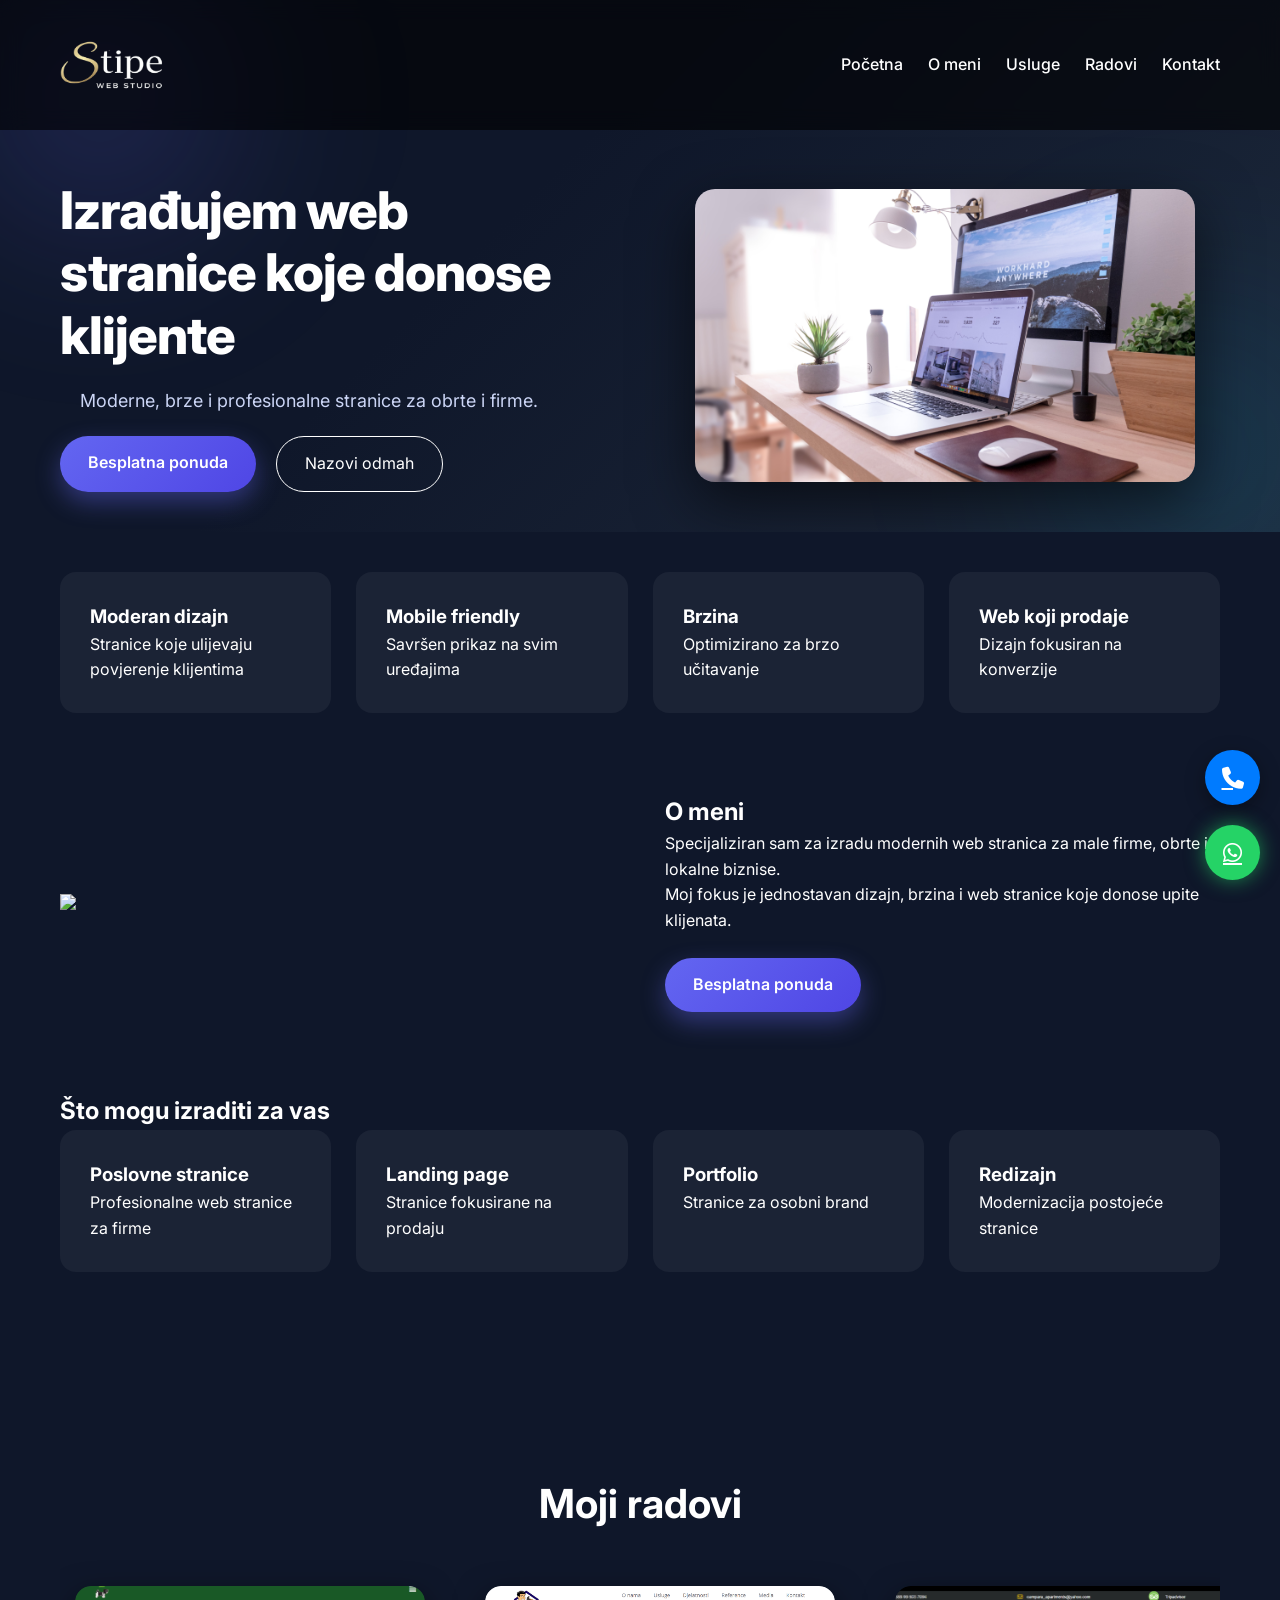
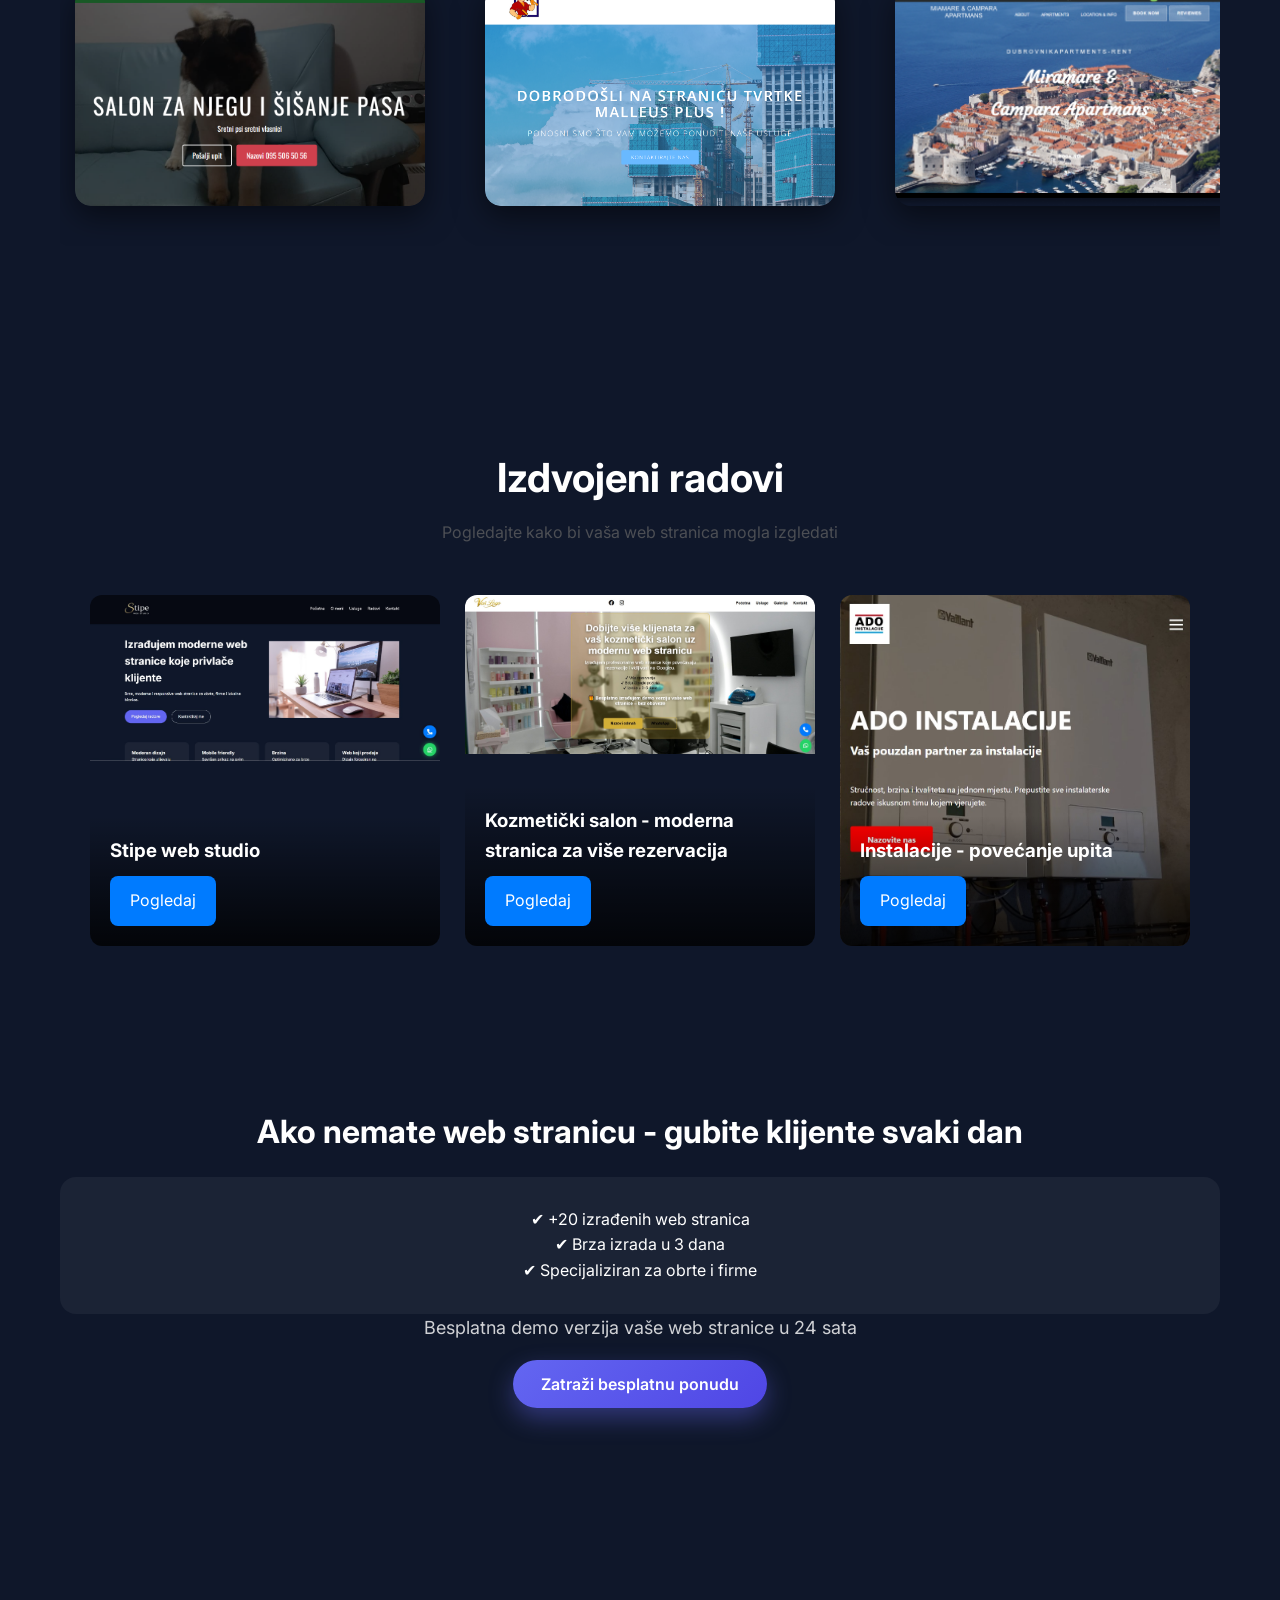
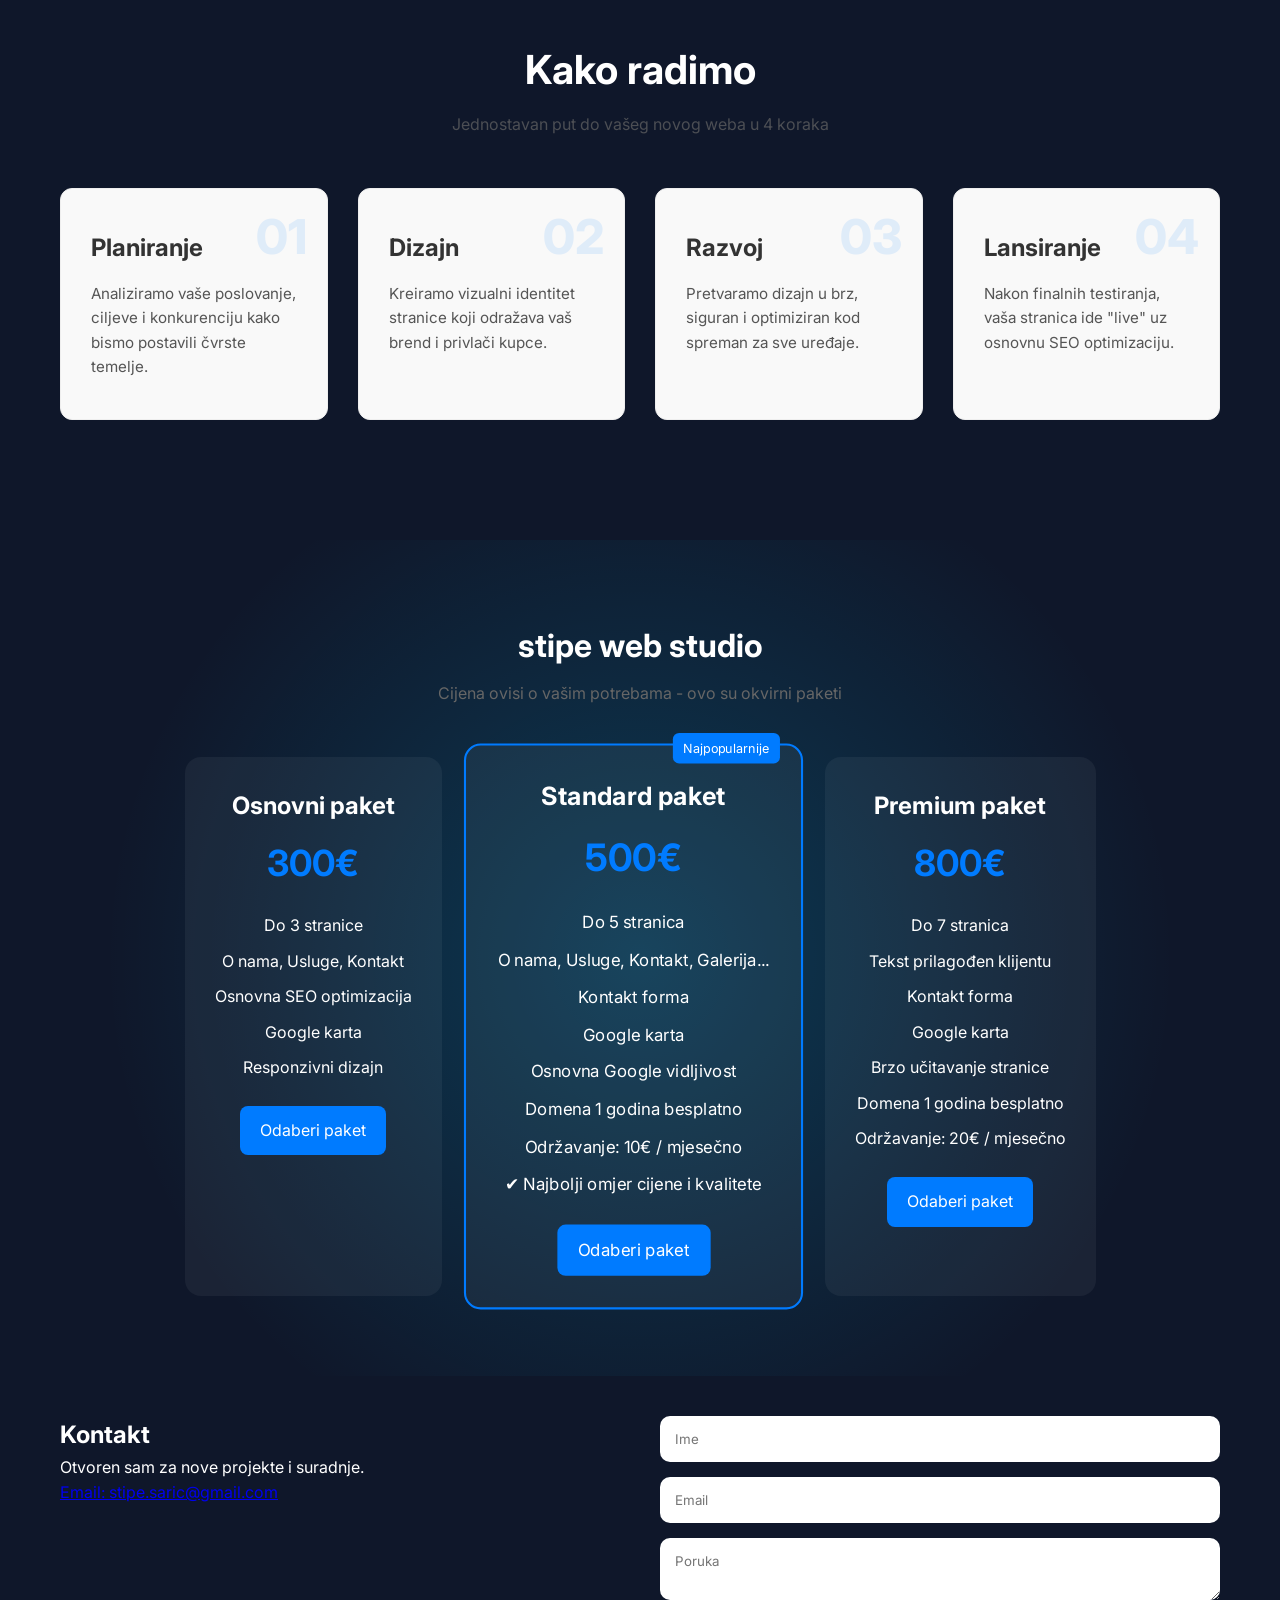
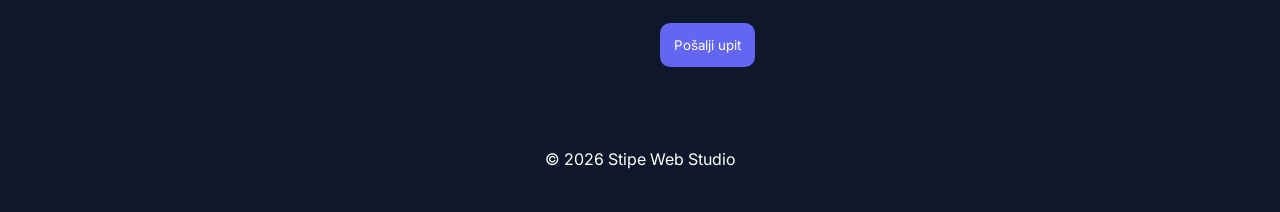
==== index.html @ 7fcdf0a6 "promjene" ====
<!DOCTYPE html>
<html lang="hr">

<head>

<meta charset="UTF-8">
<meta name="description" content="Izrada modernih web stranica za obrte i firme. Brze, responsive i SEO optimizirane stranice koje donose klijente. Kontaktiraj me već danas.">

<meta name="keywords" content="izrada web stranica, web dizajn Zagreb, izrada web stranica Hrvatska, web developer, izrada web stranica za obrte, landing page, SEO optimizacija">

<meta name="author" content="Stipe Web Studio">

<meta name="robots" content="index, follow">
<meta property="og:title" content="Izrada web stranica | Stipe Web Studio">
<meta property="og:description" content="Moderne web stranice koje privlače klijente. Brza izrada i profesionalan dizajn.">
<meta property="og:image" content="https://tvojsite.com/images/preview.jpg">
<meta property="og:url" content="https://tvojsite.com">
<meta property="og:type" content="website">
<meta name="viewport" content="width=device-width, initial-scale=1.0">

<title>Stipe Web Studio</title>

<script type="application/ld+json">
{
  "@context": "https://schema.org",
  "@type": "LocalBusiness",
  "name": "Stipe Web Studio",
  "image": "https://tvojsite.com/images/logo.png",
  "url": "https://tvojsite.com",
  "telephone": "+385953665485",
  "address": {
    "@type": "PostalAddress",
    "addressCountry": "HR",
    "addressLocality": "Zagreb"
  },
  "areaServed": "Hrvatska",
  "description": "Izrada modernih web stranica za obrte, firme i lokalne biznise.",
  "sameAs": [
    "https://www.instagram.com/",
    "https://www.linkedin.com/"
  ]
}
</script>


<link rel="stylesheet" href="style.css">
<link rel="icon" type="image/png" href="images/logo.png">

<link rel="stylesheet"
href="https://cdnjs.cloudflare.com/ajax/libs/font-awesome/6.5.0/css/all.min.css">

<link href="https://fonts.googleapis.com/css2?family=Inter:wght@300;400;600;700;800&display=swap" rel="stylesheet">

<script defer src="script.js"></script>

</head>

<body>


<header class="navbar">

<div class="container nav-container">

<div class="logo">

<!-- OVDJE STAVI LOGO -->
<img src="images/logo.png" alt="logo">

</div>


<nav class="nav-links">

<a href="#home">Početna</a>
<a href="#about">O meni</a>
<a href="#services">Usluge</a>
<a href="#portfolio">Radovi</a>
<a href="#contact">Kontakt</a>

</nav>


<div class="hamburger">
<span></span>
<span></span>
<span></span>
</div>


</div>

</header>



<section id="home" class="hero">

<div class="hero-bg"></div>

<div class="container hero-grid">

<div class="hero-text">

<h1>
Izrađujem web stranice koje donose klijente
</h1>

<p>
Moderne, brze i profesionalne stranice za obrte i firme.
</p>

<div class="hero-buttons">

<a href="https://wa.me/385953665485?text=Pozdrav,%20zanima%20me%20web%20stranica" class="btn-primary">
Besplatna ponuda
</a>

<a href="tel:+385953665485" class="btn-secondary">
Nazovi odmah
</a>

</div>

</div>

<div class="hero-image">
<img src="images/mockup.png" alt="Web dizajn">
</div>

</div>

</section>



<section class="value">

<div class="container cards">

<div class="card">
<h3>Moderan dizajn</h3>
<p>Stranice koje ulijevaju povjerenje klijentima</p>
</div>

<div class="card">
<h3>Mobile friendly</h3>
<p>Savršen prikaz na svim uređajima</p>
</div>

<div class="card">
<h3>Brzina</h3>
<p>Optimizirano za brzo učitavanje</p>
</div>

<div class="card">
<h3>Web koji prodaje</h3>
<p>Dizajn fokusiran na konverzije</p>
</div>

</div>

</section>



<section id="about" class="about">

<div class="container about-grid">

<div class="about-image">

<!-- OVDJE STAVI SVOJU SLIKU -->

<img src="images/profile.jpg">

</div>


<div class="about-text">

<h2>O meni</h2>

<p>
Specijaliziran sam za izradu modernih web stranica
za male firme, obrte i lokalne biznise.
</p>

<p>
Moj fokus je jednostavan dizajn,
brzina i web stranice koje donose upite klijenata.
</p>

<a href="https://wa.me/385953665485?text=Pozdrav,%20zanima%20me%20web%20stranica" class="btn-primary about-btn">
Besplatna ponuda
</a>

</div>

</div>

</section>



<section id="services" class="services">

<div class="container">

<h2>Što mogu izraditi za vas</h2>

<div class="cards">

<div class="card">
<h3>Poslovne stranice</h3>
<p>Profesionalne web stranice za firme</p>
</div>

<div class="card">
<h3>Landing page</h3>
<p>Stranice fokusirane na prodaju</p>
</div>

<div class="card">
<h3>Portfolio</h3>
<p>Stranice za osobni brand</p>
</div>

<div class="card">
<h3>Redizajn</h3>
<p>Modernizacija postojeće stranice</p>
</div>

</div>

</div>

</section>



<section id="portfolio" class="portfolio">

<div class="container">

<h2 class="section-title">Moji radovi</h2>

<div class="slider">

<div class="slide-track">

<!-- PROJEKT 1 -->
<div class="slide">

<img src="images/project1.png" alt="projekt">

<div class="slide-overlay">

<a href="https://salon-medo.com/" target="_blank" class="visit-btn">
Posjeti stranicu
</a>

</div>

</div>


<!-- PROJEKT 2 -->
<div class="slide">

<img src="images/project2.png" alt="projekt">

<div class="slide-overlay">

<a href="https://malleusplus.webflow.io/" target="_blank" class="visit-btn">
Posjeti stranicu
</a>

</div>

</div>


<!-- PROJEKT 3 -->
<div class="slide">

<img src="images/project3.png" alt="projekt">

<div class="slide-overlay">

<a href="https://dubrovnikapartments-rent.com/" target="_blank" class="visit-btn">
Posjeti stranicu
</a>

</div>

</div>


<!-- PROJEKT 4 -->
<div class="slide">

<img src="images/project4.jpg" alt="projekt">

<div class="slide-overlay">

<a href="https://ado-instalacije.netlify.app/" target="_blank" class="visit-btn">
Posjeti stranicu
</a>

</div>

</div>

<!-- PROJEKT 5 -->
<div class="slide">

<img src="images/salon1.jpg" alt="projekt">

<div class="slide-overlay">

<a href="https://kozmeticki-salon.netlify.app/" target="_blank" class="visit-btn">
Posjeti stranicu
</a>

</div>

</div>

<!-- PROJEKT 1 -->
<div class="slide">

<img src="images/project1.png" alt="projekt">

<div class="slide-overlay">

<a href="https://salon-medo.com/" target="_blank" class="visit-btn">
Posjeti stranicu
</a>

</div>

</div>


<!-- PROJEKT 2 -->
<div class="slide">

<img src="images/project2.png" alt="projekt">

<div class="slide-overlay">

<a href="https://malleusplus.webflow.io/" target="_blank" class="visit-btn">
Posjeti stranicu
</a>

</div>

</div>


<!-- PROJEKT 3 -->
<div class="slide">

<img src="images/project3.png" alt="projekt">

<div class="slide-overlay">

<a href="https://dubrovnikapartments-rent.com/" target="_blank" class="visit-btn">
Posjeti stranicu
</a>

</div>

</div>


<!-- PROJEKT 4 -->
<div class="slide">

<img src="images/project4.jpg" alt="projekt">

<div class="slide-overlay">

<a href="https://ado-instalacije.netlify.app/" target="_blank" class="visit-btn">
Posjeti stranicu
</a>

</div>

</div>

<!-- PROJEKT 5 -->
<div class="slide">

<img src="images/salon1.jpg" alt="projekt">

<div class="slide-overlay">

<a href="https://kozmeticki-salon.netlify.app/" target="_blank" class="visit-btn">
Posjeti stranicu
</a>

</div>

</div>

</div>

</div>

</div>

</section>

<!-- IZDVOJENI RADOVI -->
<section class="section featured-work reveal">
  <div class="container">

    <h2 class="section-title">Izdvojeni radovi</h2>
    <p class="section-subtitle">
      Pogledajte kako bi vaša web stranica mogla izgledati
    </p>

    <div class="featured-grid">

      <!-- RAD 1 -->
      <div class="work-card">
        <img src="images/stipeweb.jpg" alt="Stipe web studio">
        <div class="work-overlay">
          <h3>Stipe web studio</h3>
          <a href="#" class="btn">Pogledaj</a>
        </div>
      </div>

      <!-- RAD 2 -->
      <div class="work-card">
        <img src="images/salonana.jpg" alt="Studio Glow">
        <div class="work-overlay">
          <h3>Kozmetički salon - moderna stranica za više rezervacija</h3>
          <a href="https://kozmetickisalon.netlify.app/" class="btn" target="_blank">Pogledaj</a>
        </div>
      </div>

      <!-- RAD 3 -->
      <div class="work-card">
        <img src="images/project4.jpg" alt="Salon Elegance">
        <div class="work-overlay">
          <h3>Instalacije - povećanje upita </h3>
          <a href="https://ado-instalacije.netlify.app/" class="btn" target="_blank">Pogledaj</a>
        </div>
      </div>

    </div>

  </div>
</section>

<section class="cta-section">

  <div class="container">

    <h2 class="cta-main">
      Ako nemate web stranicu - gubite klijente svaki dan
    </h2>

    <div class="card">
      <p>✔ +20 izrađenih web stranica</p>
      <p>✔ Brza izrada u 3 dana</p>
      <p>✔ Specijaliziran za obrte i firme</p>
    </div>


    <p class="cta-sub">
      Besplatna demo verzija vaše web stranice u 24 sata
    </p>

    <a href="https://wa.me/385953665485" class="btn-primary" target="_blank">
      Zatraži besplatnu ponudu
    </a>

  </div>

</section>

<!-- PROCES IZRADE -->

<section id="proces" class="process-section">
    <div class="container">
        <h2 class="section-title">Kako radimo</h2>
        <p class="section-subtitle">Jednostavan put do vašeg novog weba u 4 koraka</p>
        
        <div class="process-grid">
            <div class="process-card">
                <div class="step-number">01</div>
                <h3>Planiranje</h3>
                <p>Analiziramo vaše poslovanje, ciljeve i konkurenciju kako bismo postavili čvrste temelje.</p>
            </div>

            <div class="process-card">
                <div class="step-number">02</div>
                <h3>Dizajn</h3>
                <p>Kreiramo vizualni identitet stranice koji odražava vaš brend i privlači kupce.</p>
            </div>

            <div class="process-card">
                <div class="step-number">03</div>
                <h3>Razvoj</h3>
                <p>Pretvaramo dizajn u brz, siguran i optimiziran kod spreman za sve uređaje.</p>
            </div>

            <div class="process-card">
                <div class="step-number">04</div>
                <h3>Lansiranje</h3>
                <p>Nakon finalnih testiranja, vaša stranica ide "live" uz osnovnu SEO optimizaciju.</p>
            </div>
        </div>
    </div>
</section>

<!-- KARTICE -->

<section class="pricing">
    <h1 class="title">stipe web studio</h1>
    <p class="subtitle">Cijena ovisi o vašim potrebama - ovo su okvirni paketi</p>

    <div class="pricing-cards">

        <!-- Paket 1 -->
        <div class="card">
            <h2>Osnovni paket</h2>
            <div class="price">300€</div>
            <ul>
                <li>Do 3 stranice</li>
                <li>O nama, Usluge, Kontakt</li>
                <li>Osnovna SEO optimizacija</li>
                <li>Google karta</li>
                <li>Responzivni dizajn</li>
            </ul>
            <a href="https://wa.me/385953665485?text=Pozdrav,%20zanima%20me%20osnovni%20paket" class="btn">Odaberi paket</a>
        </div>

        <!-- Paket 2 -->
        <div class="card popular">
            <div class="badge">Najpopularnije</div>
            <h2>Standard paket</h2>
            <div class="price">500€</div>
            <ul>
                <li>Do 5 stranica</li>
                <li>O nama, Usluge, Kontakt, Galerija...</li>
                <li>Kontakt forma</li>
                <li>Google karta</li>
                <li>Osnovna Google vidljivost</li>
                <li>Domena 1 godina besplatno</li>
                <li>Održavanje: 10€ / mjesečno</li>
                <li>✔ Najbolji omjer cijene i kvalitete</li>
            </ul>
            <a href="https://wa.me/385953665485?text=Pozdrav,%20zanima%20me%20standard%20paket" class="btn">Odaberi paket</a>
        </div>

        <!-- Paket 3 -->
        <div class="card">
            <h2>Premium paket</h2>
            <div class="price">800€</div>
            <ul>
                <li>Do 7 stranica</li>
                <li>Tekst prilagođen klijentu</li>
                <li>Kontakt forma</li>
                <li>Google karta</li>
                <li>Brzo učitavanje stranice</li>
                <li>Domena 1 godina besplatno</li>
                <li>Održavanje: 20€ / mjesečno</li>
            </ul>
            <a href="https://wa.me/385953665485?text=Pozdrav,%20zanima%20me%20premium%20paket" class="btn">Odaberi paket</a>
        </div>

    </div>
</section>




<section id="contact" class="contact">

<div class="container contact-grid">

<div>

<h2>Kontakt</h2>

<p>
Otvoren sam za nove projekte i suradnje.
</p>
<a href="mailto:stipe.saric@gmail.com">
<p>Email: stipe.saric@gmail.com</p></a>

</div>


<form class="contact-form" name="kontakt" method="POST" data-netlify="true" action="/hvala.html" netlify-honeypot="bot-field">

  <input type="hidden" name="source">
<input type="hidden" name="utm_source">
<input type="hidden" name="utm_medium">
<input type="hidden" name="utm_campaign">

  <!-- Netlify hidden -->
  <input type="hidden" name="form-name" value="kontakt">

  <!-- Anti spam -->
  <p style="display:none">
    <label>Ne ispunjavaj: <input name="bot-field"></label>
  </p>

  <input type="text" name="ime" placeholder="Ime" required>

  <input type="email" name="email" placeholder="Email" required>

  <textarea name="poruka" placeholder="Poruka" required></textarea>

  <button type="submit">
    Pošalji upit
  </button>

</form>

</div>

</section>



<footer>

<div class="container">

<p>© <span id="year"></span> Stipe Web Studio</p>

</div>

</footer>



<button id="topBtn">↑</button>

<!-- STICKY BUTTONS -->

<a href="tel:0953665485" class="phone-sticky">
<i class="fa-solid fa-phone"></i>
</a>

<a href="https://wa.me/385953665485" class="whatsapp-sticky">
<i class="fab fa-whatsapp"></i>
</a>

<script src="script.js"></script>
</body>
</html>
---- style.css ----
*{
margin:0;
padding:0;
box-sizing:border-box;
font-family:Inter;
}

body{
background:#0f172a;
color:white;
line-height:1.6;
}

img{
max-width:100%;
display:block;
}

.container{
max-width:1200px;
margin:auto;
padding:40px 20px;
}

.navbar{
position:fixed;
top:0;
width:100%;
background:rgba(0,0,0,0.6);
backdrop-filter:blur(10px);
z-index:1000;
}

.nav-container{
display:flex;
align-items:center;
justify-content:space-between;
}

.logo img{
height:50px;
}

.nav-links{
display:flex;
gap:25px;
}

.nav-links a{
color:white;
text-decoration:none;
font-weight:500;
}

.hamburger{
display:none;
flex-direction:column;
cursor:pointer;
}

.hamburger span{
height:3px;
width:25px;
background:white;
margin:4px 0;
display:block;
}


/* HERO BACKGROUND */

.hero{
position:relative;
overflow:hidden;
padding-top:140px;
}

/* GLAVNI GRADIENT */

.hero-bg{
position:absolute;
top:0;
left:0;
width:100%;
height:100%;
background:linear-gradient(135deg, #0f172a 40%, #1e293b 100%);
z-index:-2;
}

/* BLUR SHAPE 1 */

.hero::before{
content:"";
position:absolute;
top:-100px;
left:-100px;
width:400px;
height:400px;
background:radial-gradient(circle, rgba(99,102,241,0.25), transparent 70%);
filter:blur(80px);
z-index:-1;
}

/* BLUR SHAPE 2 */

.hero::after{
content:"";
position:absolute;
bottom:-120px;
right:-120px;
width:400px;
height:400px;
background:radial-gradient(circle, rgba(0,200,255,0.2), transparent 70%);
filter:blur(100px);
z-index:-1;
}

.hero-grid{
display:grid;
grid-template-columns:1fr 1fr;
gap:60px;
align-items:center;
}

.hero h1{
font-size:52px;
line-height:1.2;
font-weight:800;
letter-spacing:-1px;
}

.hero p{
font-size:18px;
padding: 20px;
color:#cbd5f5;
max-width:500px;
}

.hero-buttons{
display:flex;
gap:20px;
flex-wrap:wrap;
}

.hero-image{
position:relative;
display:flex;
justify-content:center;
align-items:center;
}

.hero-image img{
width:100%;
max-width:500px;
position:relative;
z-index:2;
border-radius: 20px;
box-shadow:0 20px 60px rgba(0,0,0,0.6);
}



.btn-primary{
background:linear-gradient(135deg, #6366f1, #4f46e5);
padding:14px 28px;
border-radius:30px;
text-decoration:none;
color:white;
font-weight:600;
box-shadow:0 10px 25px rgba(99,102,241,0.4);
transition:0.3s;
}

.btn-primary:hover{
transform:translateY(-3px);
box-shadow:0 15px 35px rgba(99,102,241,0.6);
}

.btn-secondary{
border:1px solid white;
padding:14px 28px;
border-radius:30px;
text-decoration:none;
color:white;
}

.btn-secondary:hover{
    transform: translateY(-3px);
}

.cards{
display:grid;
grid-template-columns:repeat(auto-fit,minmax(250px,1fr));
gap:25px;
}

.card{
background:rgba(255,255,255,0.05);
padding:30px;
border-radius:16px;
transition:0.3s;
}

.card:hover{
transform:translateY(-8px);
}

.about-grid{
display:grid;
grid-template-columns:1fr 1fr;
gap:50px;
align-items:center;
}

.about-btn{
margin-top:25px;
display:inline-block;
}

.portfolio-grid{
display:grid;
grid-template-columns:repeat(auto-fit,minmax(280px,1fr));
gap:20px;
}

.portfolio-item{
position:relative;
overflow:hidden;
border-radius:16px;
}

.overlay{
position:absolute;
top:0;
left:0;
width:100%;
height:100%;
background:rgba(0,0,0,0.6);
display:flex;
align-items:center;
justify-content:center;
opacity:0;
transition:0.3s;
}

.portfolio-item:hover .overlay{
opacity:1;
}

.contact-grid{
display:grid;
grid-template-columns:1fr 1fr;
gap:40px;
}

.contact-form input,
.contact-form textarea{
width:100%;
padding:15px;
margin-bottom:15px;
border:none;
border-radius:10px;
}

.contact-form button{
background:#6366f1;
border:none;
padding:14px;
border-radius:10px;
color:white;
}

#topBtn{
position:fixed;
bottom:30px;
right:30px;
background:#6366f1;
color:white;
border:none;
padding:12px;
border-radius:50%;
display:none;
}



/* PORTFOLIO SLIDER */

.portfolio{
padding:120px 20px;
}

.section-title{
text-align:center;
font-size:40px;
margin-bottom:60px;
}

.slider{
width:100%;
overflow:hidden;
position:relative;
}

.slide-track{
display:flex;
gap:30px;
animation:scroll 15s linear infinite;
}

.slide{
min-width:350px;
height:220px;
position:relative;
border-radius:16px;
overflow:hidden;
flex-shrink:0;
box-shadow:0 10px 30px rgba(0,0,0,0.5);
}

.slide img{
width:100%;
height:100%;
object-fit:cover;
}

.slide-overlay{
position:absolute;
top:0;
left:0;
width:100%;
height:100%;
background:rgba(0,0,0,0.6);
display:flex;
align-items:center;
justify-content:center;
opacity:0;
transition:0.4s;
}

.slide:hover .slide-overlay{
opacity:1;
}

.visit-btn{
padding:12px 24px;
background:#6366f1;
color:white;
text-decoration:none;
border-radius:30px;
font-weight:600;
transition:0.3s;
}

.visit-btn:hover{
transform:scale(1.1);
background:#4f46e5;
}

/* SLIDER */

.slider{
overflow:hidden;
width:100%;
padding:40px 0;
}

.slide-track{
display:flex;
gap:30px;
animation:scroll 15s linear infinite;
}

.slide{
width:300px;
margin:0 15px;
position:relative;
flex-shrink:0;
}

.slide img{
width:100%;
border-radius:15px;
}

/* LINK PREKO SLIKE */

.slide a{
position:absolute;
bottom:10px;
left:10px;
background:rgba(0,0,0,0.7);
color:white;
padding:6px 12px;
border-radius:6px;
font-size:14px;
text-decoration:none;
}

/* ANIMACIJA */




/* ANIMACIJA */

@keyframes scroll{

0%{
transform:translateX(0);
}

100%{
transform:translateX(-50%);
}

}


/* MOBILE */

@media(max-width:768px){

.slide{
min-width:260px;
height:180px;
}

.section-title{
font-size:30px;
}

}

@media(max-width:900px){

.nav-links{
position:absolute;
top:70px;
left:0;
width:100%;
background:#0f172a;
flex-direction:column;
text-align:center;
display:none;
padding:20px 0;
}

.nav-links.show{
display:flex;
}

.hamburger{
display:flex;
}

.hero-grid,
.about-grid,
.contact-grid{
grid-template-columns:1fr;
}

.hero h1{
font-size:32px;
}

}

/* STICKY BUTTONS */

.phone-sticky,
.whatsapp-sticky{

position:fixed;

right:20px;

width:55px;
height:55px;

display:flex;
align-items:center;
justify-content:center;

border-radius:50%;

color:white;
font-size:22px;

z-index:999;

box-shadow:0 6px 20px rgba(0,0,0,0.35);

transition:0.3s;

}

/* TELEFON */

.phone-sticky{

bottom:95px;

background:#007bff;

}

/* WHATSAPP */

.whatsapp-sticky{

bottom:20px;

background:#25d366;

}

/* HOVER */

.phone-sticky:hover,
.whatsapp-sticky:hover{

transform:scale(1.1);

}

.whatsapp-sticky{
bottom:20px;
background:#25d366;
box-shadow:0 0 20px rgba(37,211,102,0.6);
}




/* ======================
   IZDVOJENI RADOVI
====================== */

.section-title {
  text-align: center;
  margin-bottom: 10px;
  font-size: 32px;
}

.section-subtitle {
  text-align: center;
  margin-bottom: 40px;
  opacity: 0.7;
}

.featured-grid {
  display: flex;
  flex-wrap: wrap;
  gap: 25px;
  justify-content: center;
}

.work-card {
  position: relative;
  max-width: 350px;
  overflow: hidden;
  border-radius: 12px;
  cursor: pointer;
}

.work-card img {
  width: 100%;
  display: block;
  transition: transform 0.4s ease;
}

/* OVERLAY */
.work-overlay {
  position: absolute;
  bottom: 0;
  left: 0;
  width: 100%;
  padding: 20px;
  background: linear-gradient(to top, rgba(0,0,0,0.8), transparent);
  color: #fff;
}

.work-overlay h3 {
  margin-bottom: 10px;
}

/* HOVER EFEKT */
.work-card:hover img {
  transform: scale(1.08);
}

/* MOBILE */
@media (max-width: 768px) {
  .featured-grid {
    flex-direction: column;
    align-items: center;
  }
}

/* ======================
   CTA SEKCIJA
====================== */

.cta-section {
  text-align: center;
  padding: 80px 20px;
  background: #0f172a; /* tamna pozadina (ili tvoja) */
  color: #fff;
}

.cta-features {
  margin-bottom: 30px;
}

.cta-features p {
  margin: 8px 0;
  font-size: 18px;
}

.cta-main {
  font-size: 32px;
  margin-bottom: 20px;
}

.cta-sub {
  font-size: 18px;
  margin-bottom: 30px;
  opacity: 0.8;
}

/* GUMB */
.cta-btn {
  display: inline-block;
  padding: 14px 28px;
  font-size: 16px;
  border-radius: 8px;
  text-decoration: none;
}

/* MOBILE */
@media (max-width: 768px) {
  .cta-main {
    font-size: 24px;
  }
}

/* KARTICE */

.pricing {
  padding: 80px 20px;
  text-align: center;
  background:radial-gradient(circle, rgba(0,200,255,0.2), transparent 70%);
}

.pricing .title {
  font-size: 32px;
  margin-bottom: 10px;
}

.pricing .subtitle {
  color: #666;
  margin-bottom: 50px;
}

.pricing-cards {
  display: flex;
  flex-wrap: wrap;
  justify-content: center;
  gap: 30px;
}



.card:hover {
  transform: translateY(-8px);
}

.card h2 {
  margin-bottom: 10px;
}

.price {
  font-size: 36px;
  font-weight: bold;
  color: #007bff;
  margin-bottom: 20px;
}

.card ul {
  list-style: none;
  padding: 0;
  margin-bottom: 25px;
}

.card ul li {
  margin: 10px 0;
  color: #fff;
}

.btn {
  display: inline-block;
  padding: 12px 20px;
  background: #007bff;
  color: #fff;
  border-radius: 8px;
  text-decoration: none;
  transition: 0.3s;
}

.btn:hover {
  background: #0056b3;
}

/* POPULARNI PAKET */
.popular {
  border: 2px solid #007bff;
  transform: scale(1.05);
}

.badge {
  position: absolute;
  top: -12px;
  right: 20px;
  background: #007bff;
  color: #fff;
  padding: 5px 10px;
  font-size: 12px;
  border-radius: 6px;
}

/* RESPONSIVE */
@media (max-width: 900px) {
  .pricing-cards {
    flex-direction: column;
    align-items: center;
  }

  .popular {
    transform: scale(1);
  }
}

/* FOOTER */
footer p {
    text-align: center;
    width: 100%;
}

.process-section {
    padding: 80px 0;
    background-color: radial-gradient(circle, rgba(0,200,255,0.2), transparent 70%); /* Prilagodi pozadini svoje stranice */
}

.section-title {
    text-align: center;
    font-size: 2.5rem;
    margin-bottom: 10px;
    font-weight: 700;
}

.section-title span {
    color: #007bff; /* Tvoja primarna boja, npr. plava */
}

.section-subtitle {
    text-align: center;
    color: #666;
    margin-bottom: 50px;
}

.process-grid {
    display: grid;
    grid-template-columns: repeat(auto-fit, minmax(250px, 1fr));
    gap: 30px;
}

.process-card {
    background: #f9f9f9;
    padding: 40px 30px;
    border-radius: 12px;
    position: relative;
    transition: transform 0.3s ease, box-shadow 0.3s ease;
    border: 1px solid #eee;
}

.process-card:hover {
    transform: translateY(-10px);
    box-shadow: 0 10px 30px rgba(0,0,0,0.05);
}

.step-number {
    font-size: 3rem;
    font-weight: 800;
    color: rgba(0, 123, 255, 0.1); /* Transparentna verzija tvoje boje */
    position: absolute;
    top: 10px;
    right: 20px;
}

.process-card h3 {
    font-size: 1.5rem;
    margin-bottom: 15px;
    color: #333;
}

.process-card p {
    color: #555;
    line-height: 1.6;
    font-size: 0.95rem;
}

/* Responzivnost za manje ekrane */
@media (max-width: 768px) {
    .process-section {
        padding: 50px 20px;
    }
}
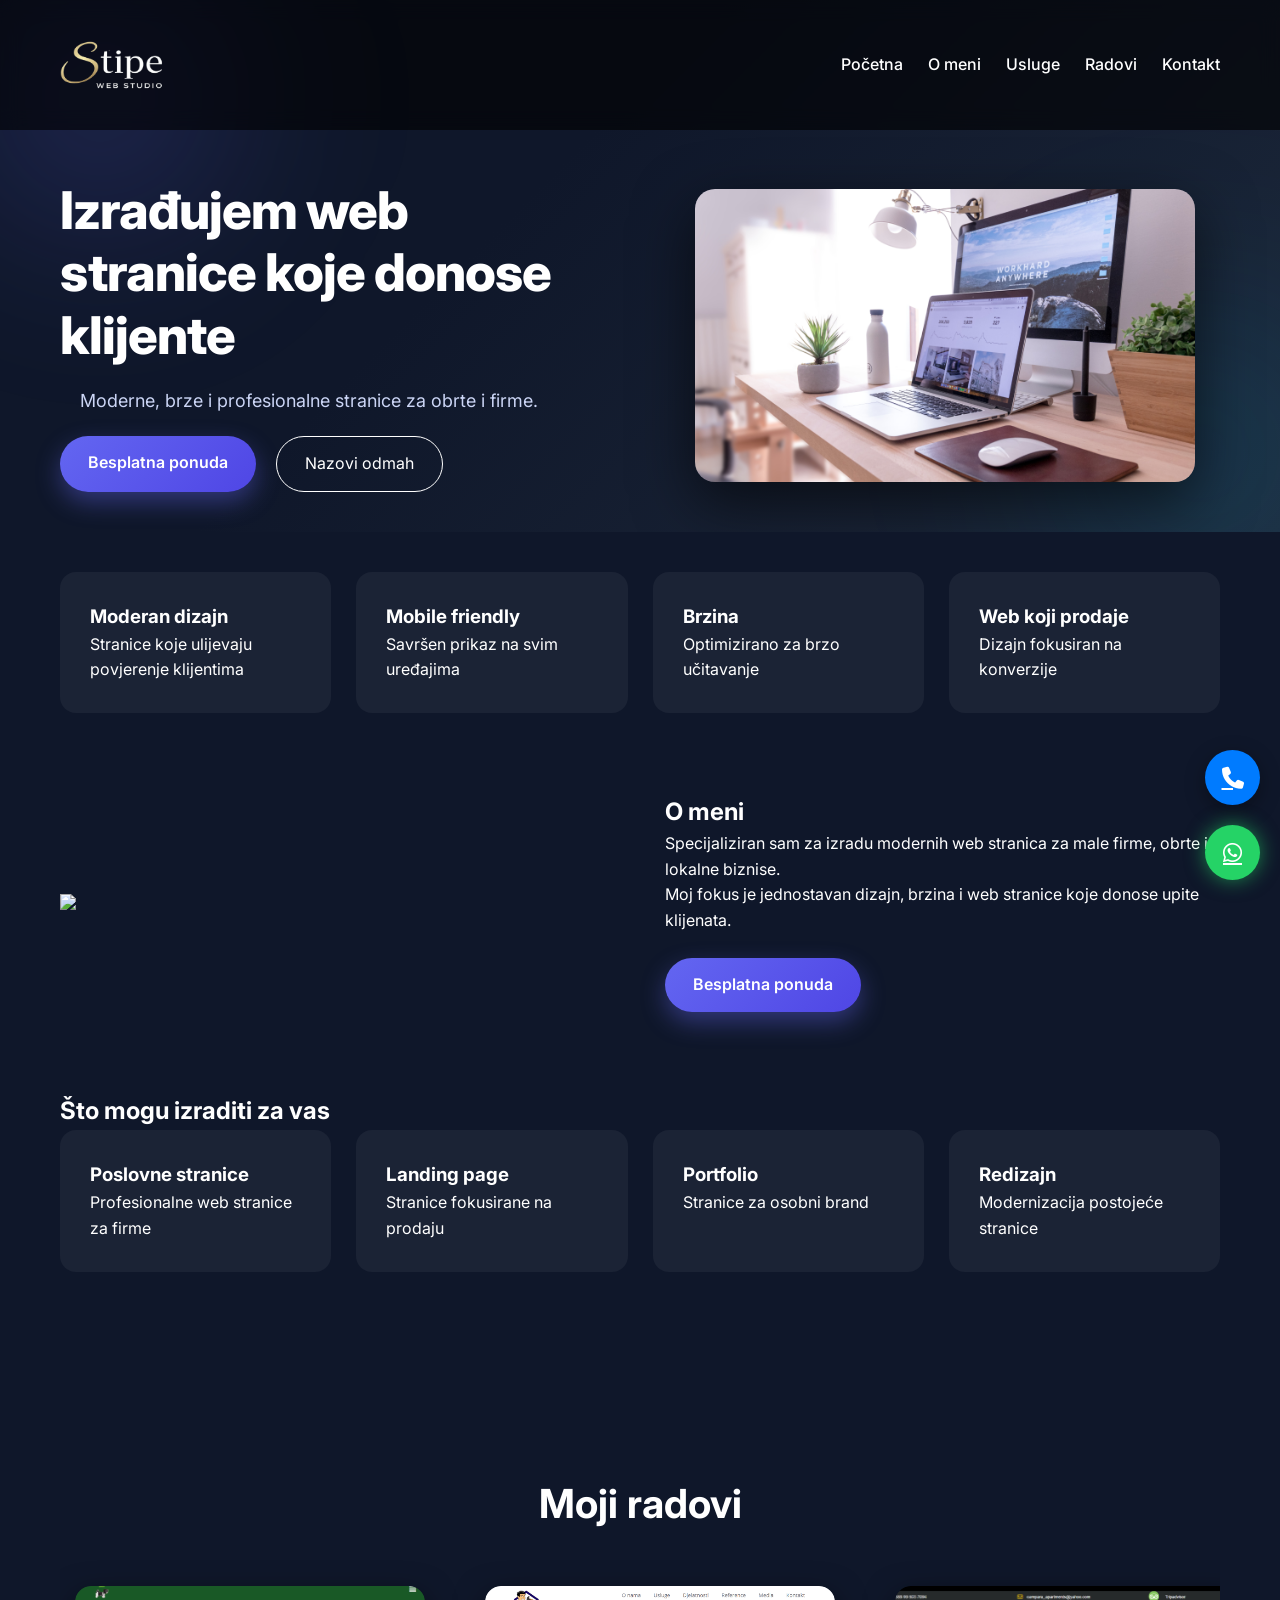
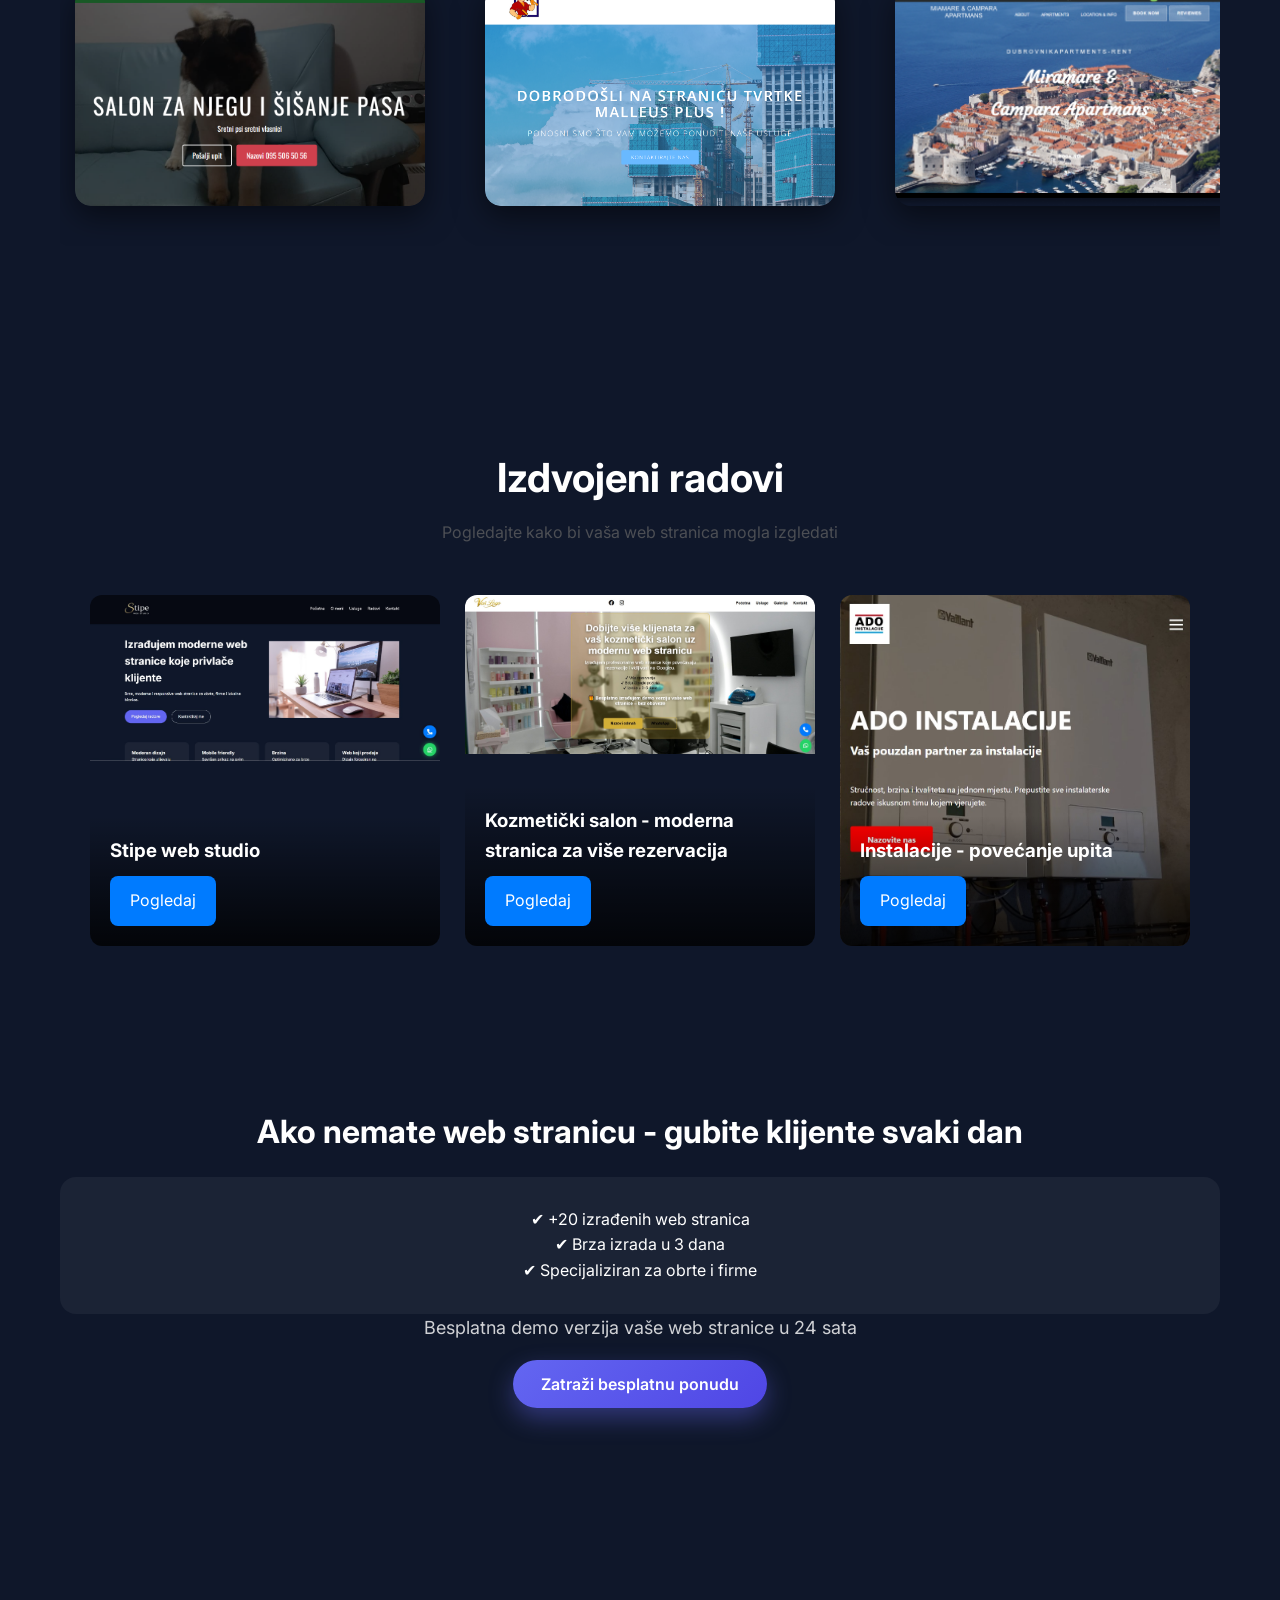
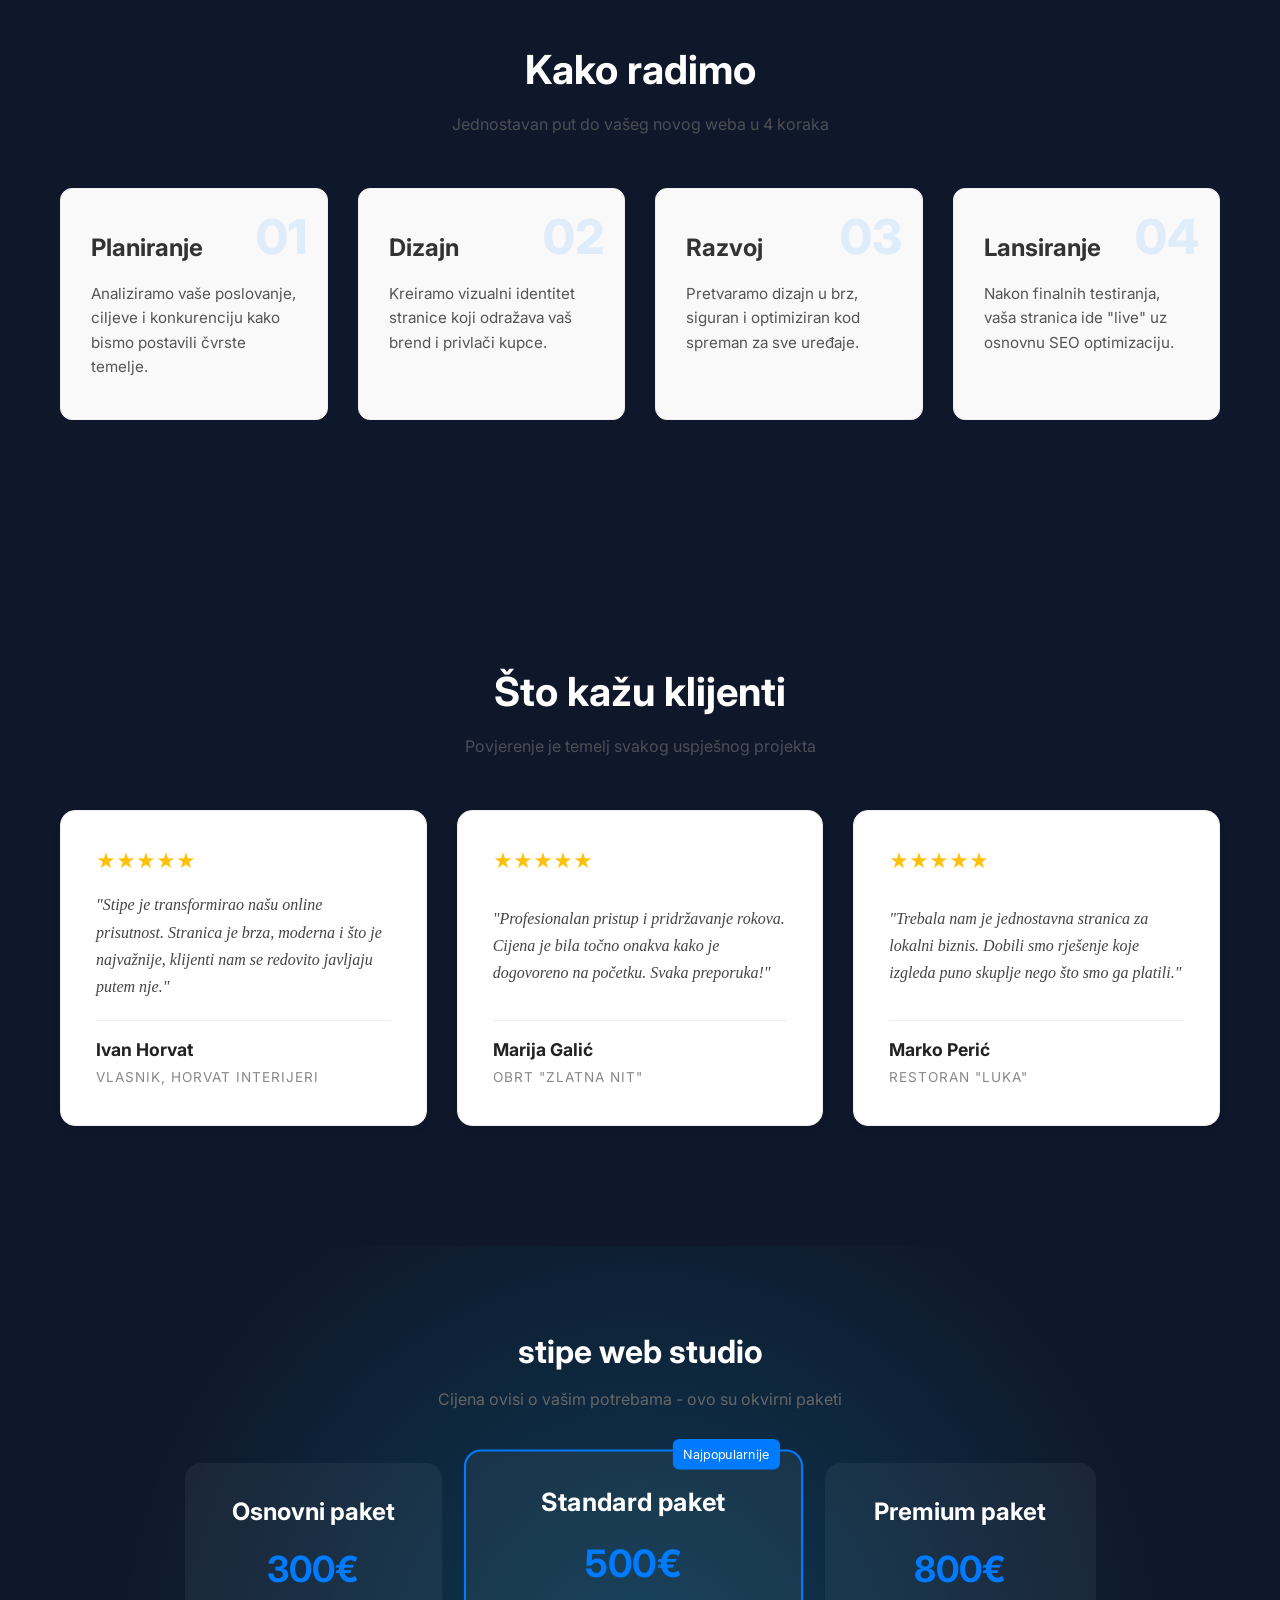
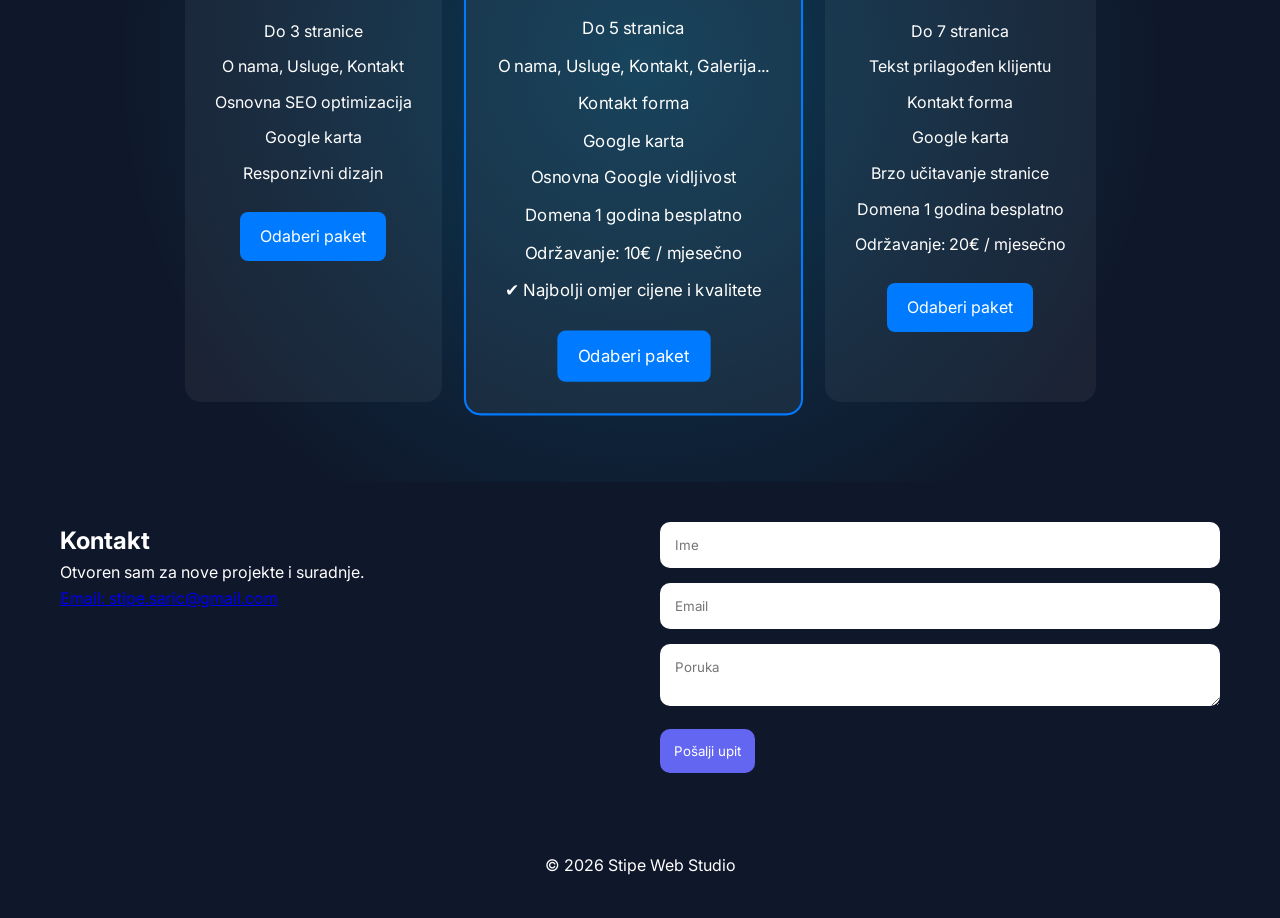
==== commit 00aa3e2e: "promjena" ====
--- a/index.html
+++ b/index.html
@@ -518,6 +518,44 @@
     </div>
 </section>
 
+<!-- RECENZIJE -->
+
+<section id="recenzije" class="reviews-section">
+    <div class="container">
+        <h2 class="section-title">Što kažu klijenti</h2>
+        <p class="section-subtitle">Povjerenje je temelj svakog uspješnog projekta</p>
+
+        <div class="reviews-grid">
+            <div class="review-card">
+                <div class="stars">★★★★★</div>
+                <p class="review-text">"Stipe je transformirao našu online prisutnost. Stranica je brza, moderna i što je najvažnije, klijenti nam se redovito javljaju putem nje."</p>
+                <div class="client-info">
+                    <strong>Ivan Horvat</strong>
+                    <span>Vlasnik, Horvat Interijeri</span>
+                </div>
+            </div>
+
+            <div class="review-card">
+                <div class="stars">★★★★★</div>
+                <p class="review-text">"Profesionalan pristup i pridržavanje rokova. Cijena je bila točno onakva kako je dogovoreno na početku. Svaka preporuka!"</p>
+                <div class="client-info">
+                    <strong>Marija Galić</strong>
+                    <span>Obrt "Zlatna Nit"</span>
+                </div>
+            </div>
+
+            <div class="review-card">
+                <div class="stars">★★★★★</div>
+                <p class="review-text">"Trebala nam je jednostavna stranica za lokalni biznis. Dobili smo rješenje koje izgleda puno skuplje nego što smo ga platili."</p>
+                <div class="client-info">
+                    <strong>Marko Perić</strong>
+                    <span>Restoran "Luka"</span>
+                </div>
+            </div>
+        </div>
+    </div>
+</section>
+
 <!-- KARTICE -->
 
 <section class="pricing">
--- a/style.css
+++ b/style.css
@@ -815,4 +815,74 @@
     .process-section {
         padding: 50px 20px;
     }
+}
+
+/* Recenzije */
+
+.reviews-section {
+    padding: 80px 0;
+    background-color: radial-gradient(circle, rgba(0,200,255,0.2), transparent 70%); /* Lagani kontrast u odnosu na bijelu pozadinu */
+}
+
+.reviews-grid {
+    display: grid;
+    grid-template-columns: repeat(auto-fit, minmax(300px, 1fr));
+    gap: 30px;
+    margin-top: 40px;
+}
+
+.review-card {
+    background: #ffffff;
+    padding: 35px;
+    border-radius: 15px;
+    border: 1px solid #eee;
+    box-shadow: 0 4px 15px rgba(0, 0, 0, 0.02);
+    transition: all 0.3s ease;
+    display: flex;
+    flex-direction: column;
+    justify-content: space-between;
+}
+
+.review-card:hover {
+    transform: translateY(-5px);
+    box-shadow: 0 12px 25px rgba(0, 0, 0, 0.06);
+    border-color: #007bff; /* Tvoja plava boja */
+}
+
+.stars {
+    color: #ffc107; /* Zlatna boja za zvjezdice */
+    margin-bottom: 15px;
+    font-size: 1.2rem;
+}
+
+.review-text {
+    font-style: italic;
+    color: #444;
+    line-height: 1.7;
+    margin-bottom: 20px;
+}
+
+.client-info {
+    border-top: 1px solid #eee;
+    padding-top: 15px;
+}
+
+.client-info strong {
+    display: block;
+    font-size: 1.1rem;
+    color: #222;
+}
+
+.client-info span {
+    font-size: 0.85rem;
+    color: #888;
+    text-transform: uppercase;
+    letter-spacing: 1px;
+}
+
+/* Prilagodba za mobitele */
+@media (max-width: 768px) {
+    .reviews-grid {
+        grid-template-columns: 1fr;
+    }
 }
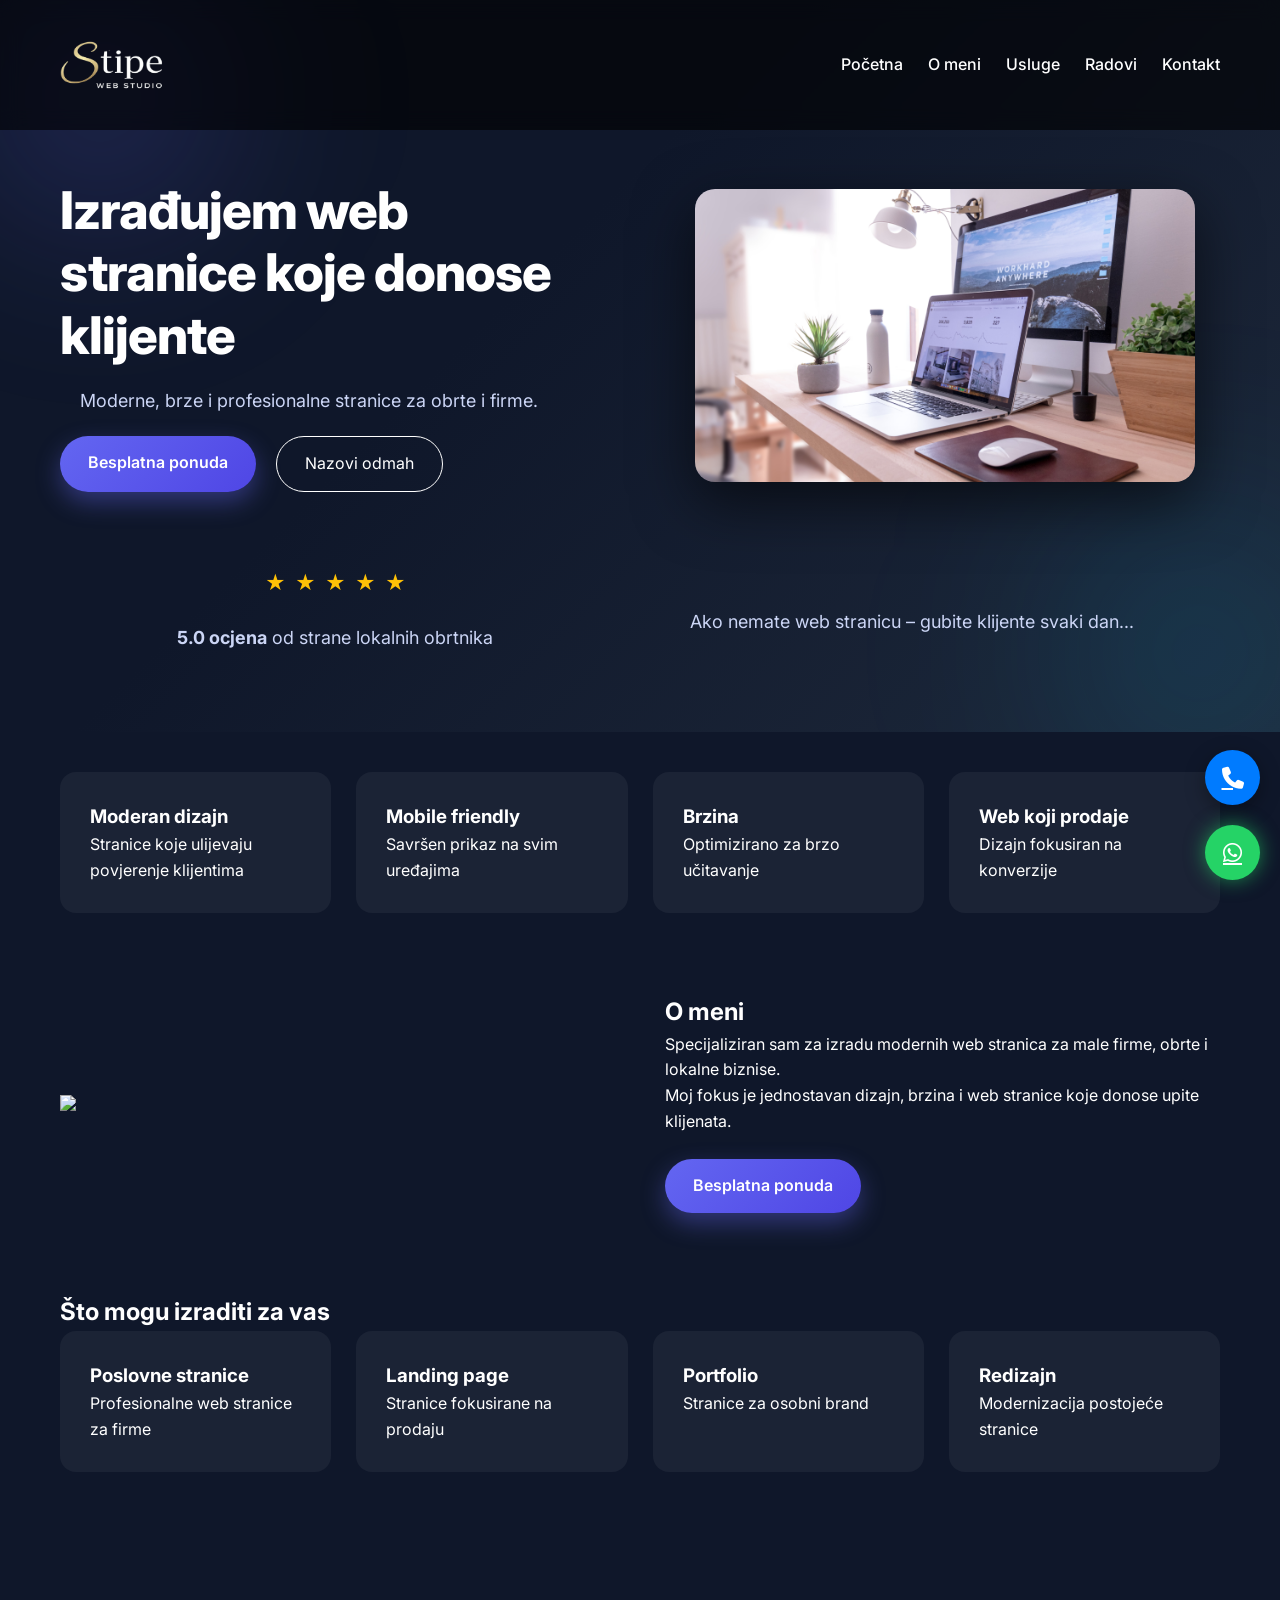
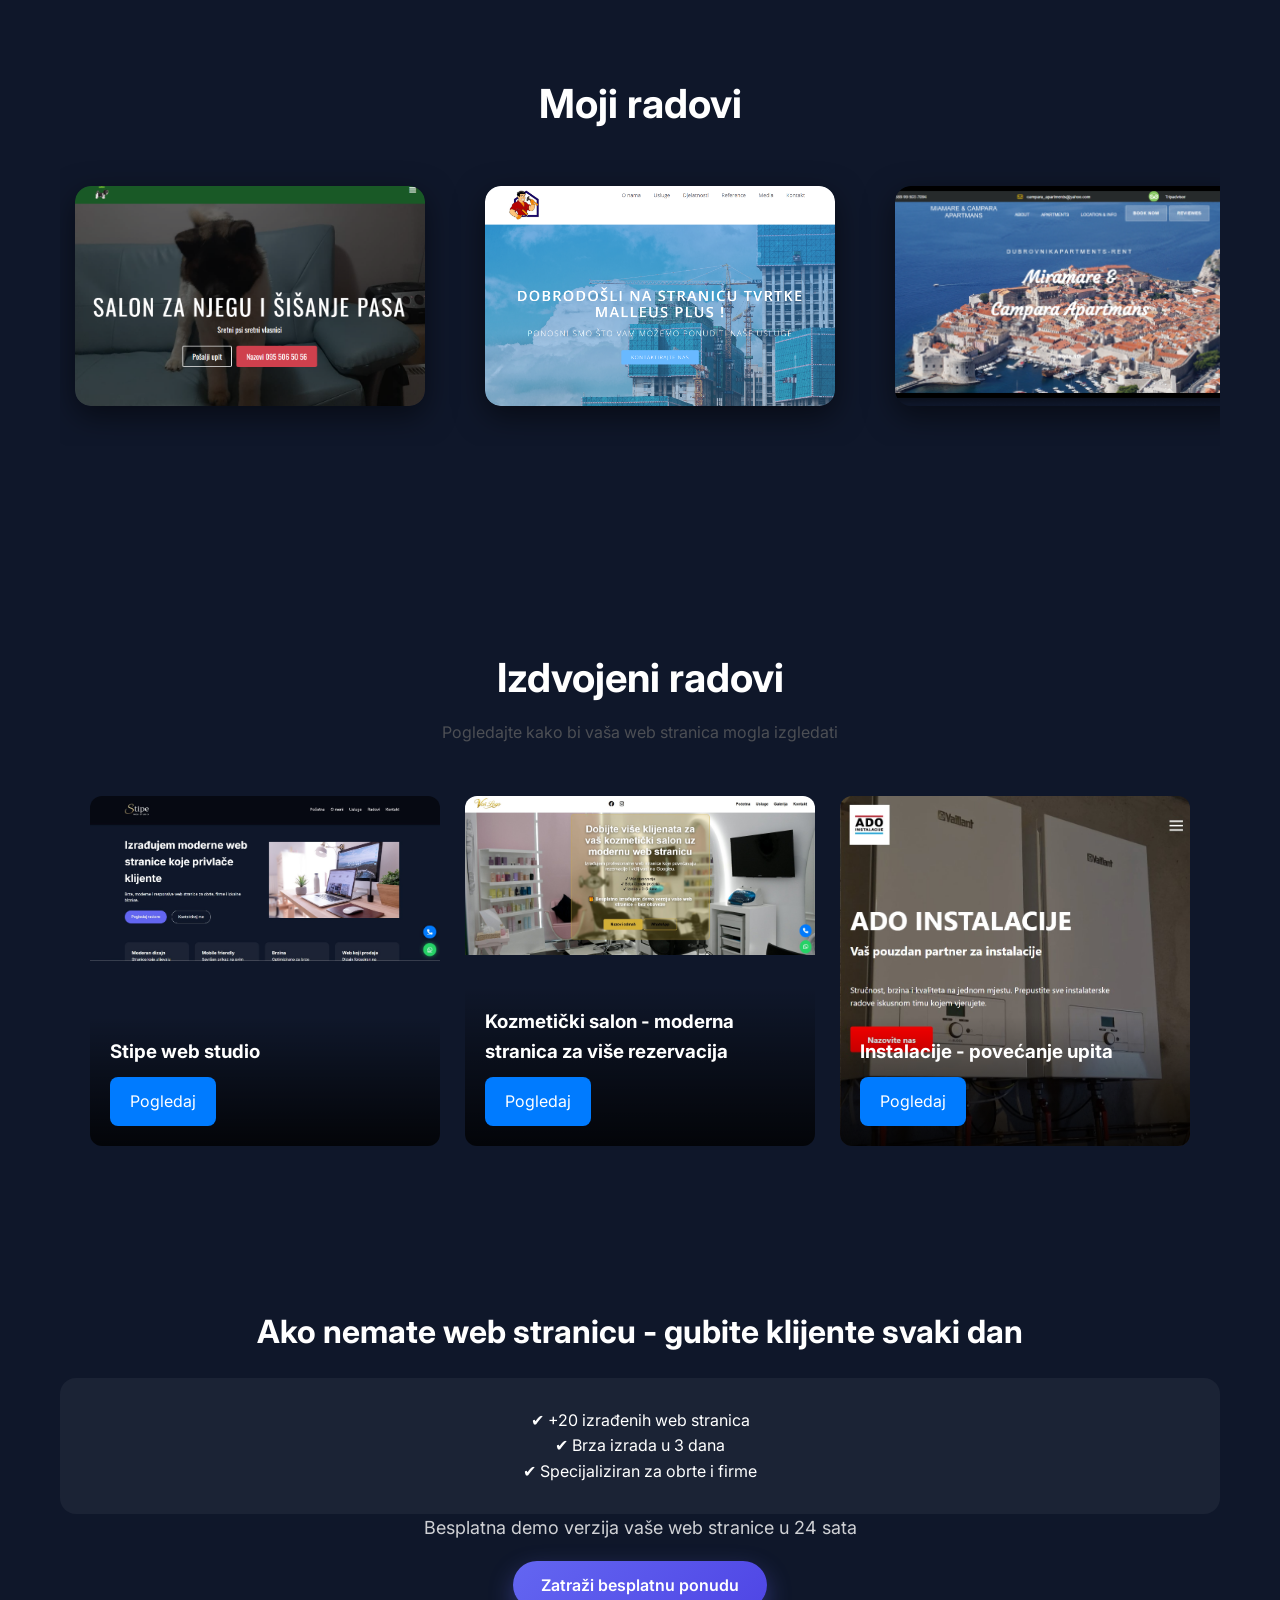
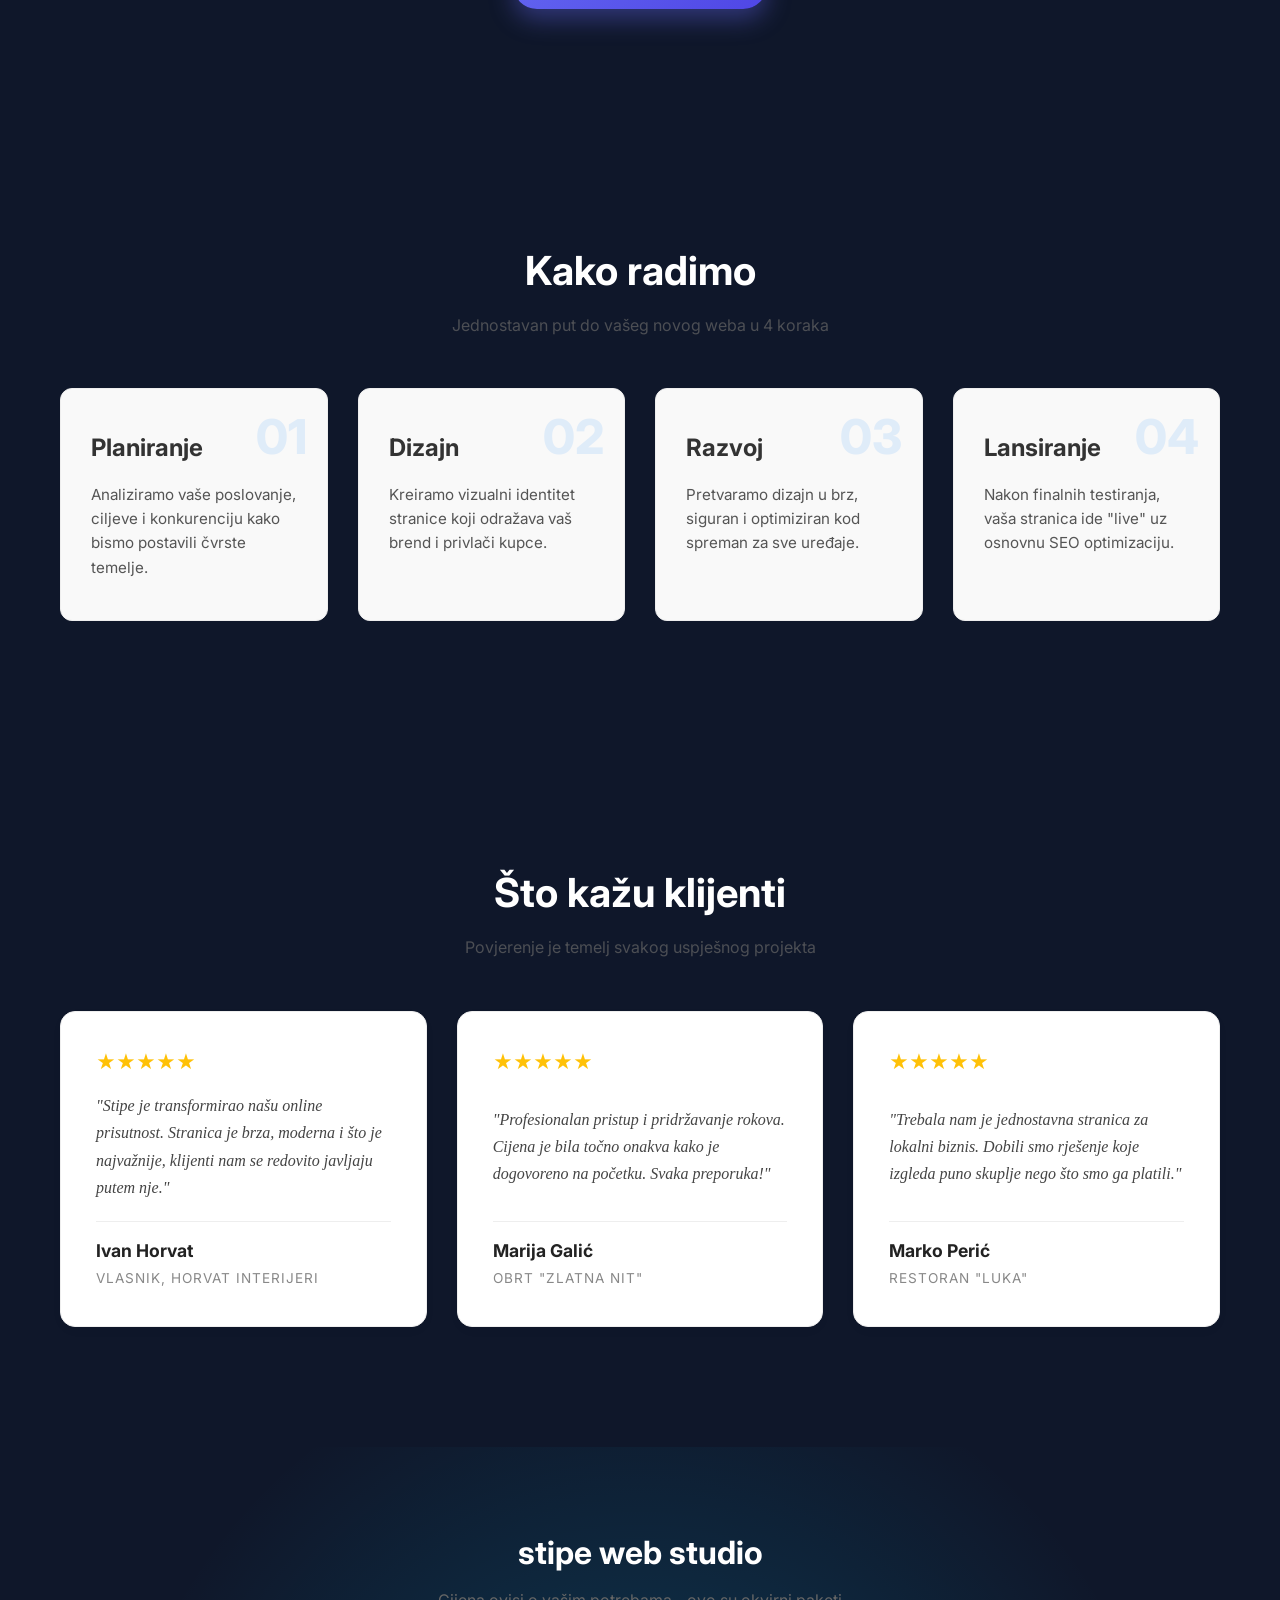
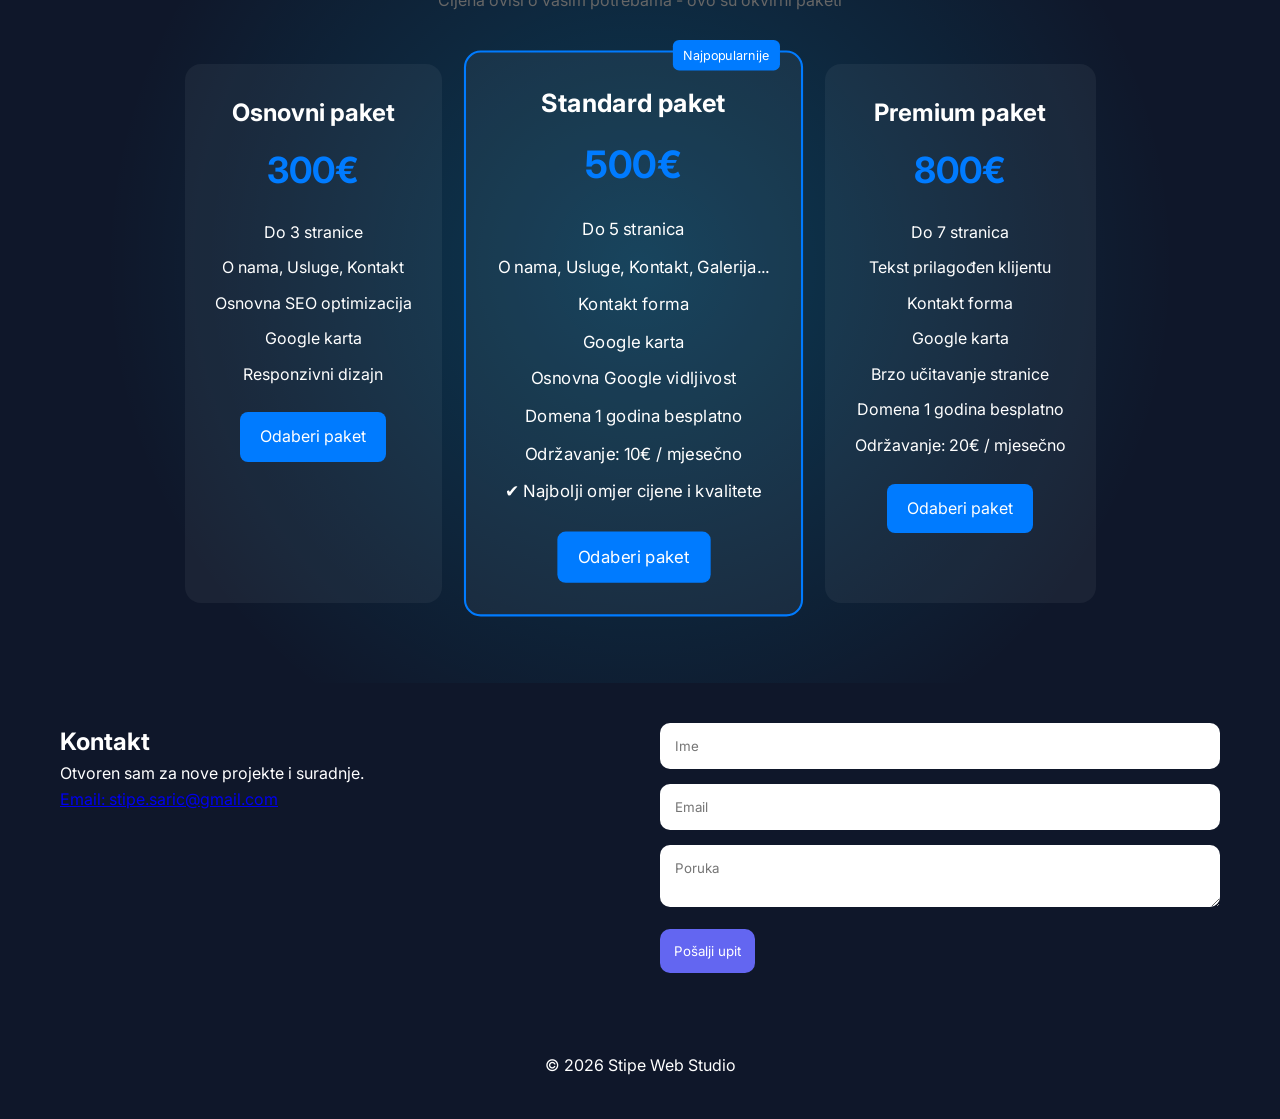
==== commit 18f1fe1f: "promjena" ====
--- a/index.html
+++ b/index.html
@@ -124,11 +124,26 @@
 
 </div>
 
+
 <div class="hero-image">
 <img src="images/mockup.png" alt="Web dizajn">
 </div>
-
-</div>
+<div class="hero-social-proof">
+    <div class="hero-stars">
+        <span class="star">★</span>
+        <span class="star">★</span>
+        <span class="star">★</span>
+        <span class="star">★</span>
+        <span class="star">★</span>
+    </div>
+    <p><strong>5.0 ocjena</strong> od strane lokalnih obrtnika</p>
+</div>
+
+<p>
+Ako nemate web stranicu – gubite klijente svaki dan...
+</p>
+</div>
+
 
 </section>
 
--- a/style.css
+++ b/style.css
@@ -50,6 +50,28 @@
 color:white;
 text-decoration:none;
 font-weight:500;
+}
+
+.hero-social-proof {
+  margin: 15px 0 20px;
+  display: flex;
+  flex-direction: column;
+  align-items: center;
+}
+
+.hero-stars {
+  color: #ffc107;
+  font-size: 20px;
+  margin-bottom: 5px;
+}
+
+.star {
+  margin: 0 2px;
+}
+
+.hero-social-proof p {
+  font-size: 14px;
+  color: #555;
 }
 
 .hamburger{
@@ -270,6 +292,16 @@
 color:white;
 }
 
+/* Potpuno sakrivanje honeypot polja */
+[name="bot-field"], 
+.contact-form p:has(input[name="bot-field"]) {
+    display: none !important;
+    visibility: hidden;
+    opacity: 0;
+    position: absolute;
+    left: -9999px;
+}
+
 #topBtn{
 position:fixed;
 bottom:30px;
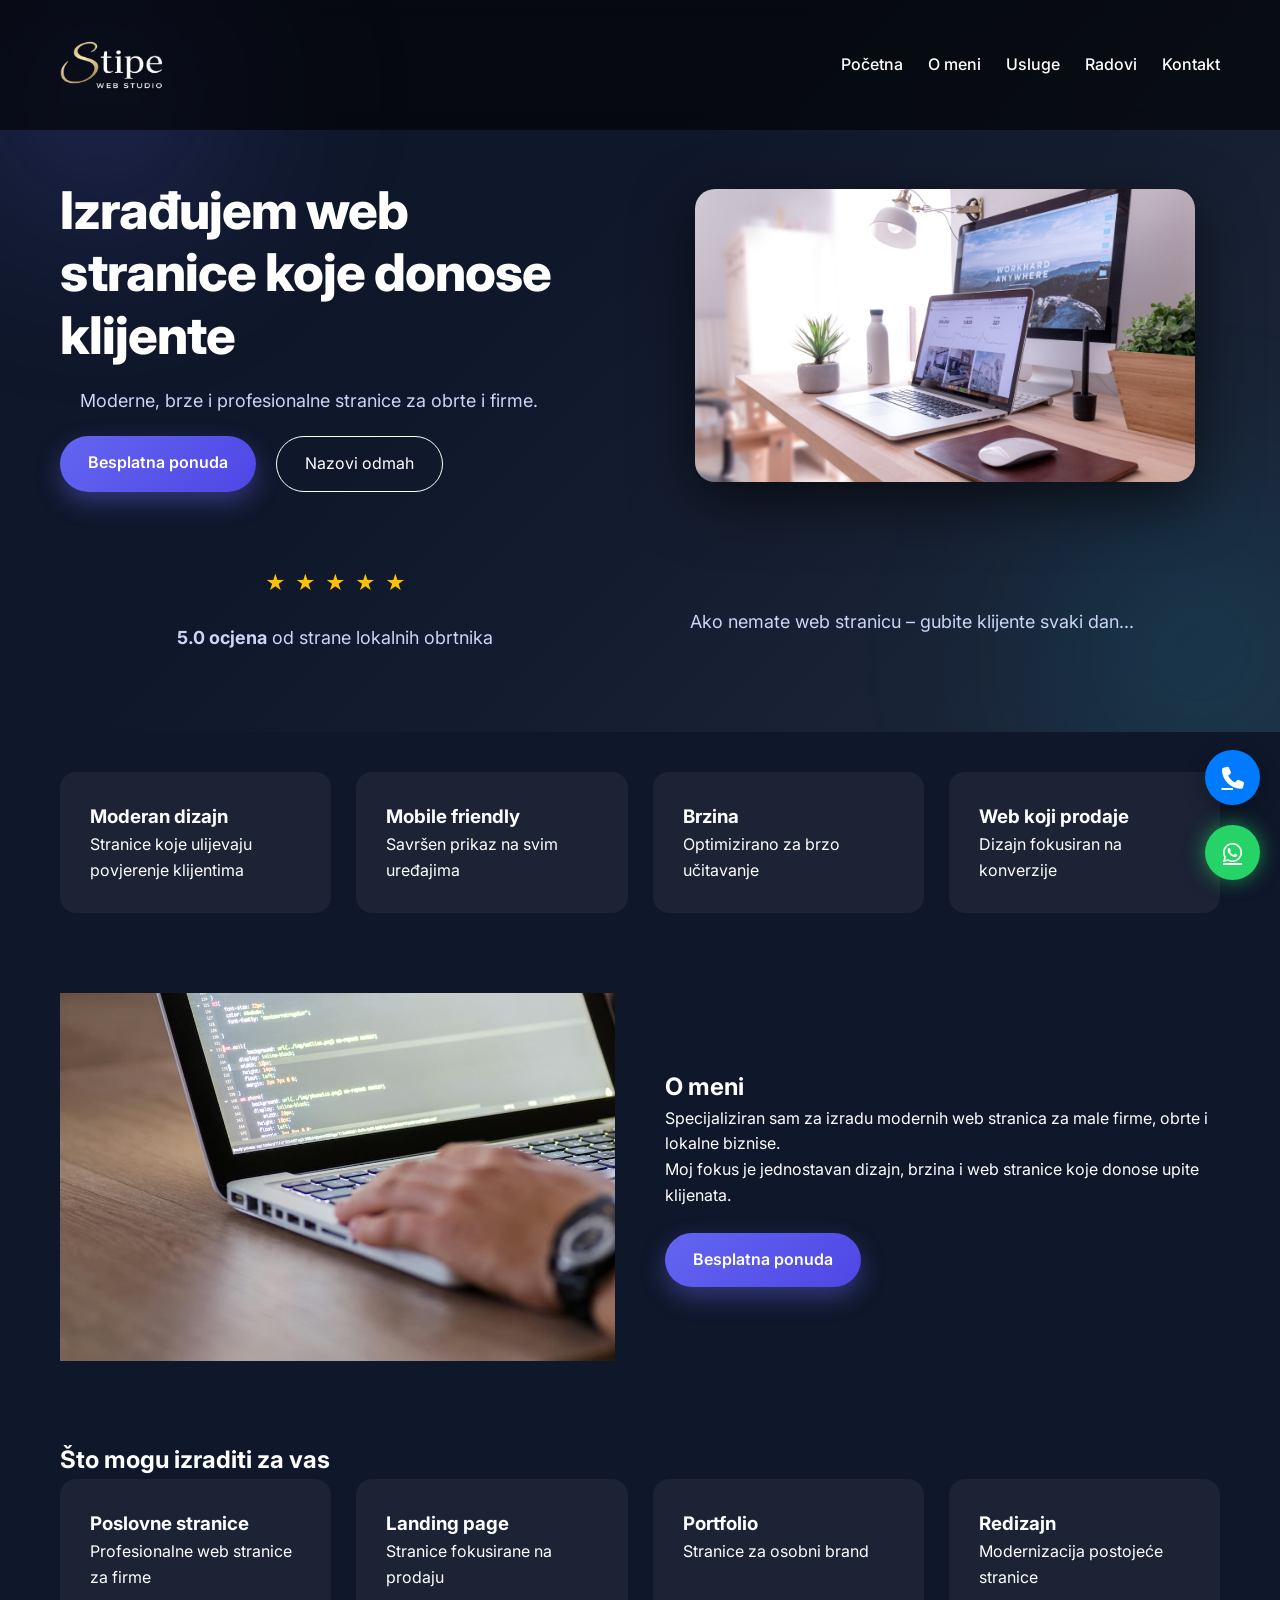
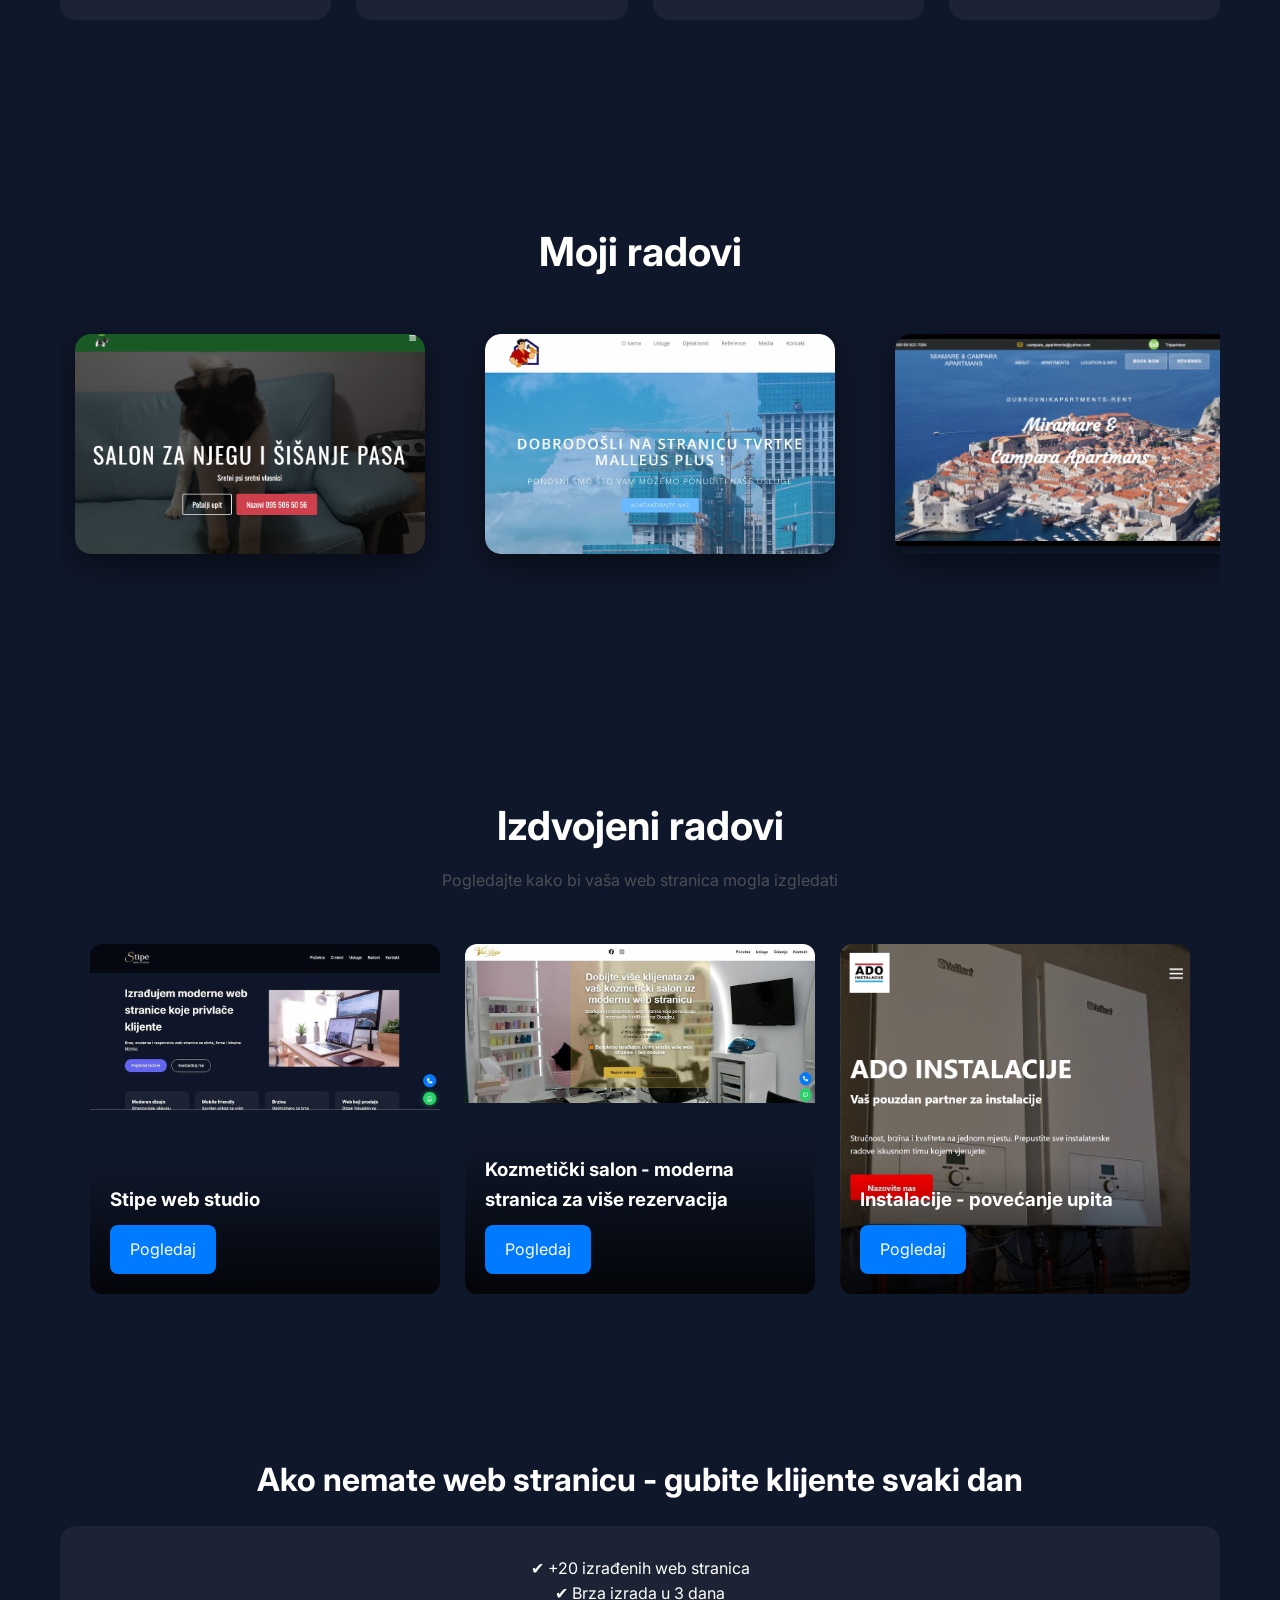
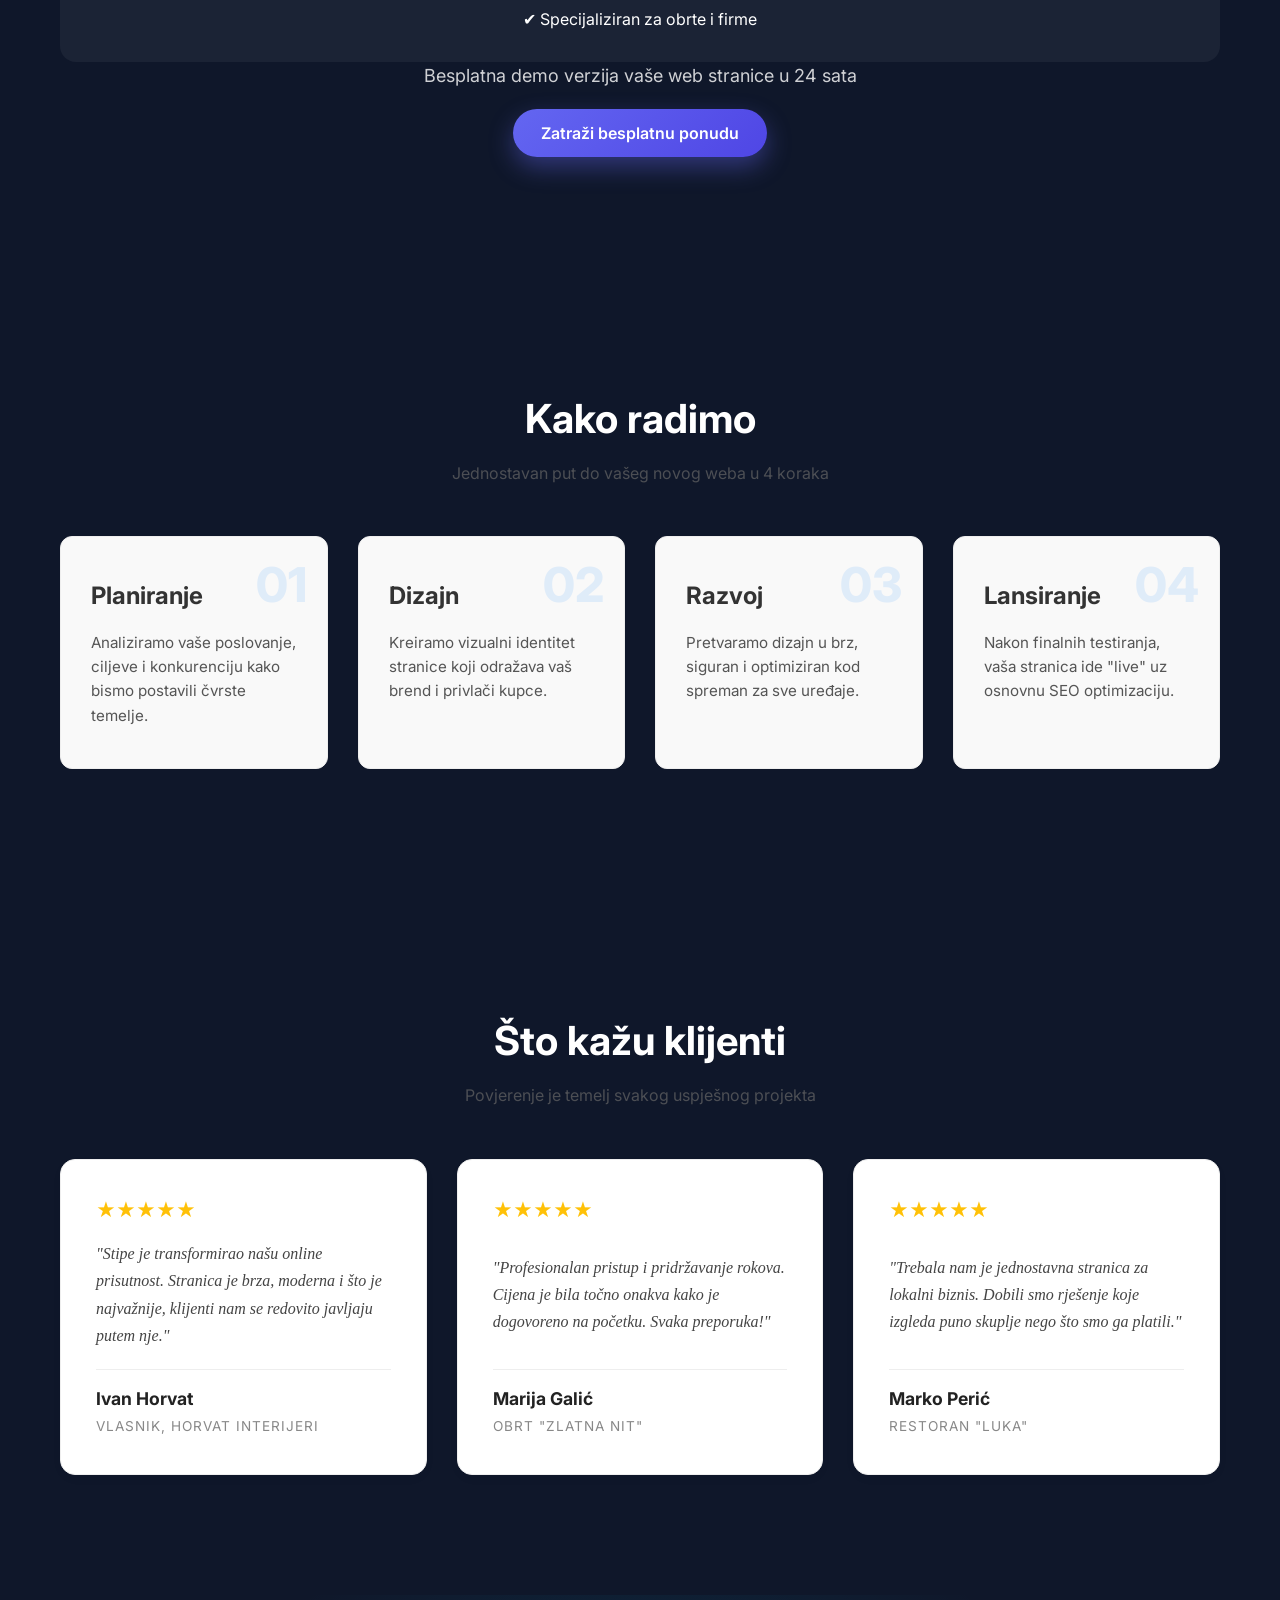
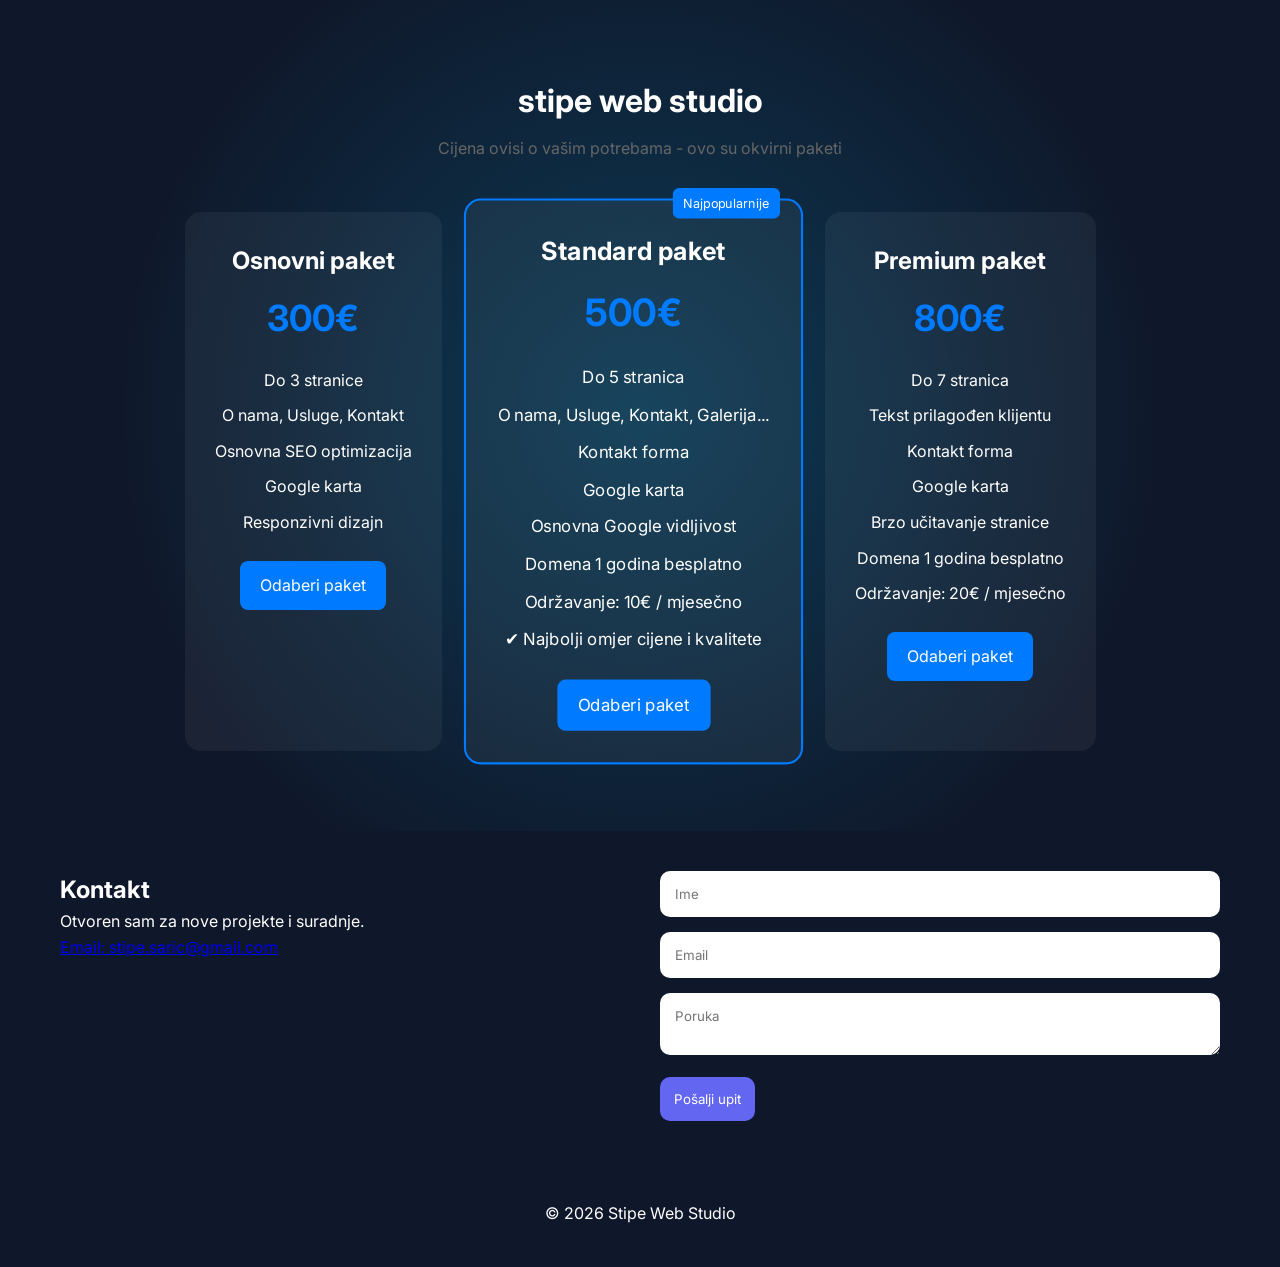
==== commit e1b6289c: "promjena" ====
--- a/index.html
+++ b/index.html
@@ -283,7 +283,7 @@
 <!-- PROJEKT 2 -->
 <div class="slide">
 
-<img src="images/project2.png" alt="projekt">
+<img src="images/project2.jpg" alt="projekt">
 
 <div class="slide-overlay">
 
@@ -361,7 +361,7 @@
 <!-- PROJEKT 2 -->
 <div class="slide">
 
-<img src="images/project2.png" alt="projekt">
+<img src="images/project2.jpg" alt="projekt">
 
 <div class="slide-overlay">
 
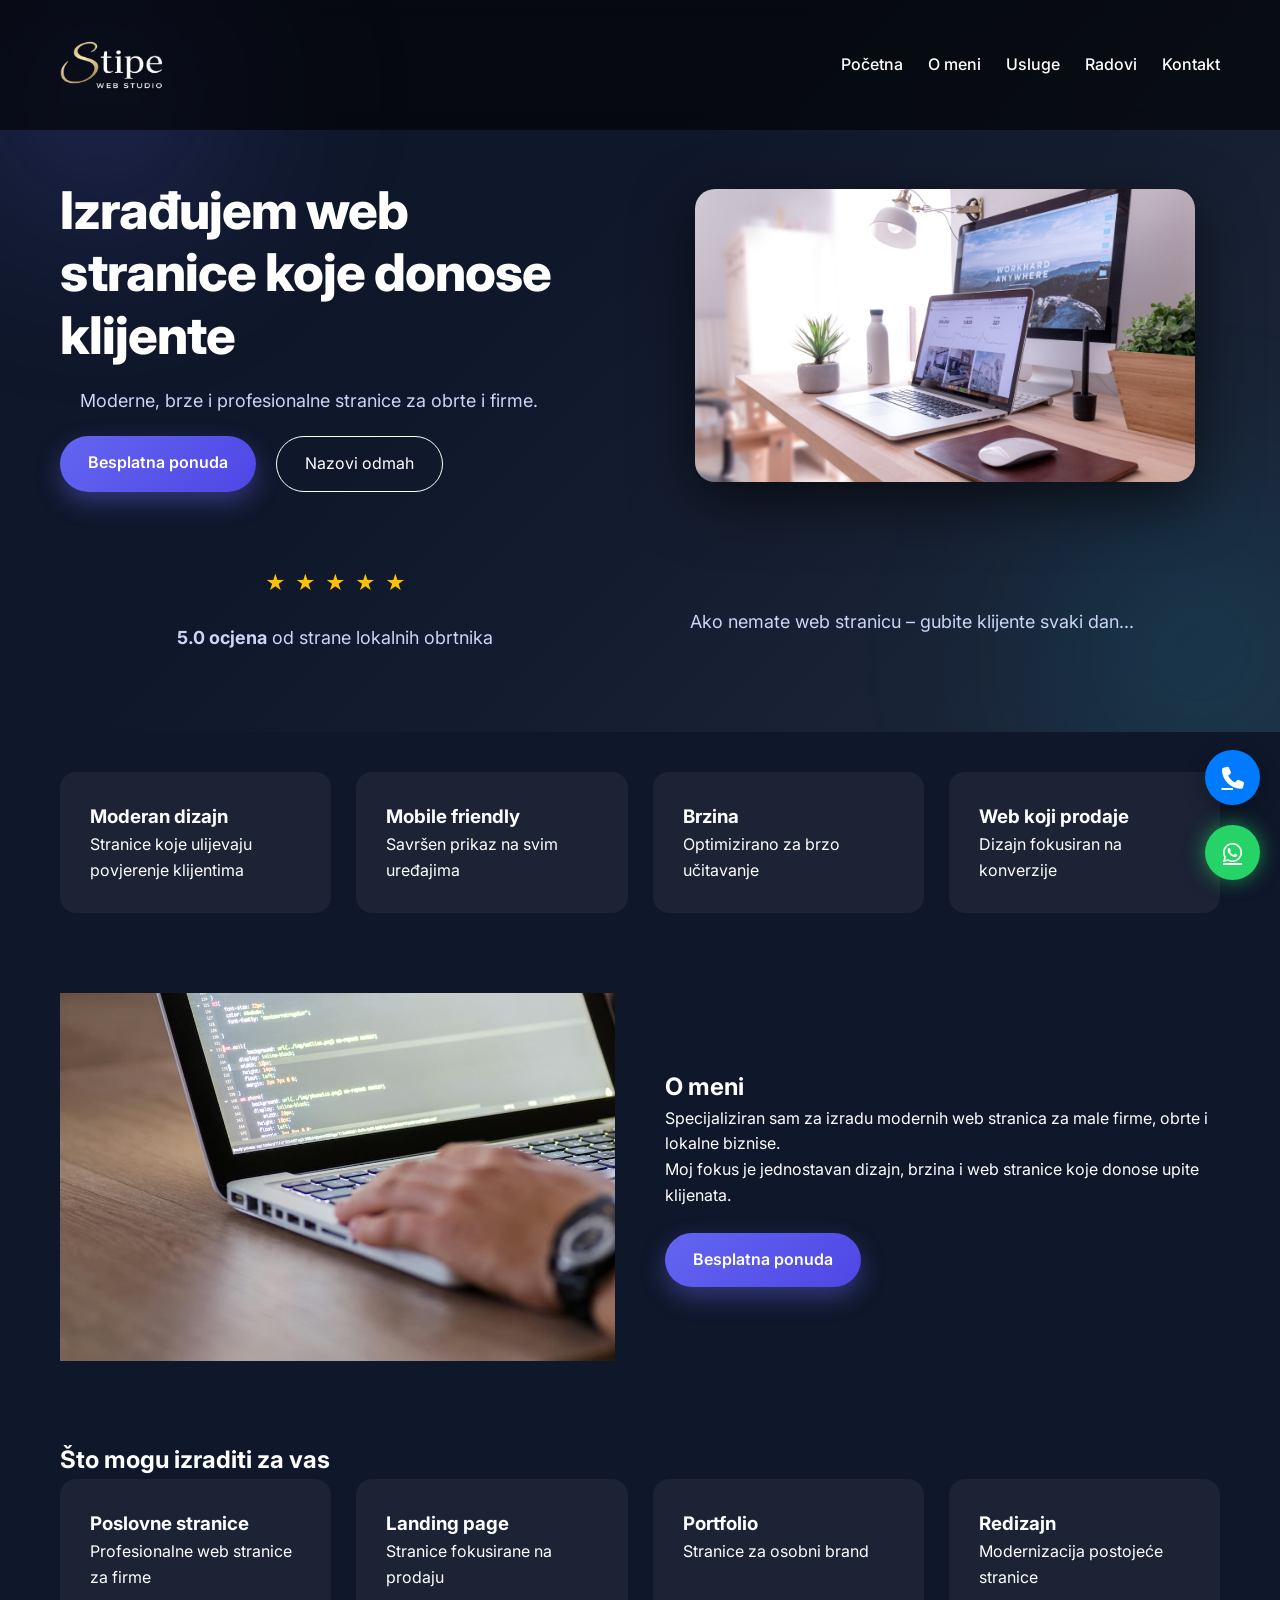
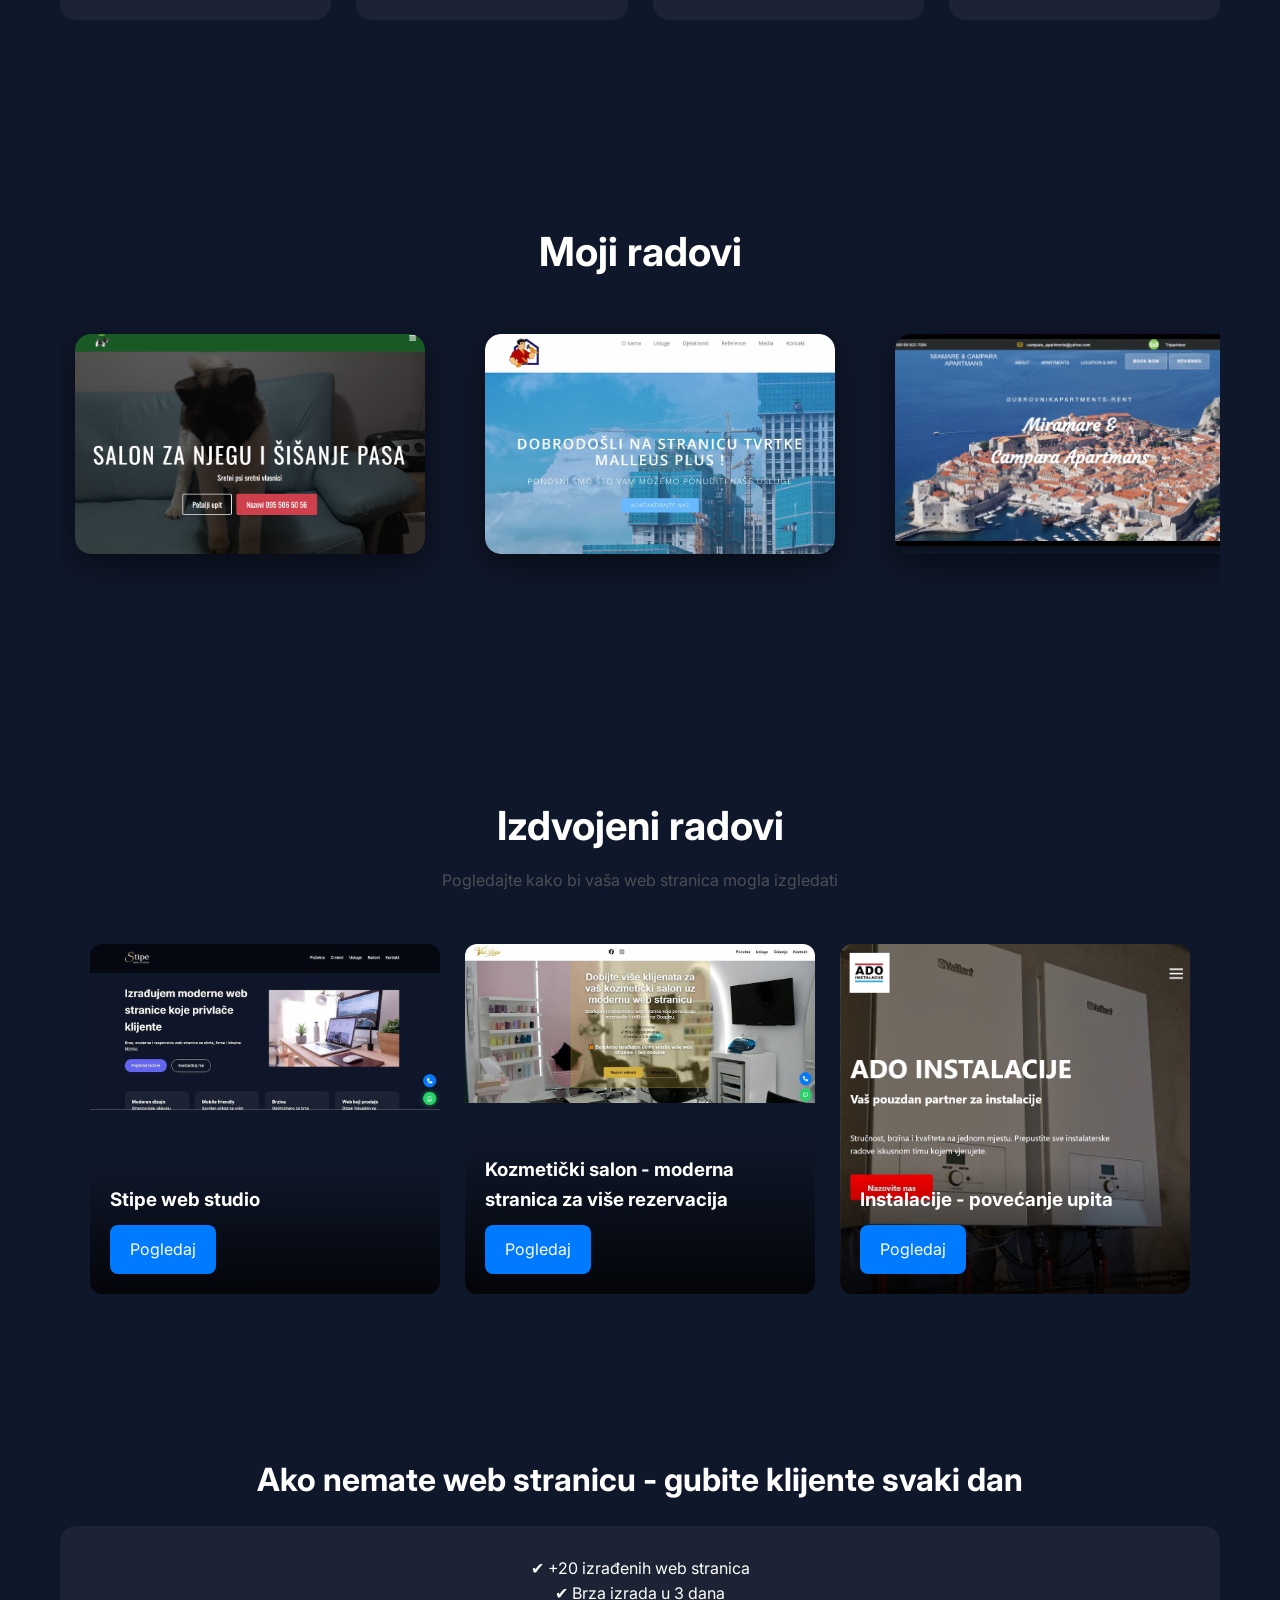
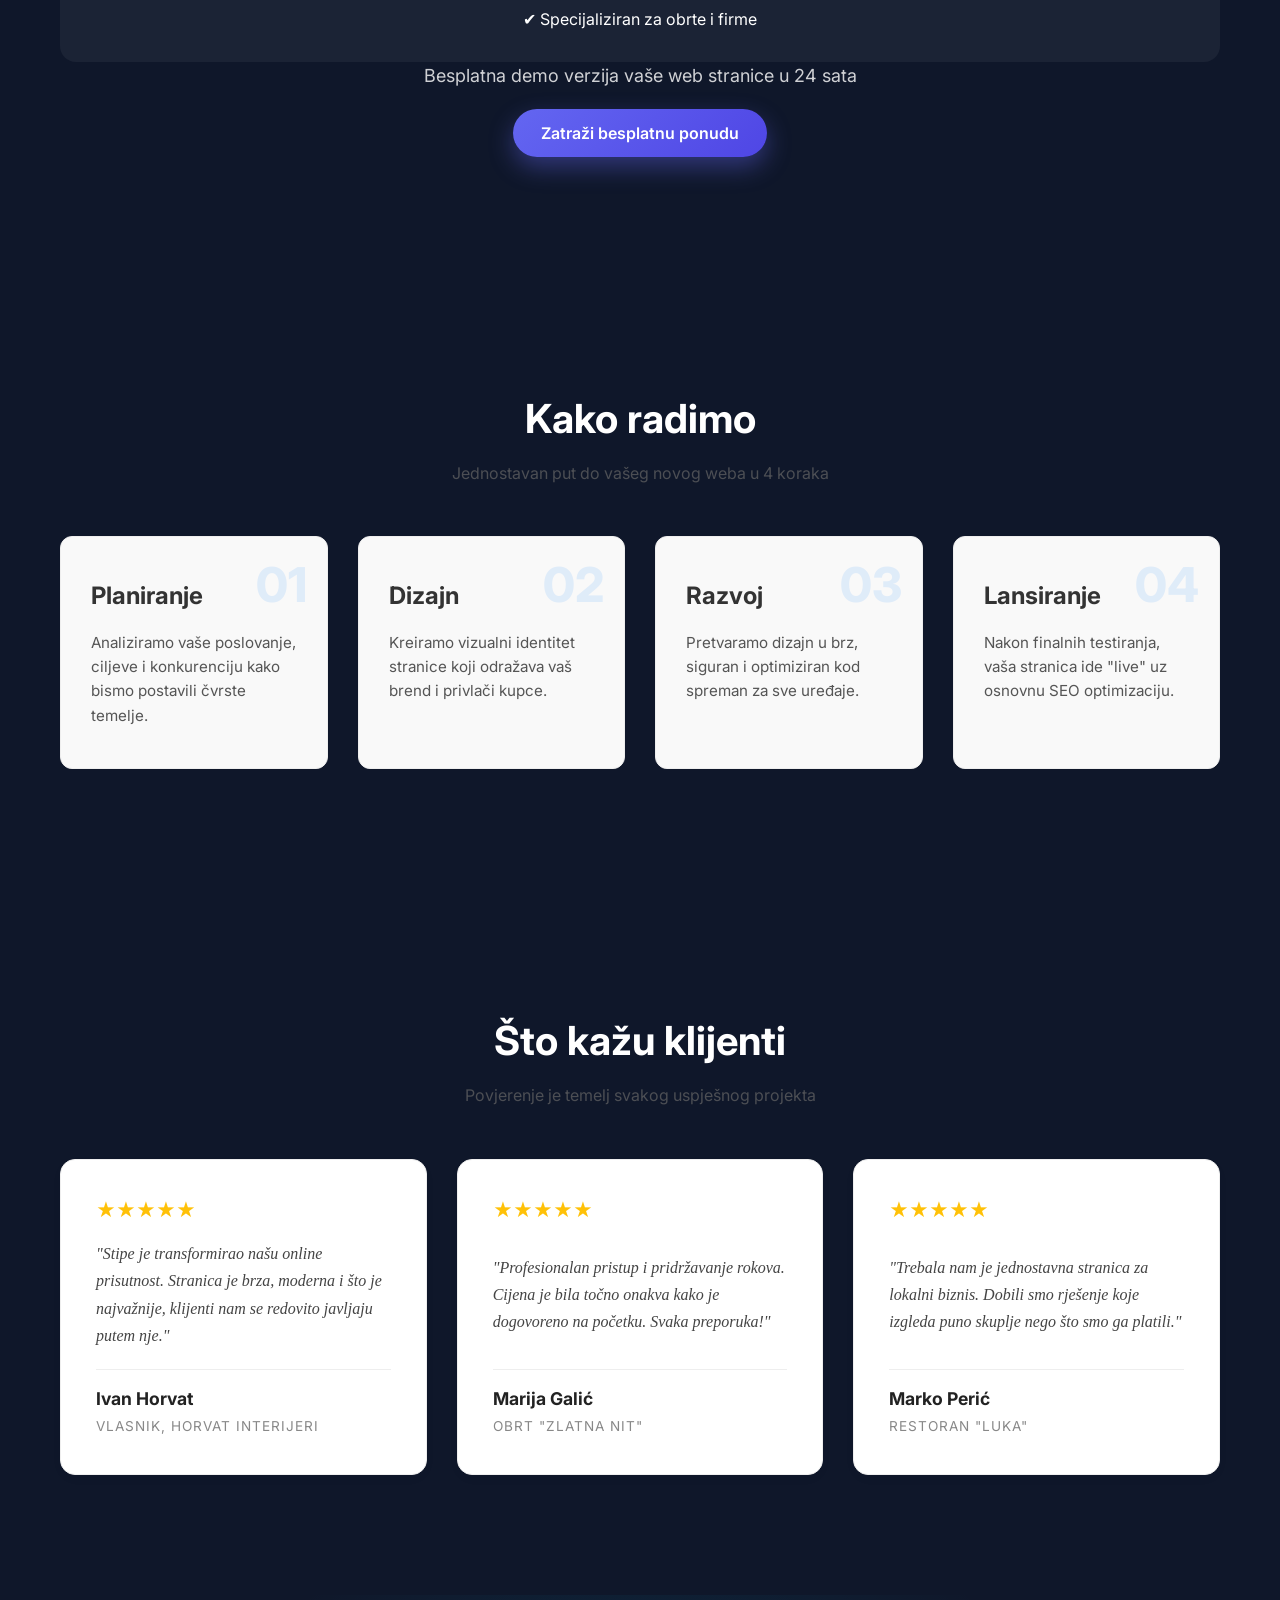
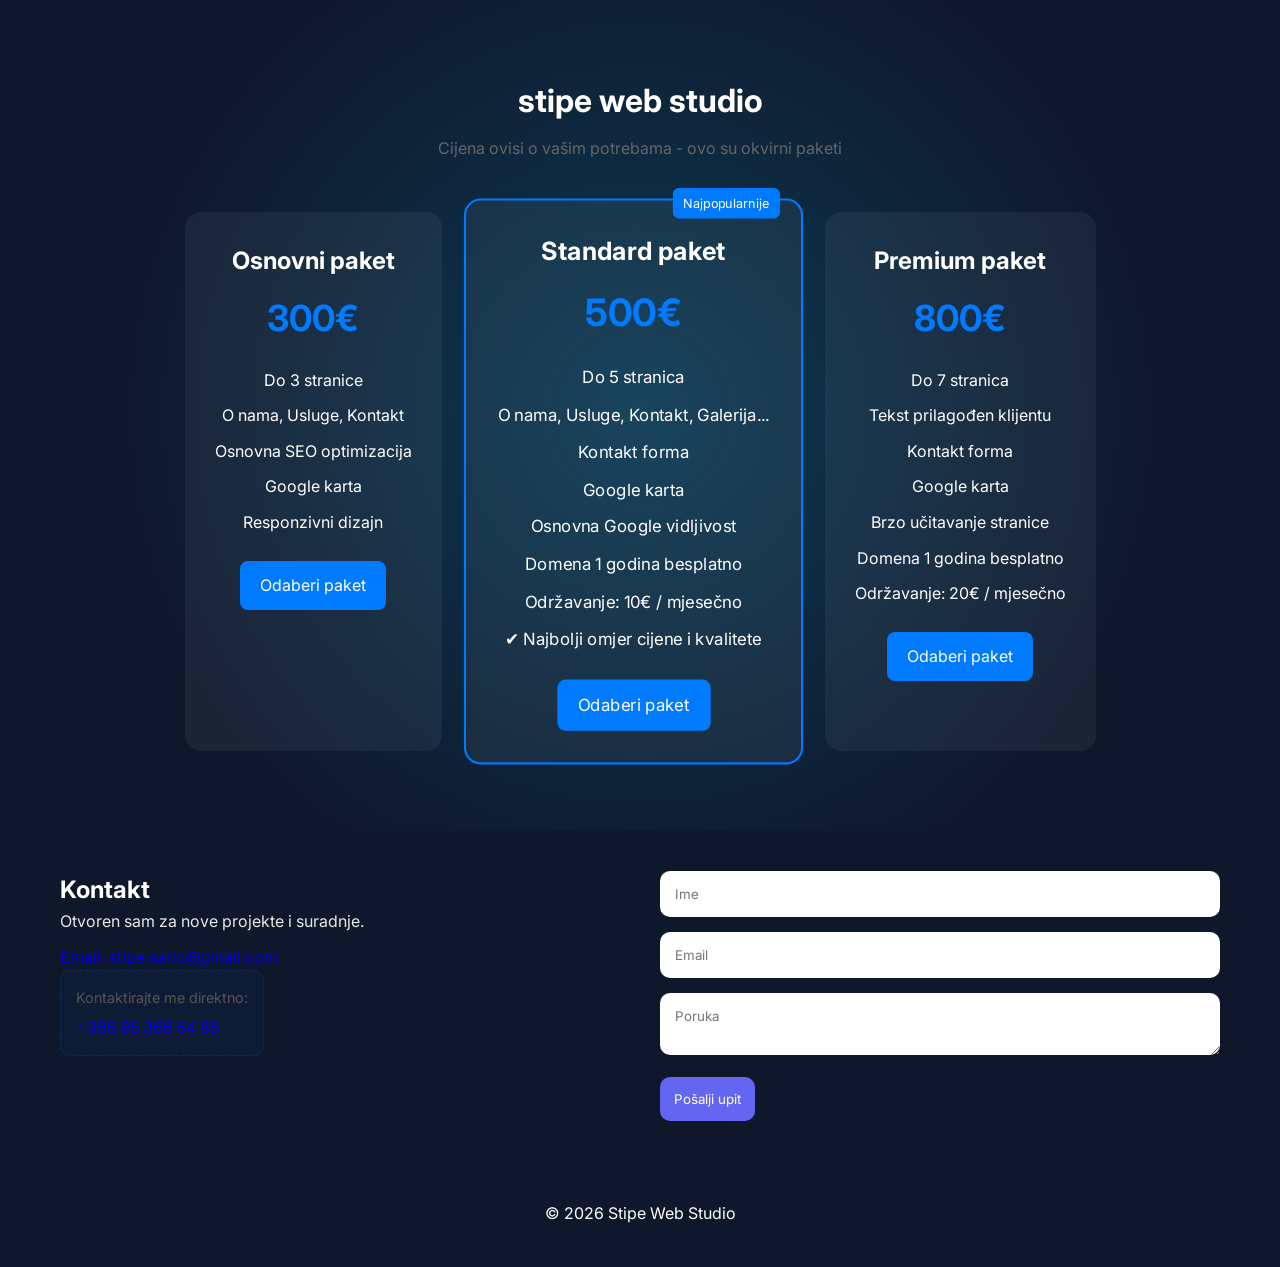
==== commit d29f0220: "promjena" ====
--- a/index.html
+++ b/index.html
@@ -641,11 +641,15 @@
 
 <h2>Kontakt</h2>
 
-<p>
+<p style="margin-bottom: 10px; opacity: 0.9;">
 Otvoren sam za nove projekte i suradnje.
 </p>
-<a href="mailto:stipe.saric@gmail.com">
+<a href="mailto:stipe.saric@gmail.com" style="text-decoration: none;">
 <p>Email: stipe.saric@gmail.com</p></a>
+<div style="background: rgba(0, 123, 255, 0.05); padding: 15px; border-radius: 10px; display: inline-block; border: 1px dashed rgba(0, 123, 255, 0.2);">
+    <p style="margin: 0 0 5px 0; font-size: 0.9rem; color: #555;">Kontaktirajte me direktno:</p>
+    <a href="tel:+385953665485" style="text-decoration: none;" class="phone">+385 95 366 54 85</a>
+</div>
 
 </div>
 
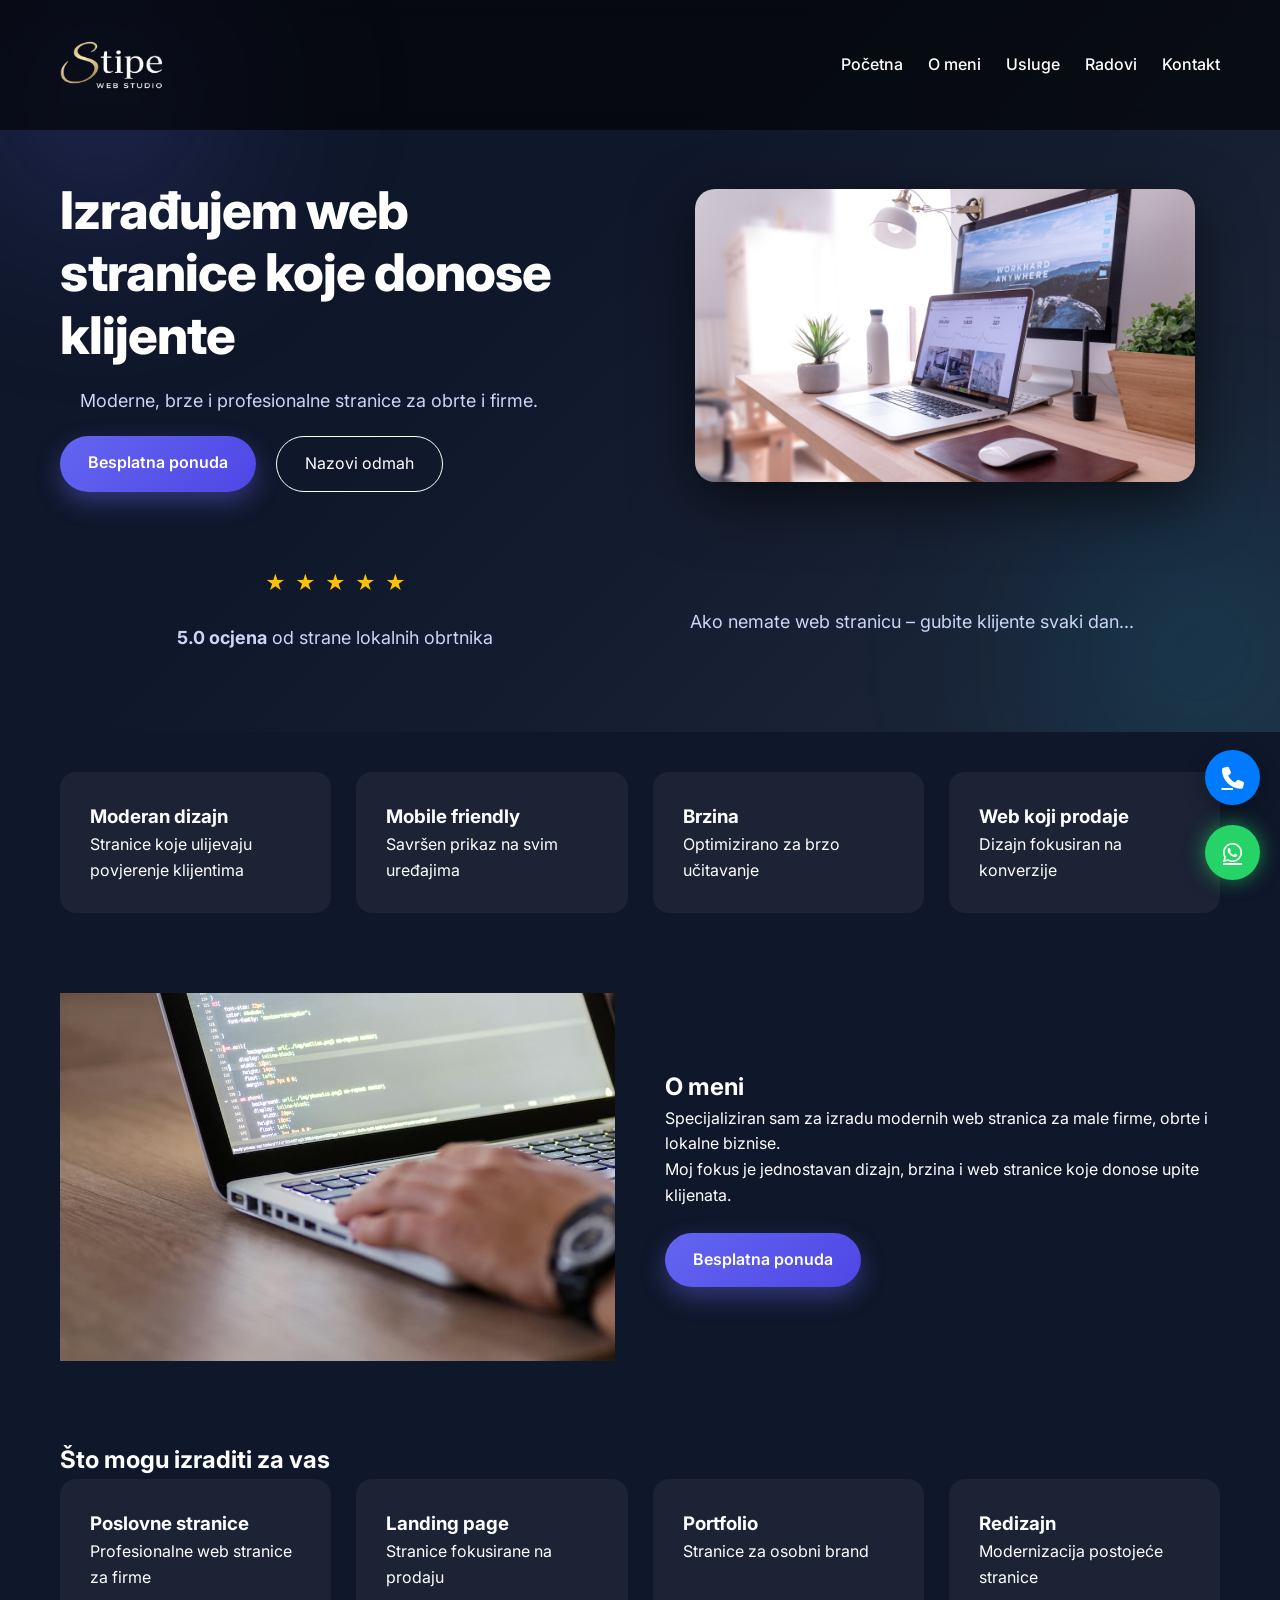
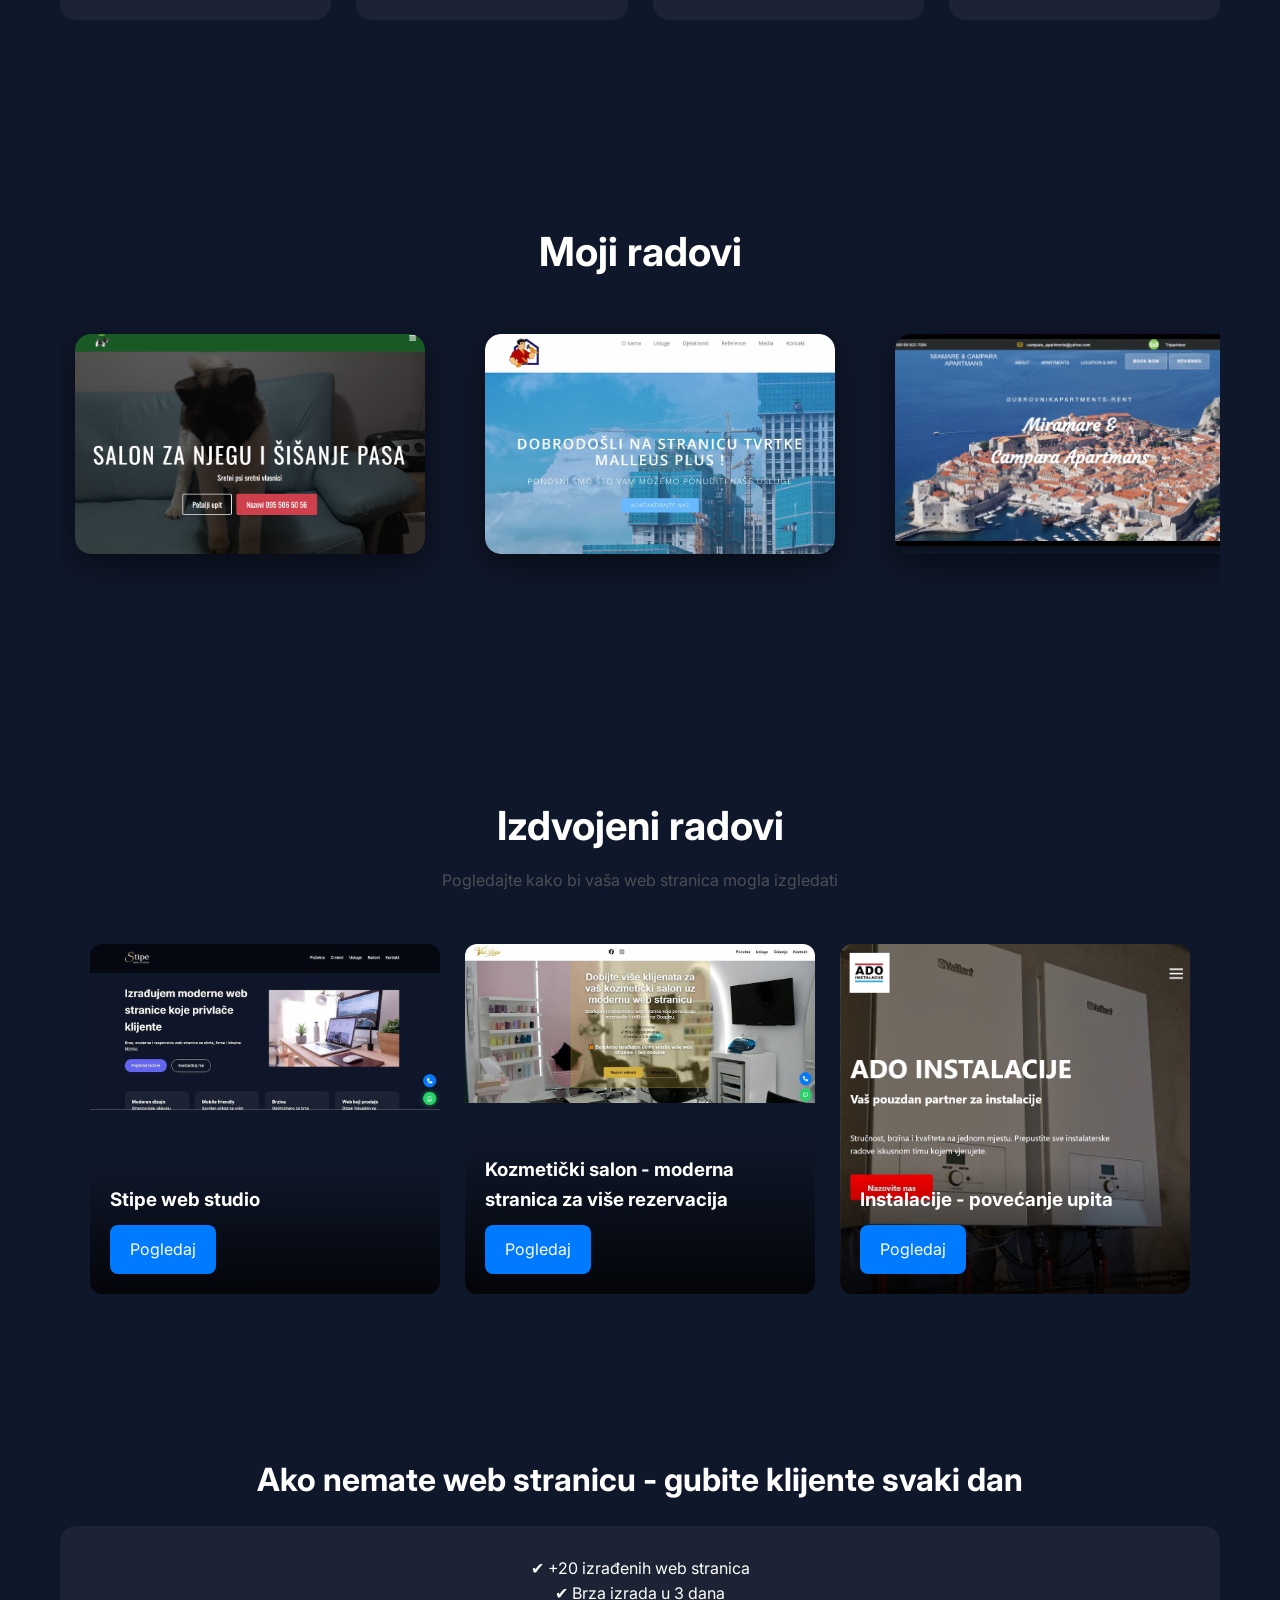
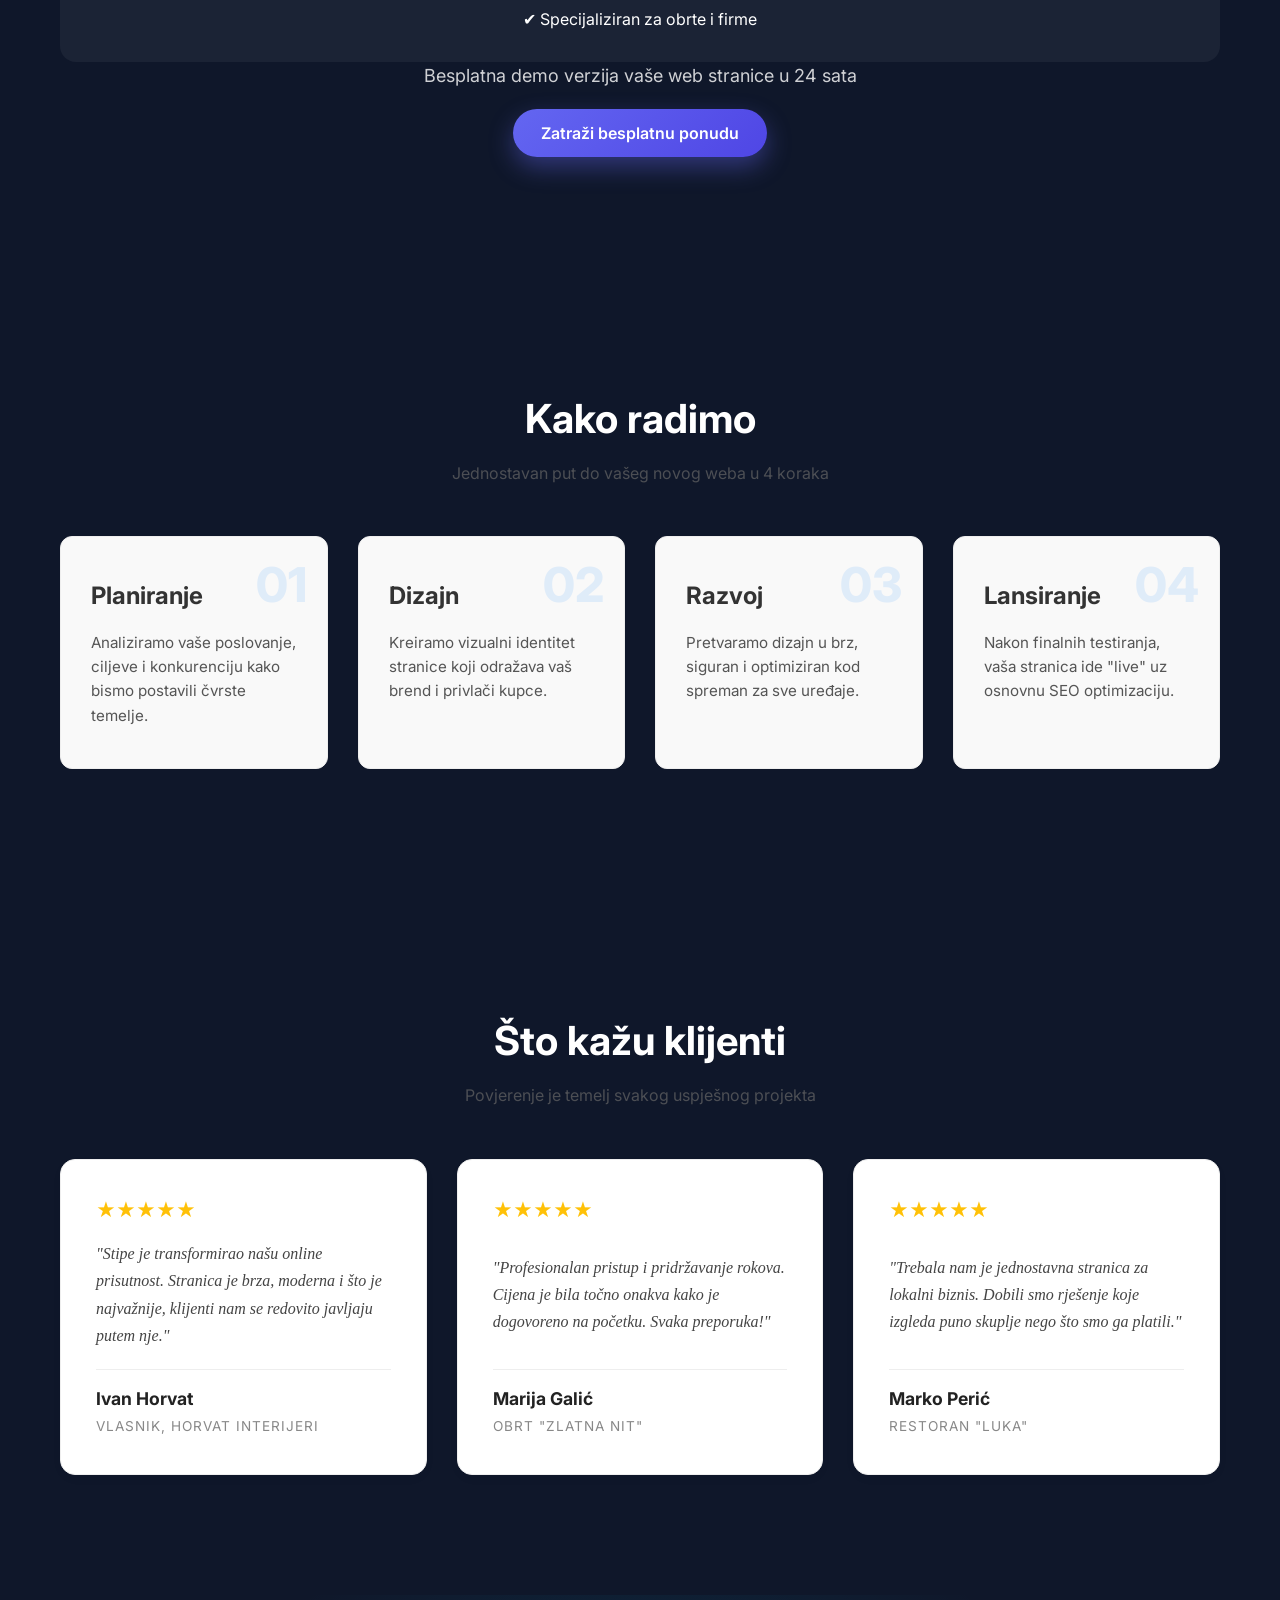
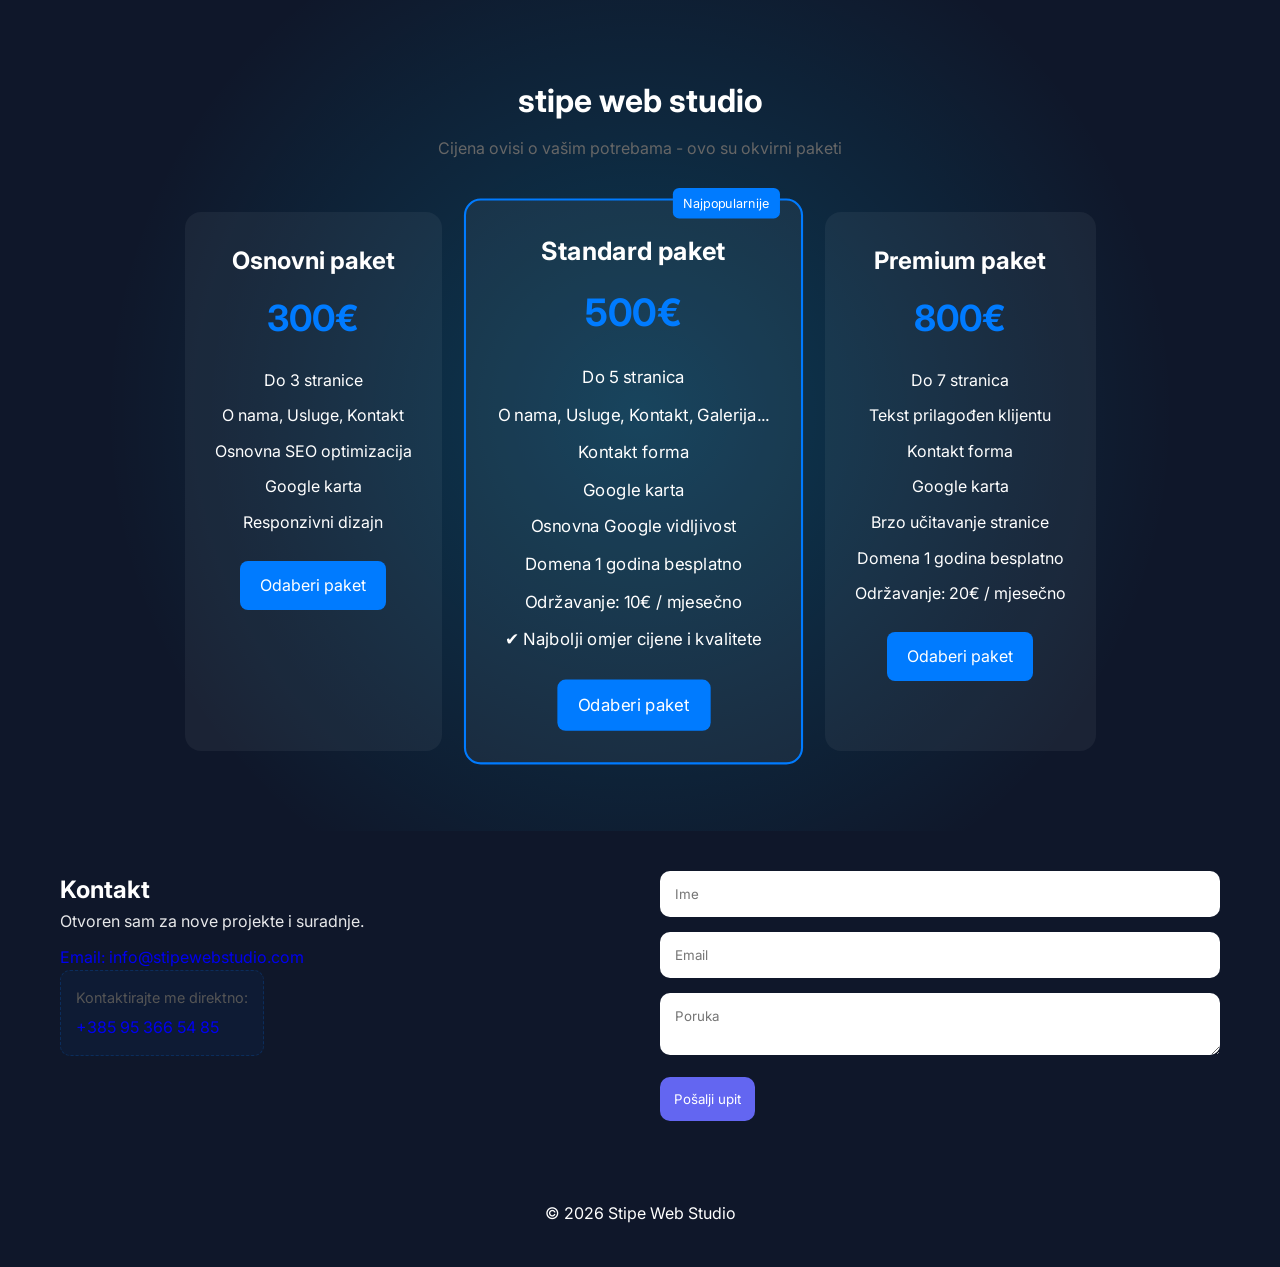
==== commit cdd9ce31: "promjena" ====
--- a/index.html
+++ b/index.html
@@ -644,8 +644,8 @@
 <p style="margin-bottom: 10px; opacity: 0.9;">
 Otvoren sam za nove projekte i suradnje.
 </p>
-<a href="mailto:stipe.saric@gmail.com" style="text-decoration: none;">
-<p>Email: stipe.saric@gmail.com</p></a>
+<a href="mailto:info@stipewebstudio.com" style="text-decoration: none;">
+<p>Email: info@stipewebstudio.com</p></a>
 <div style="background: rgba(0, 123, 255, 0.05); padding: 15px; border-radius: 10px; display: inline-block; border: 1px dashed rgba(0, 123, 255, 0.2);">
     <p style="margin: 0 0 5px 0; font-size: 0.9rem; color: #555;">Kontaktirajte me direktno:</p>
     <a href="tel:+385953665485" style="text-decoration: none;" class="phone">+385 95 366 54 85</a>
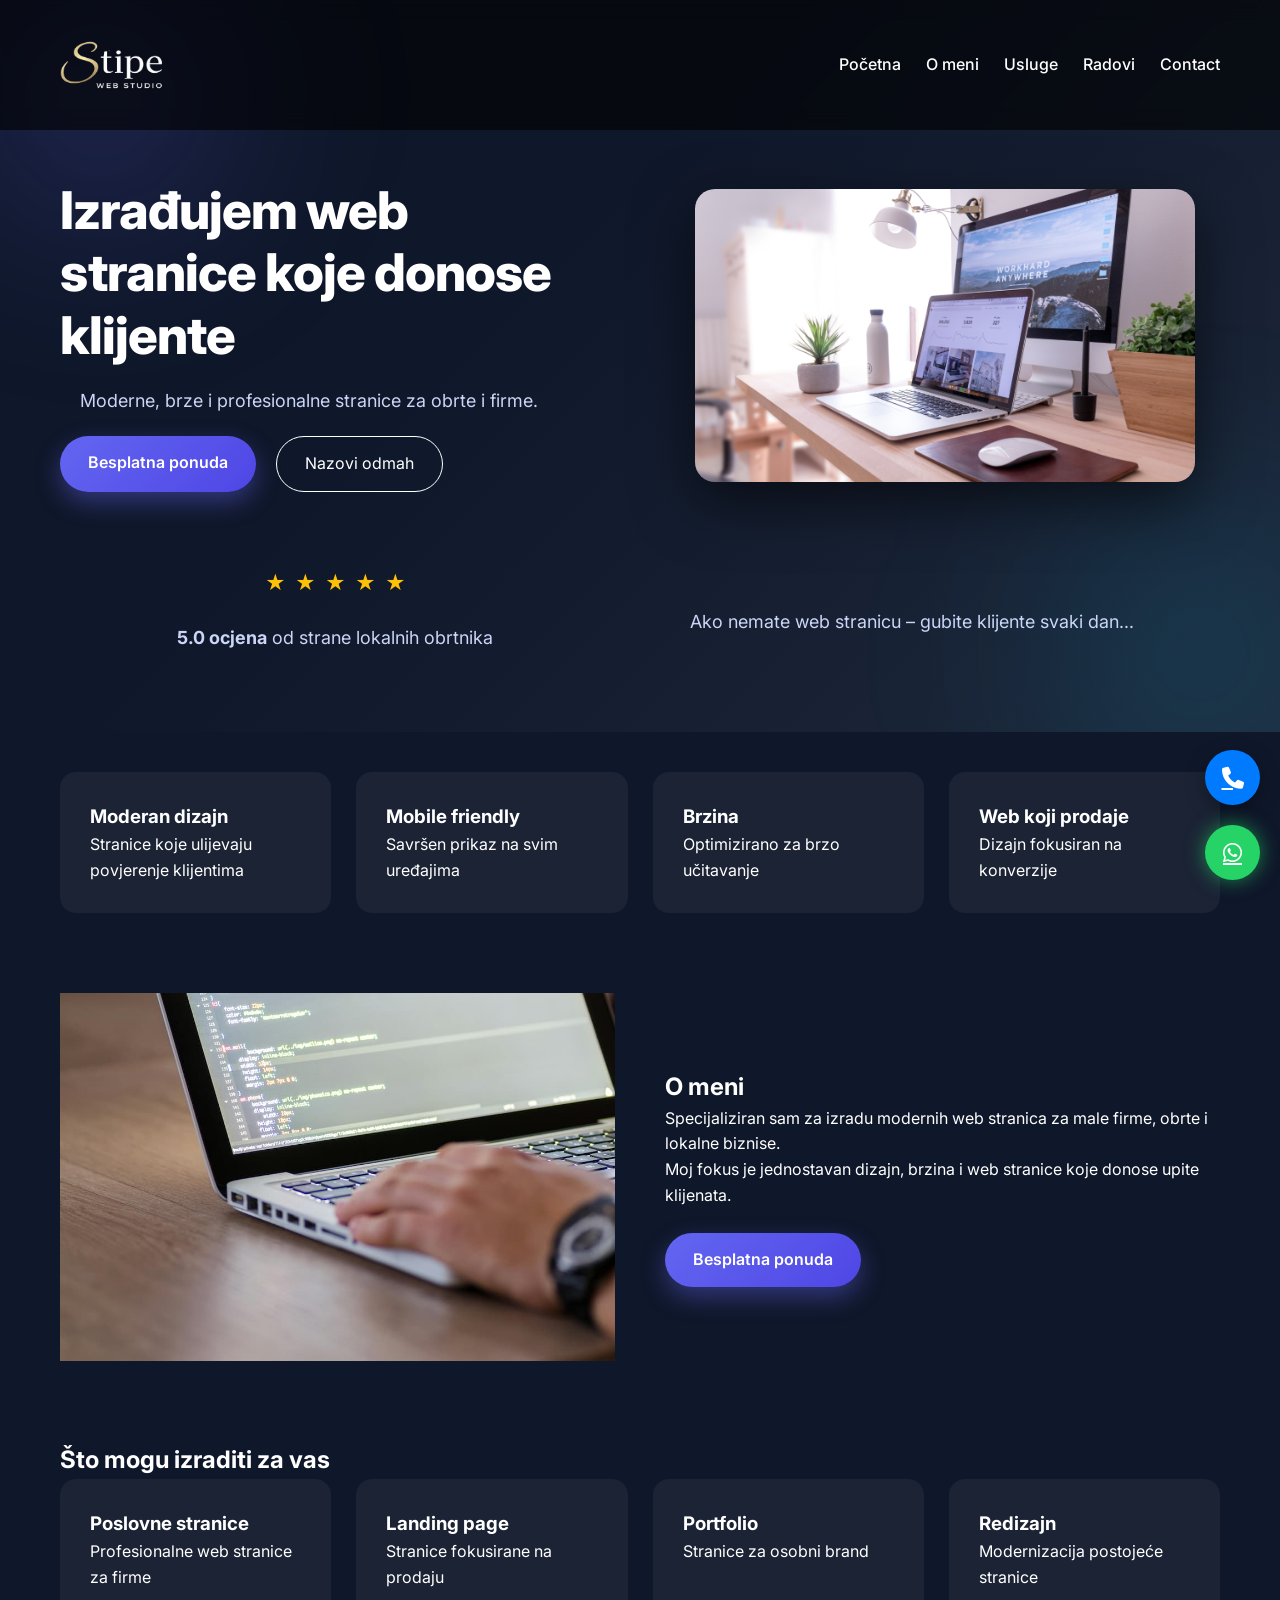
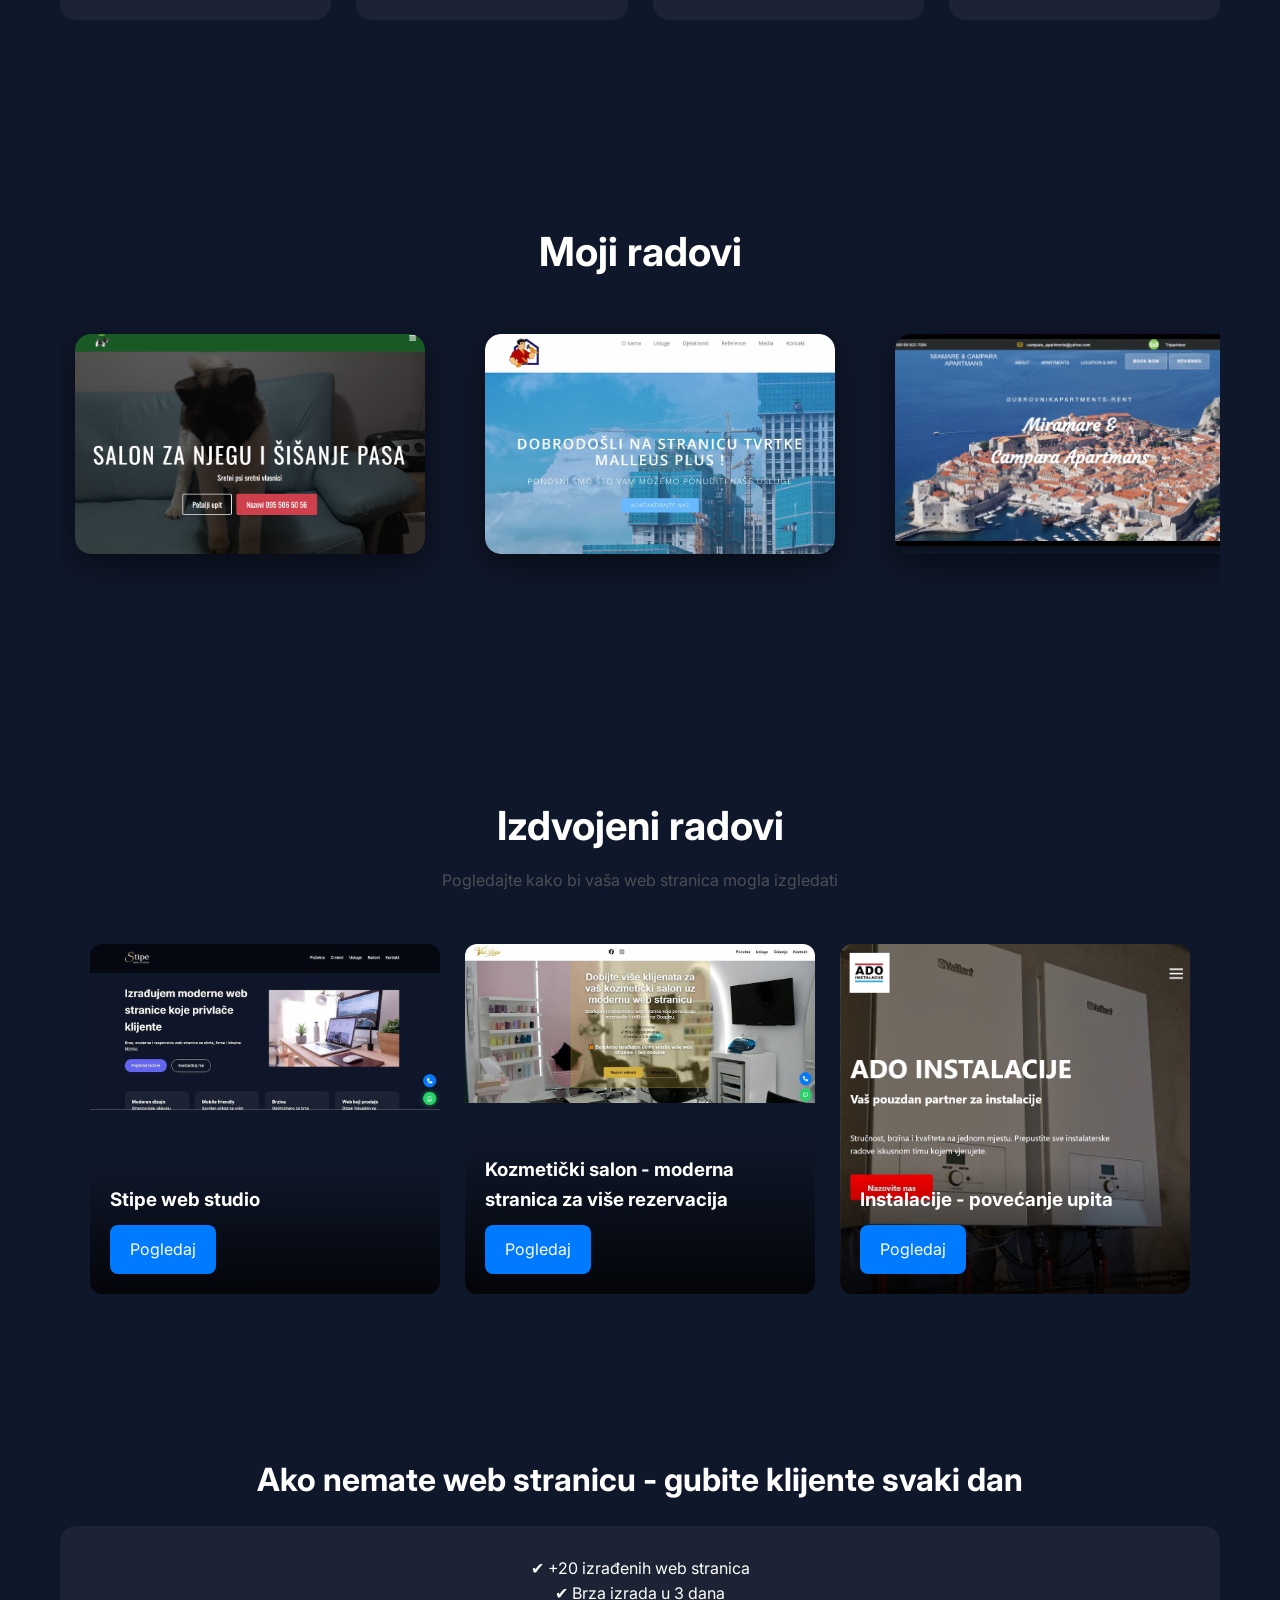
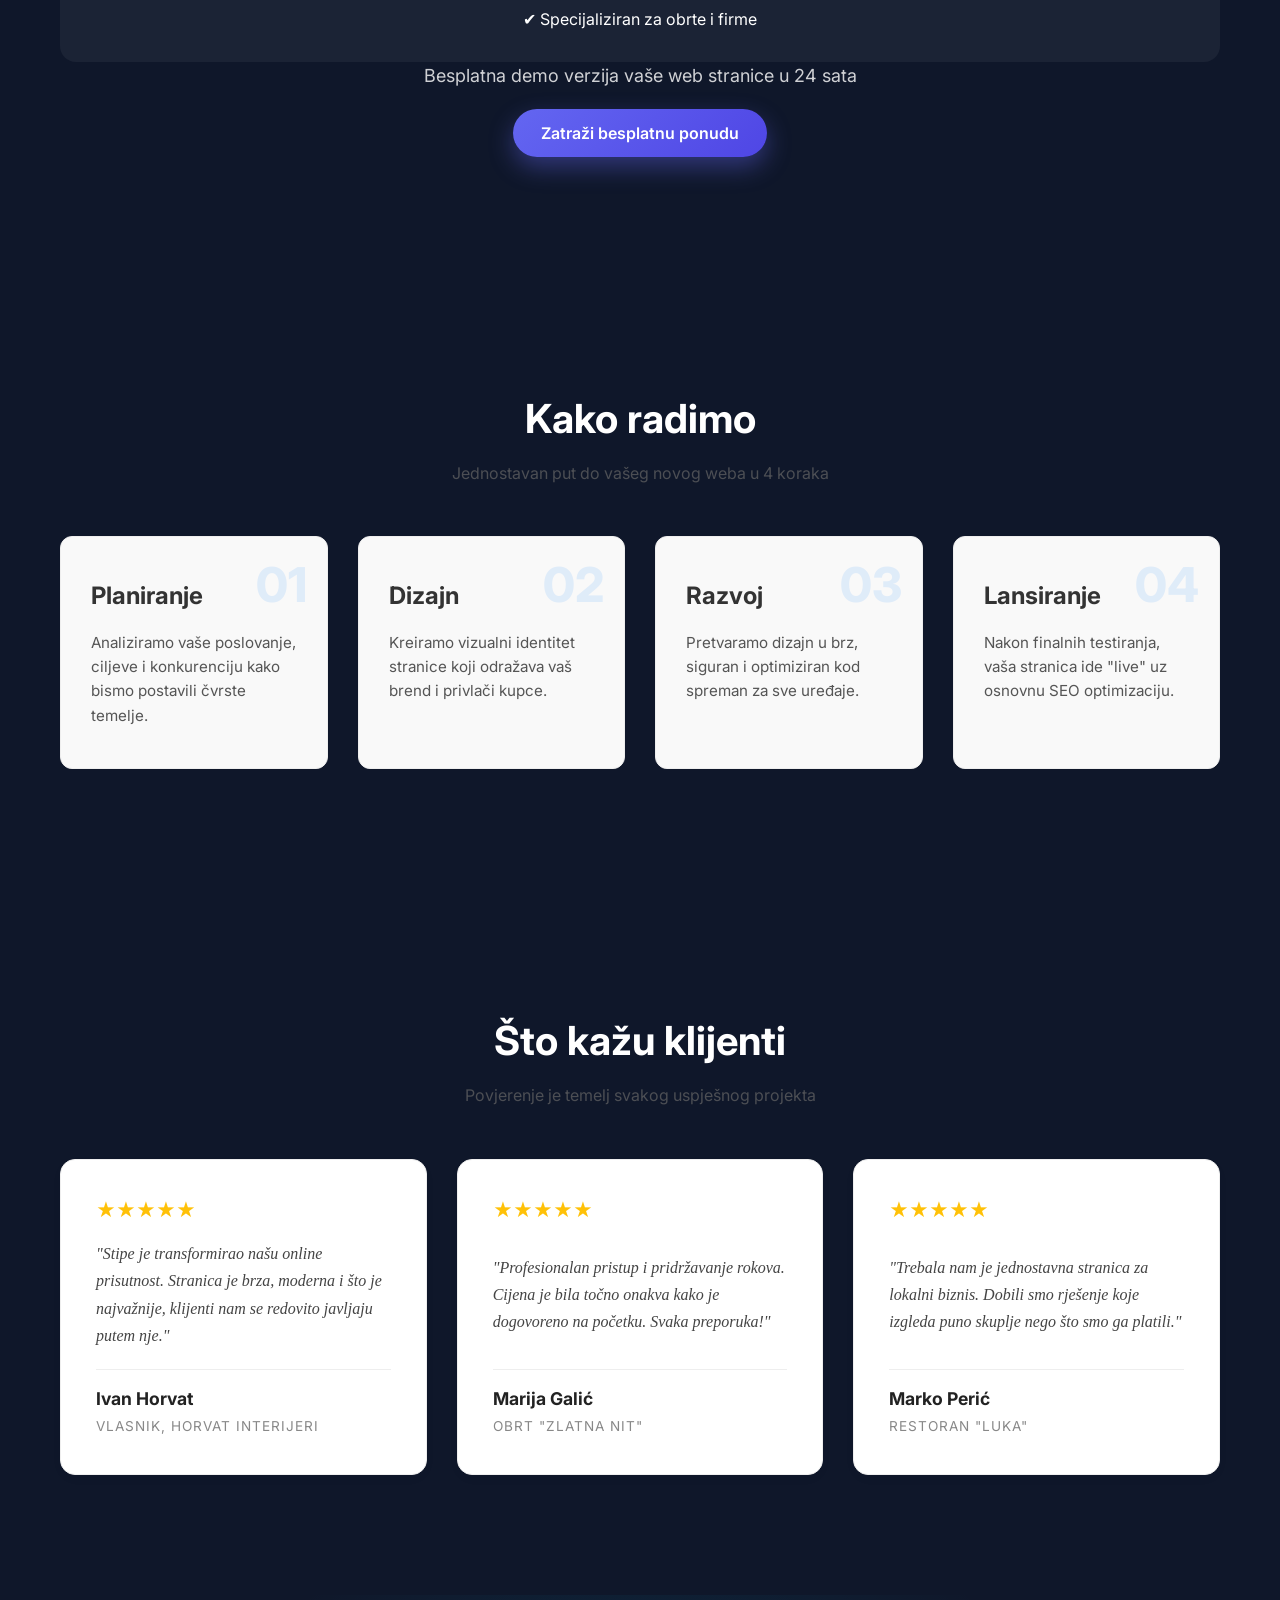
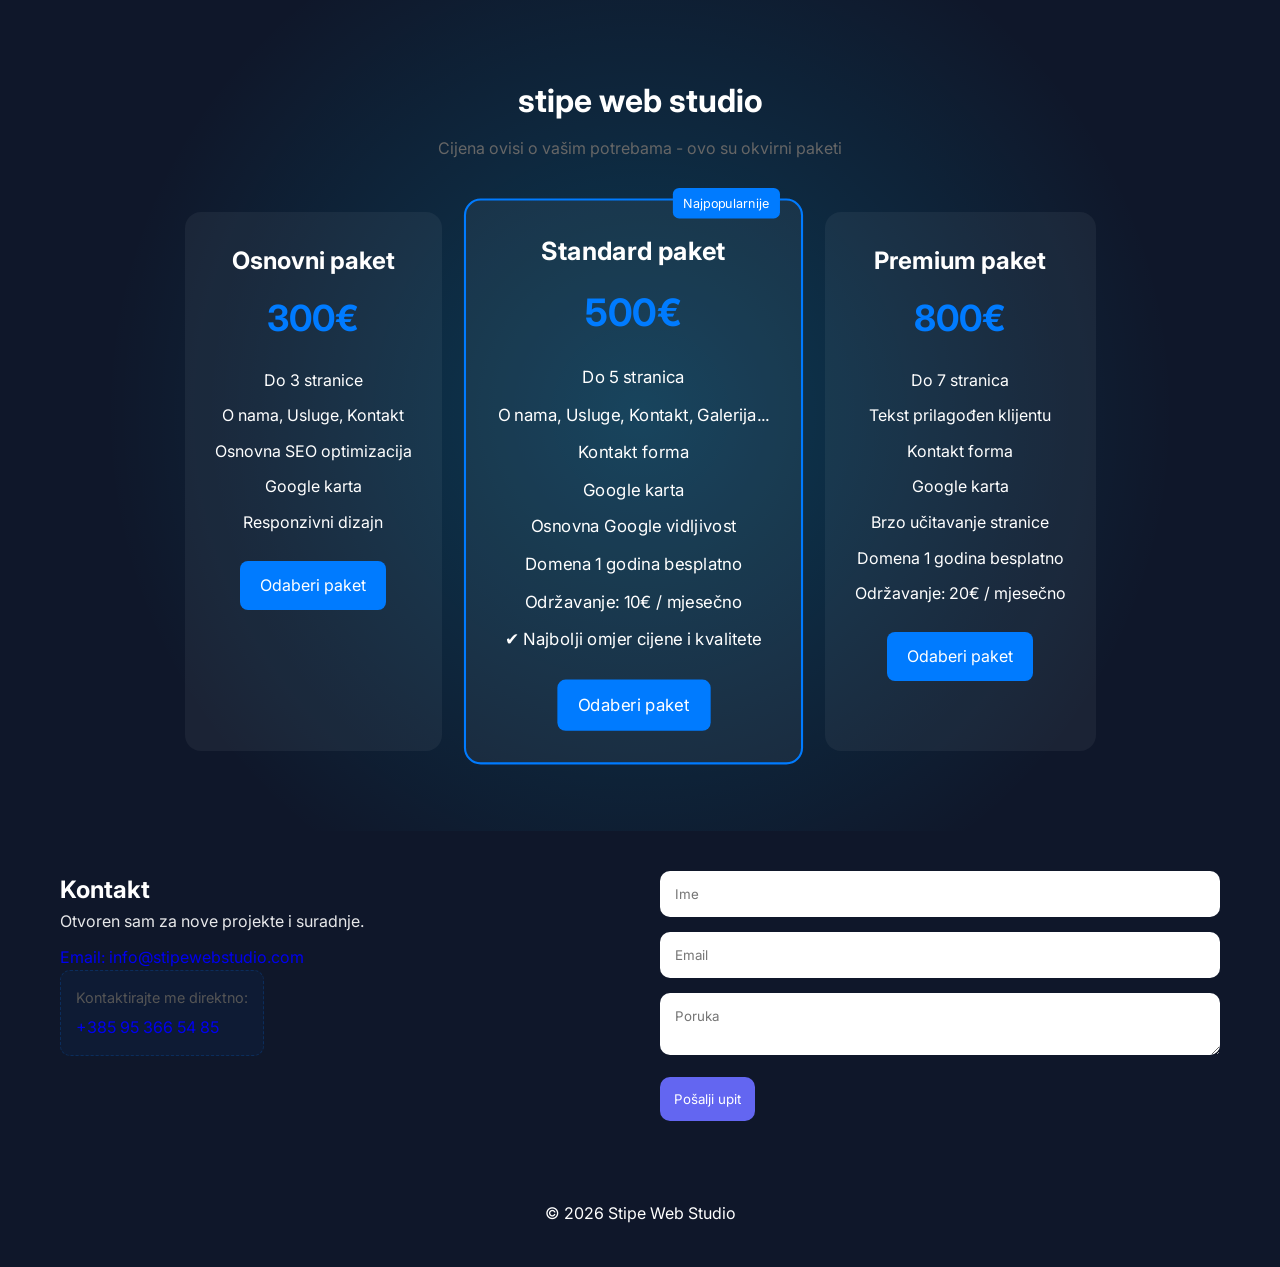
==== commit fb355f23: "promjena" ====
--- a/index.html
+++ b/index.html
@@ -76,7 +76,7 @@
 <a href="#about">O meni</a>
 <a href="#services">Usluge</a>
 <a href="#portfolio">Radovi</a>
-<a href="#contact">Kontakt</a>
+<a href="#contact">Contact</a>
 
 </nav>
 
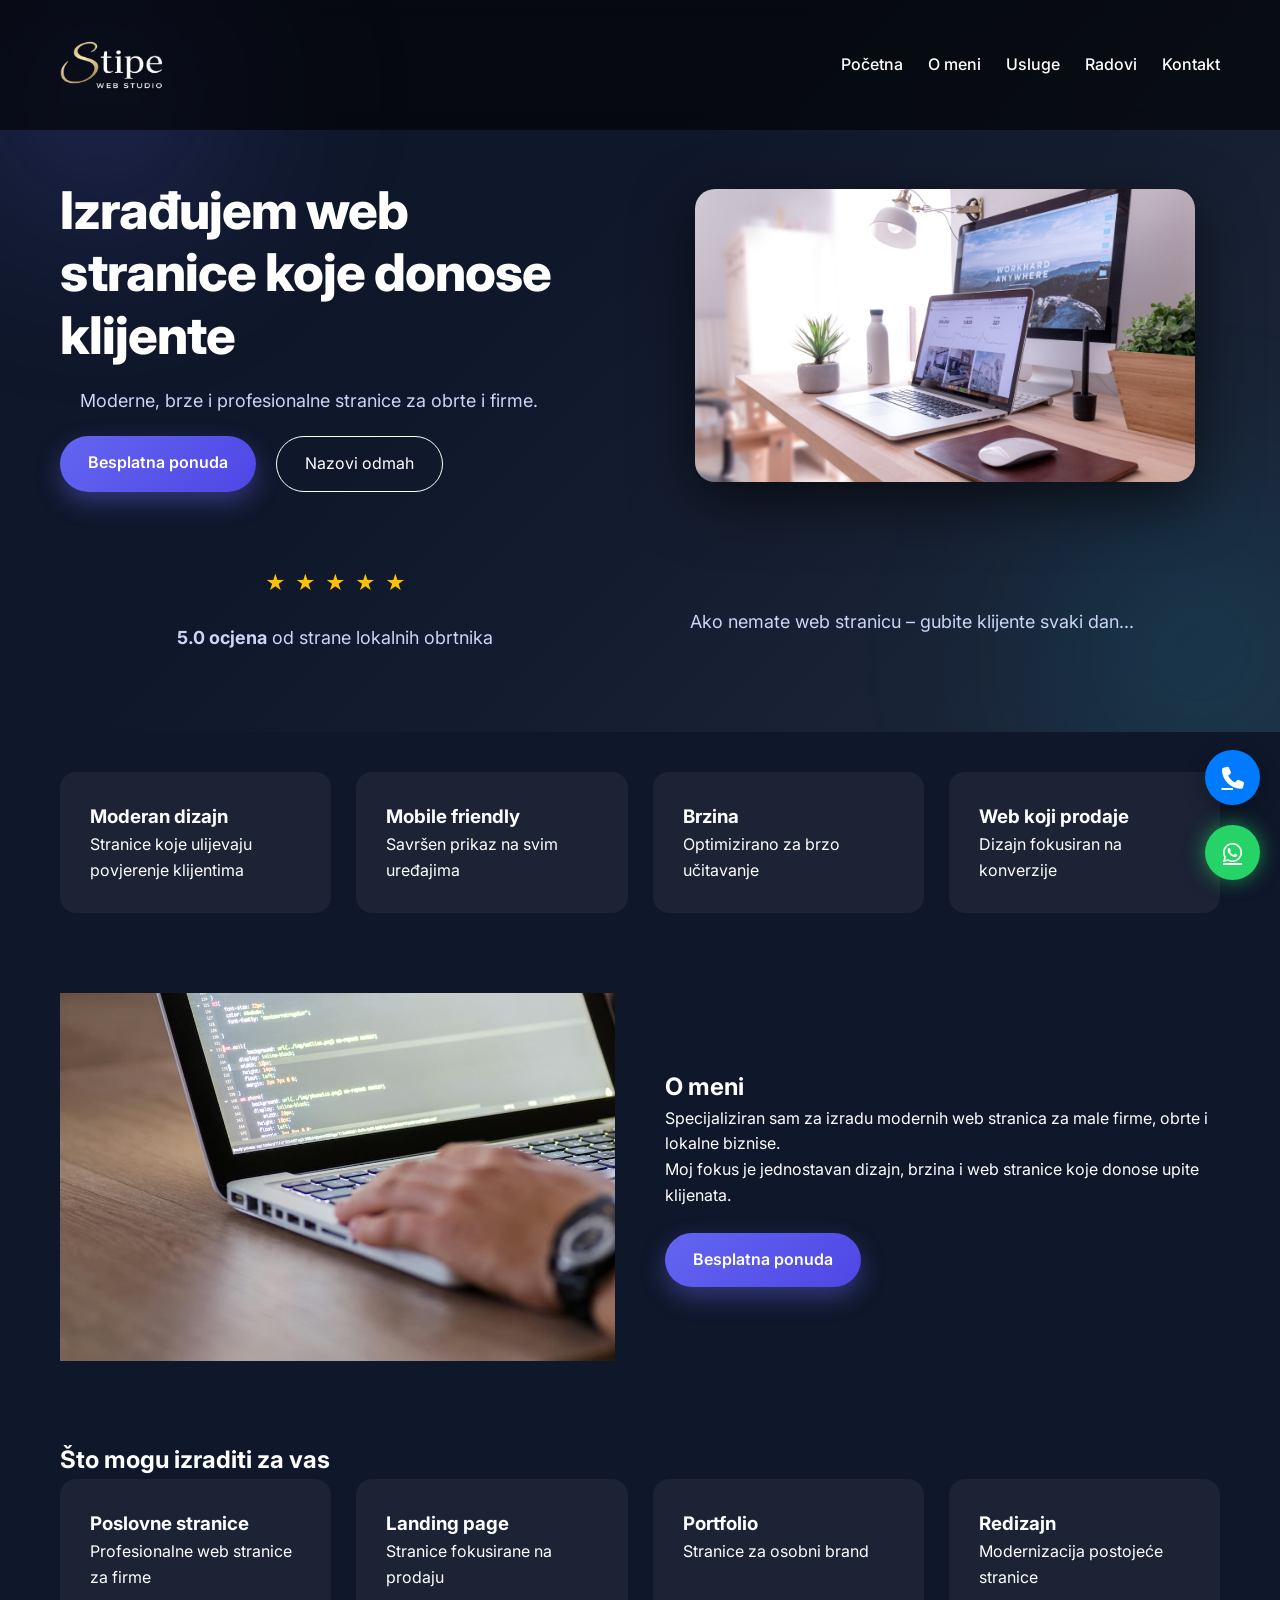
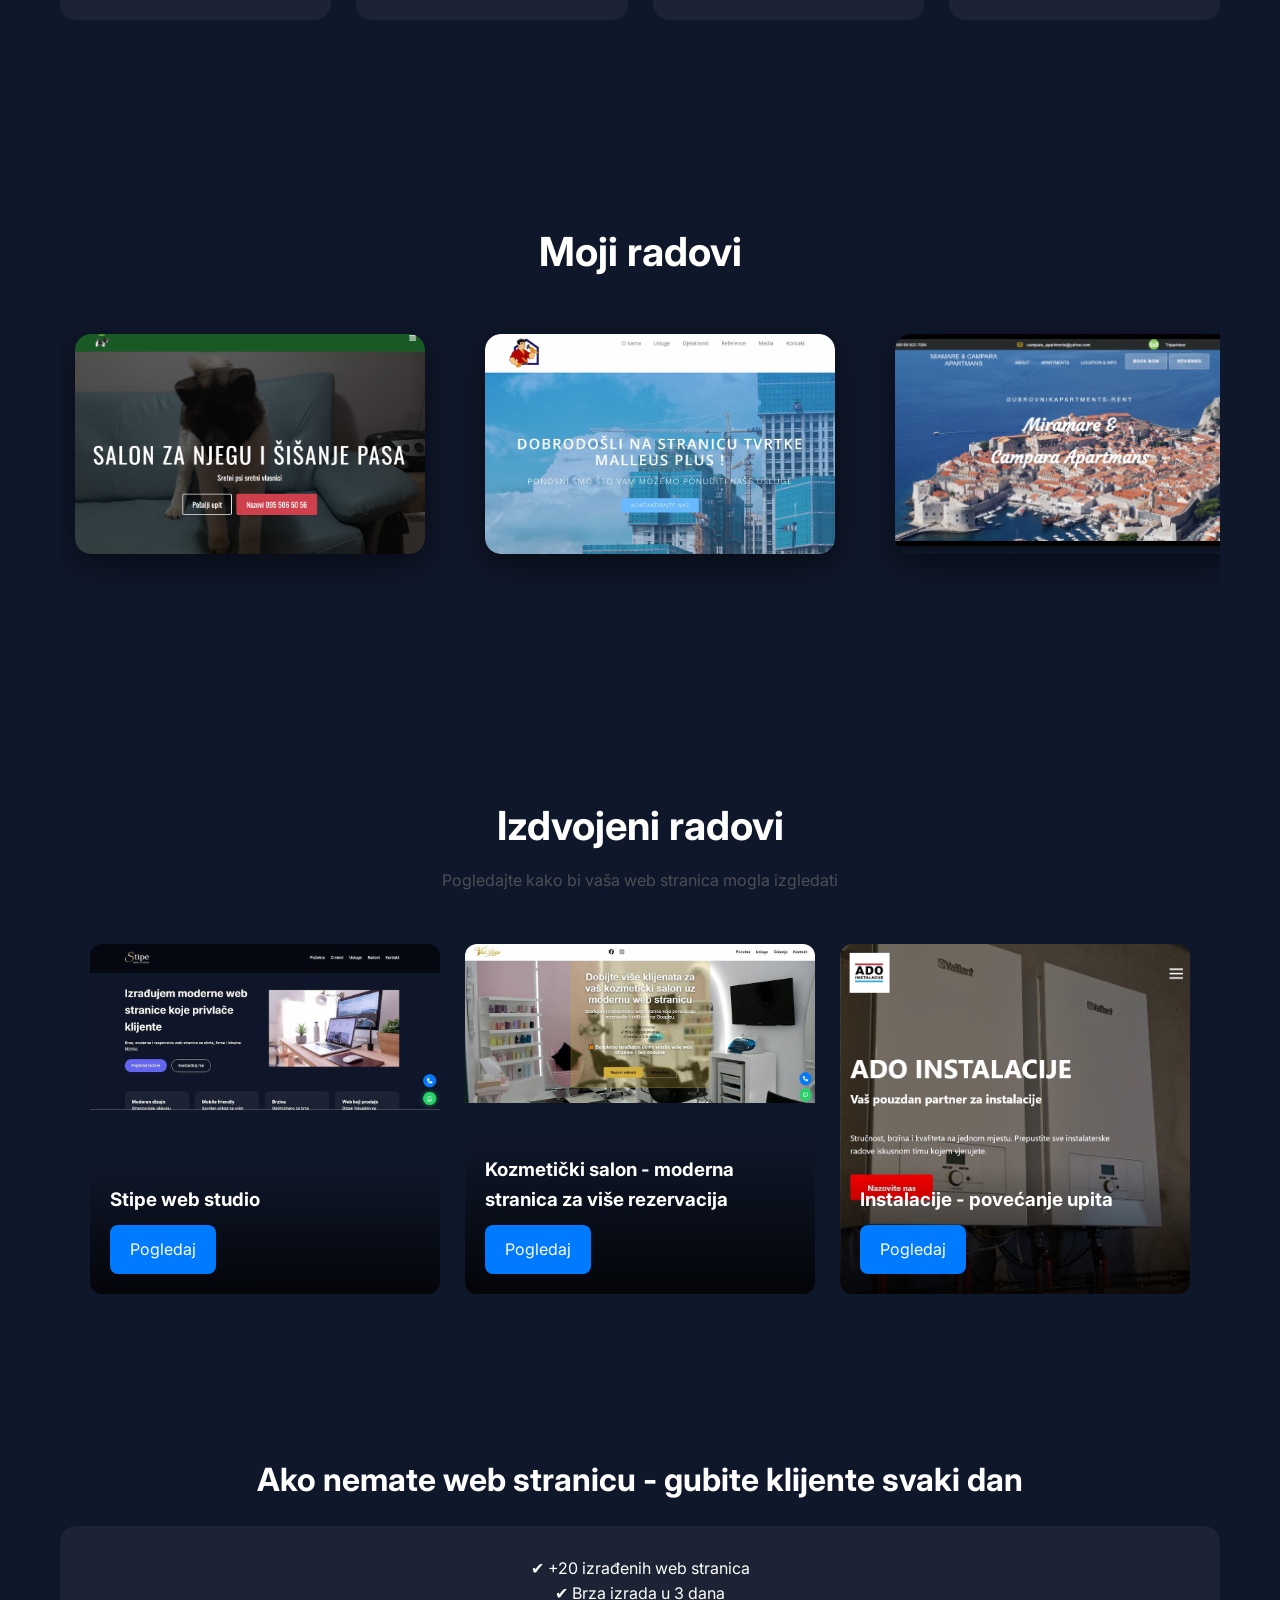
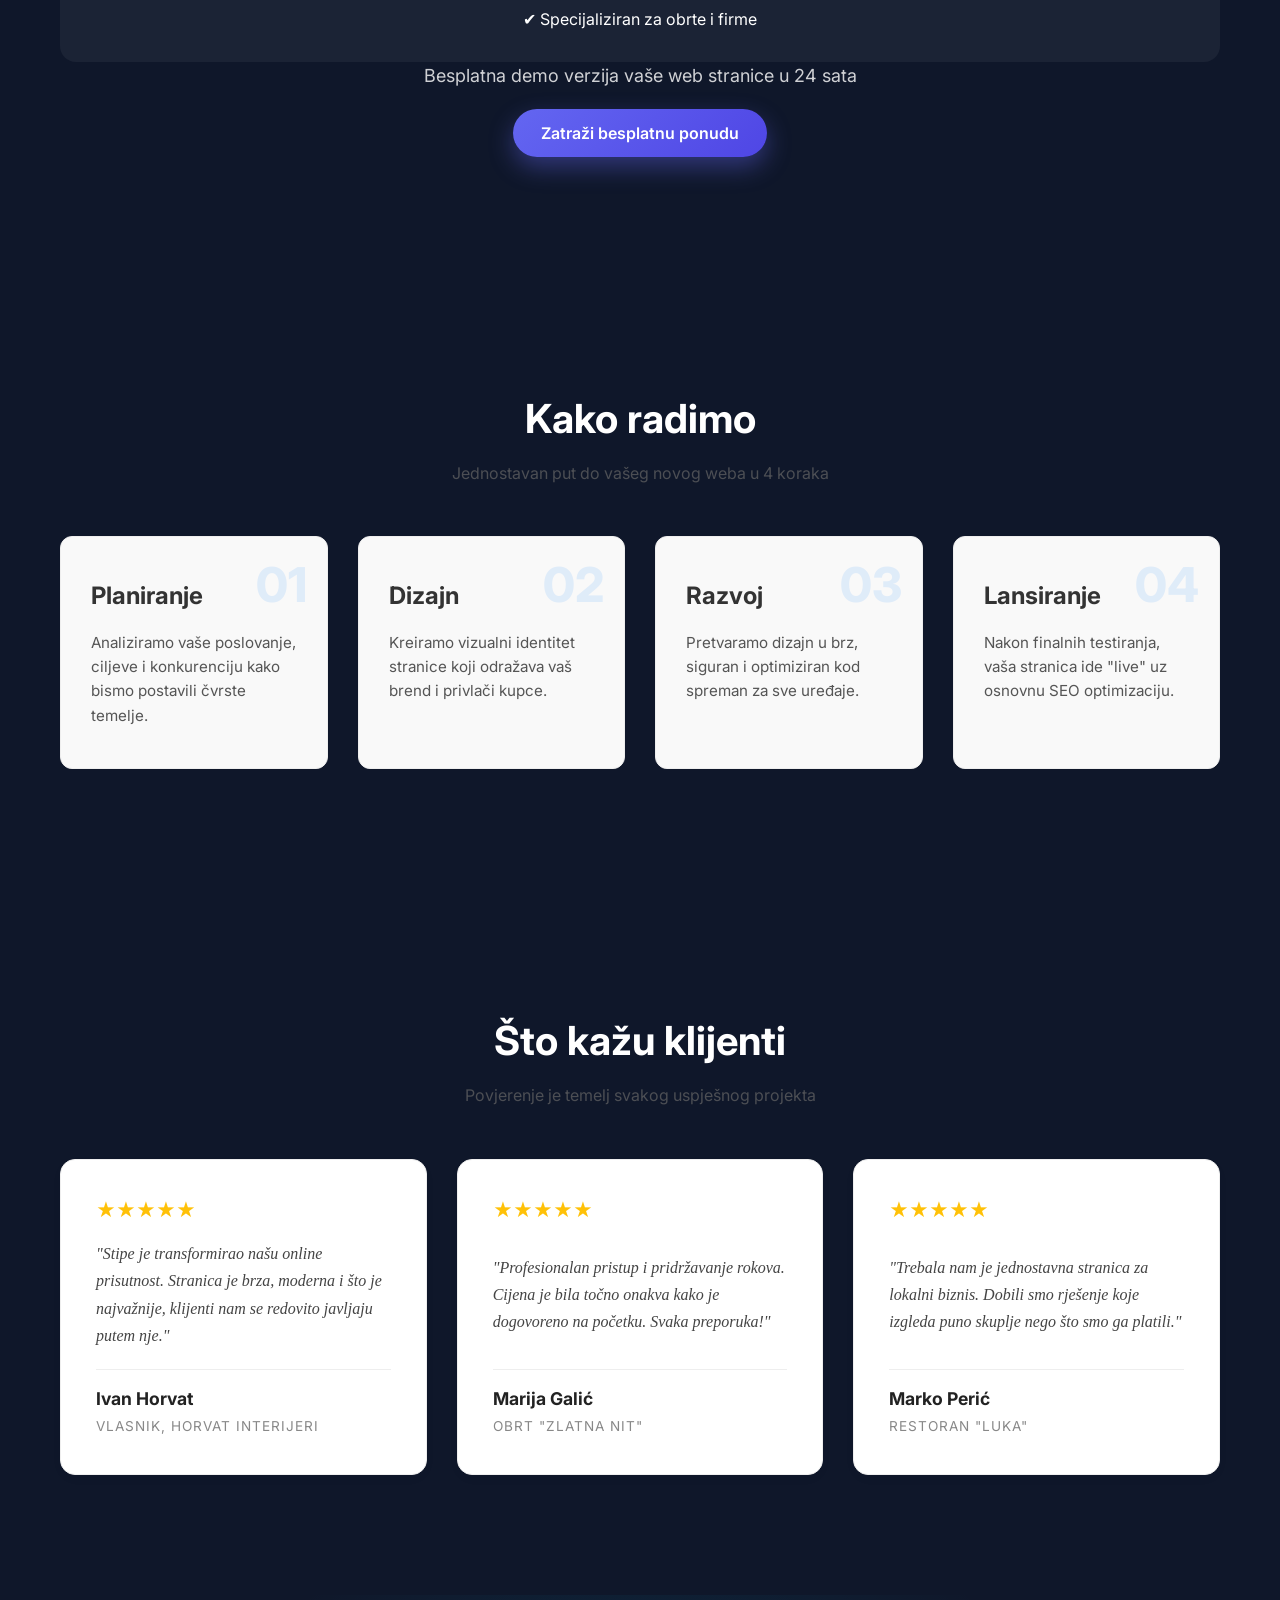
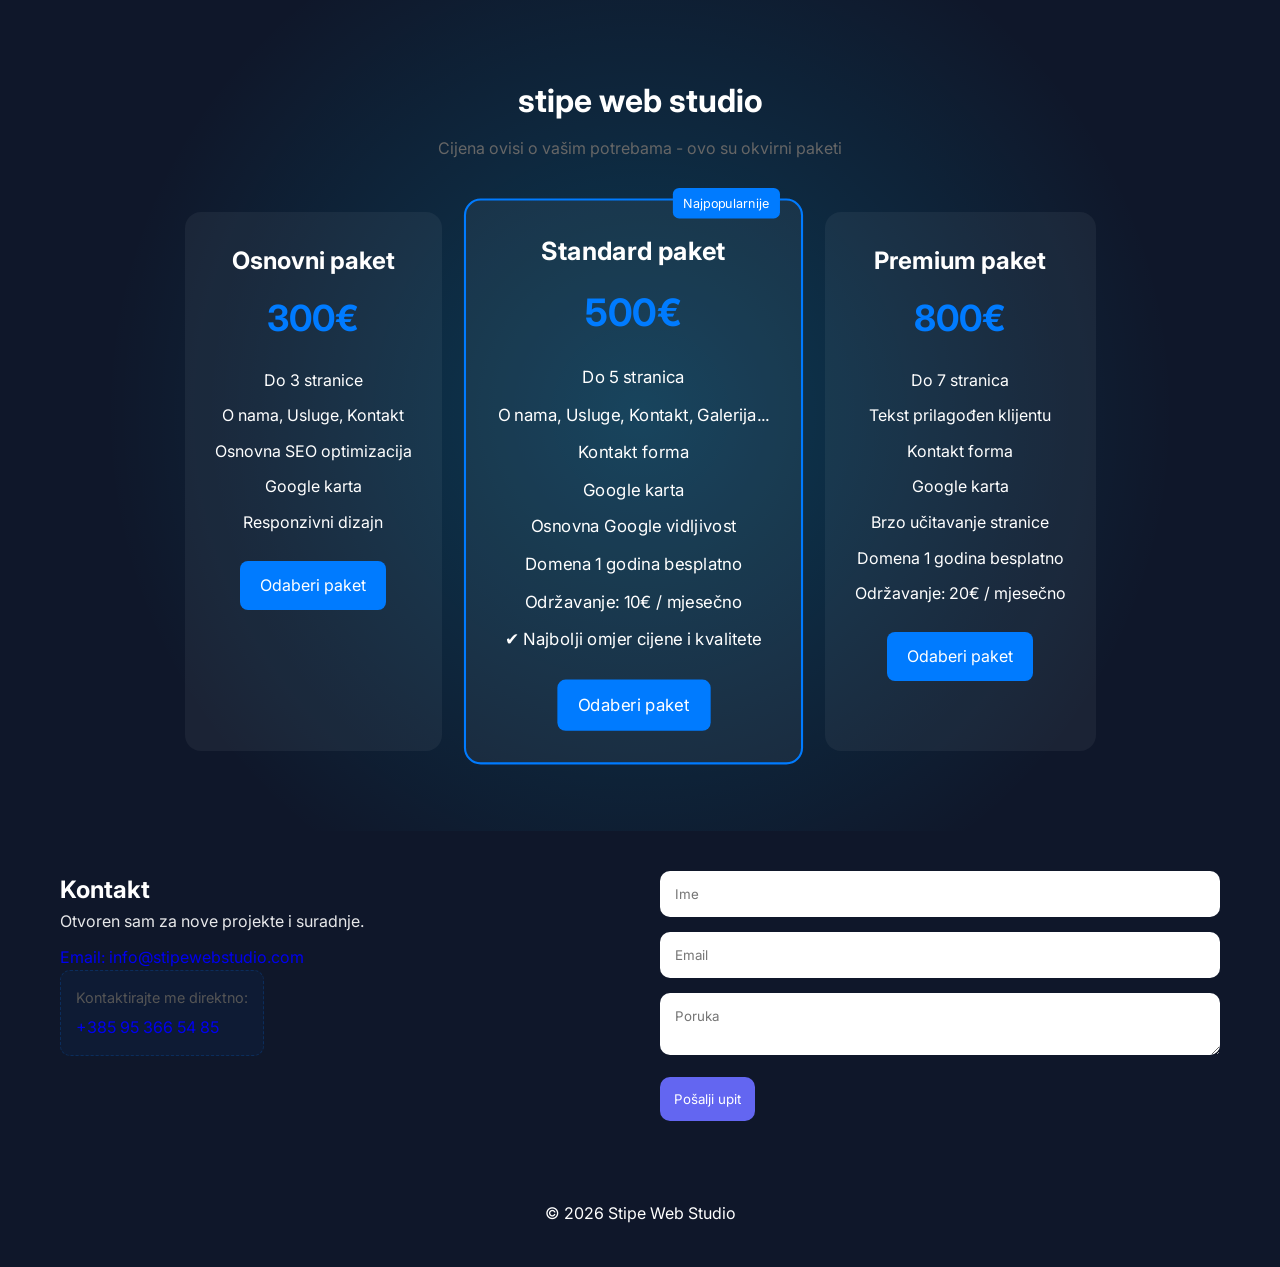
==== commit 6b2a9925: "promjena" ====
--- a/index.html
+++ b/index.html
@@ -76,7 +76,7 @@
 <a href="#about">O meni</a>
 <a href="#services">Usluge</a>
 <a href="#portfolio">Radovi</a>
-<a href="#contact">Contact</a>
+<a href="#contact">Kontakt</a>
 
 </nav>
 
